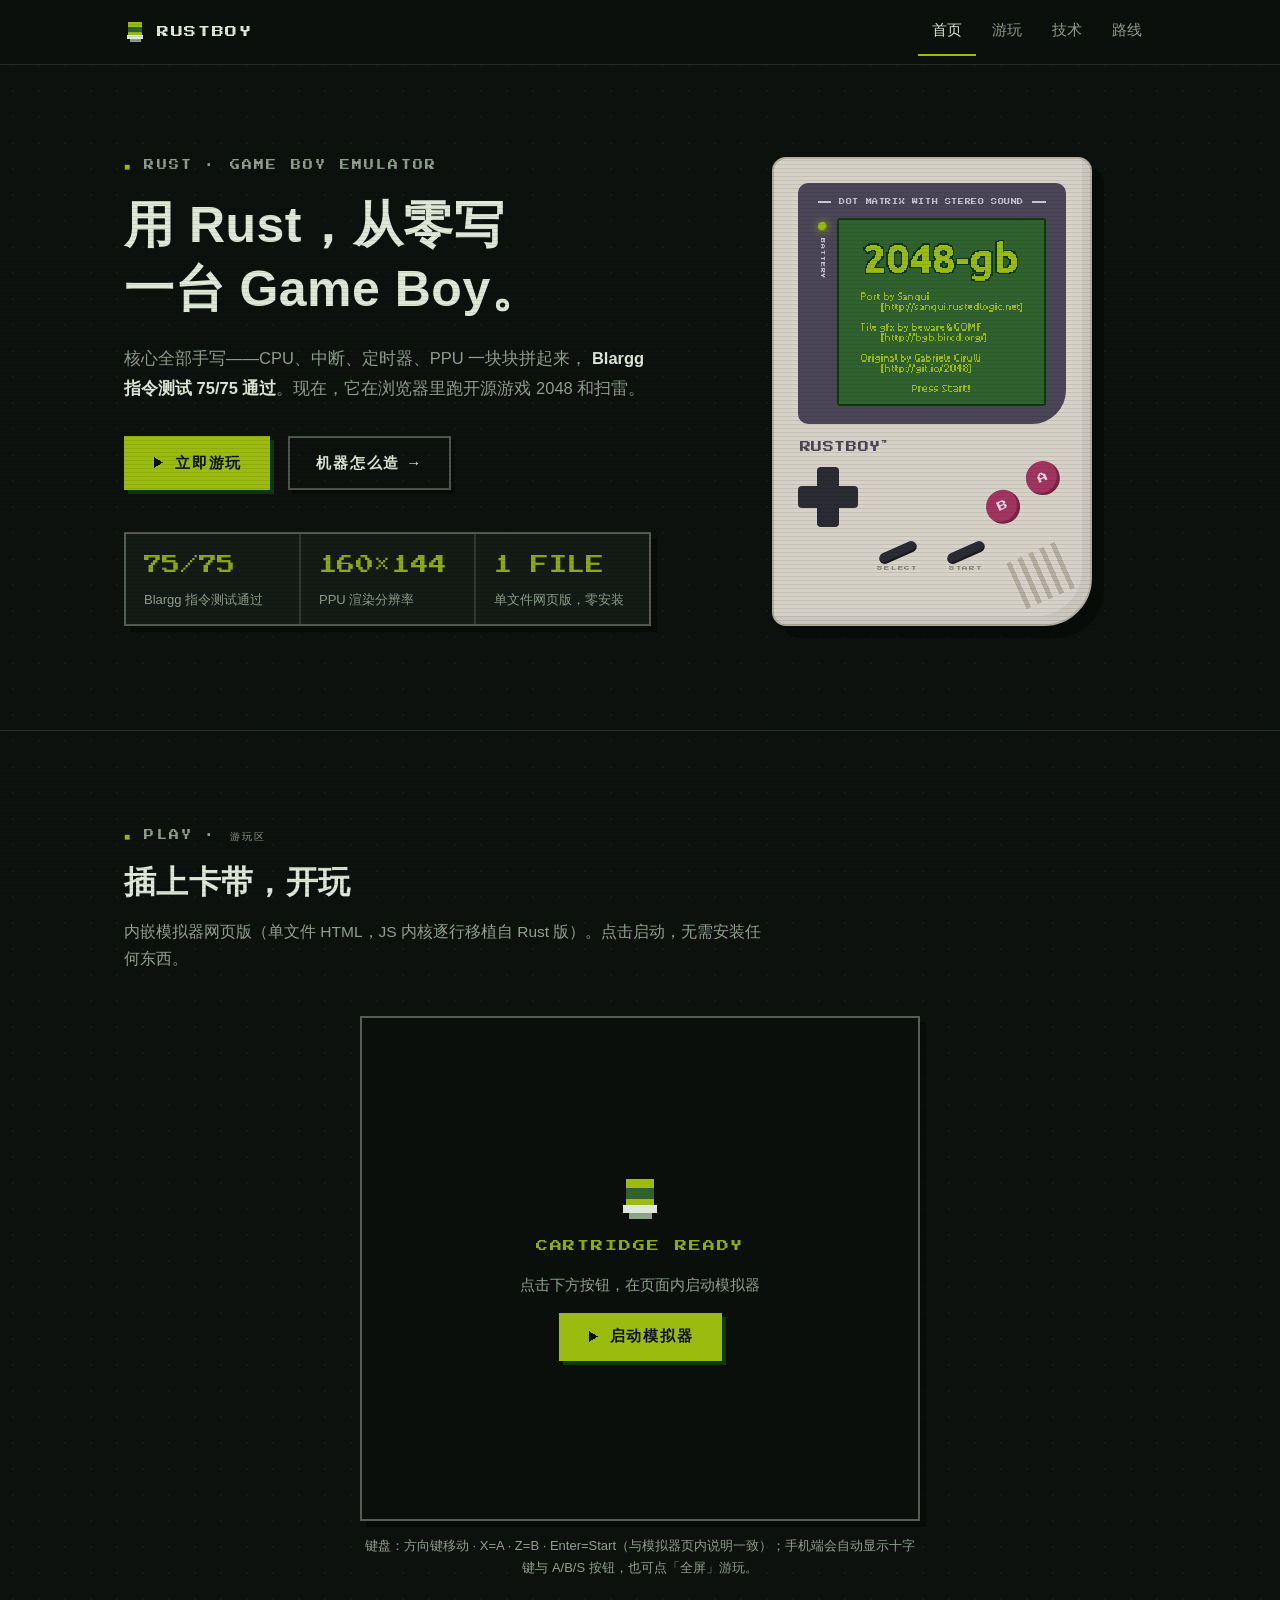
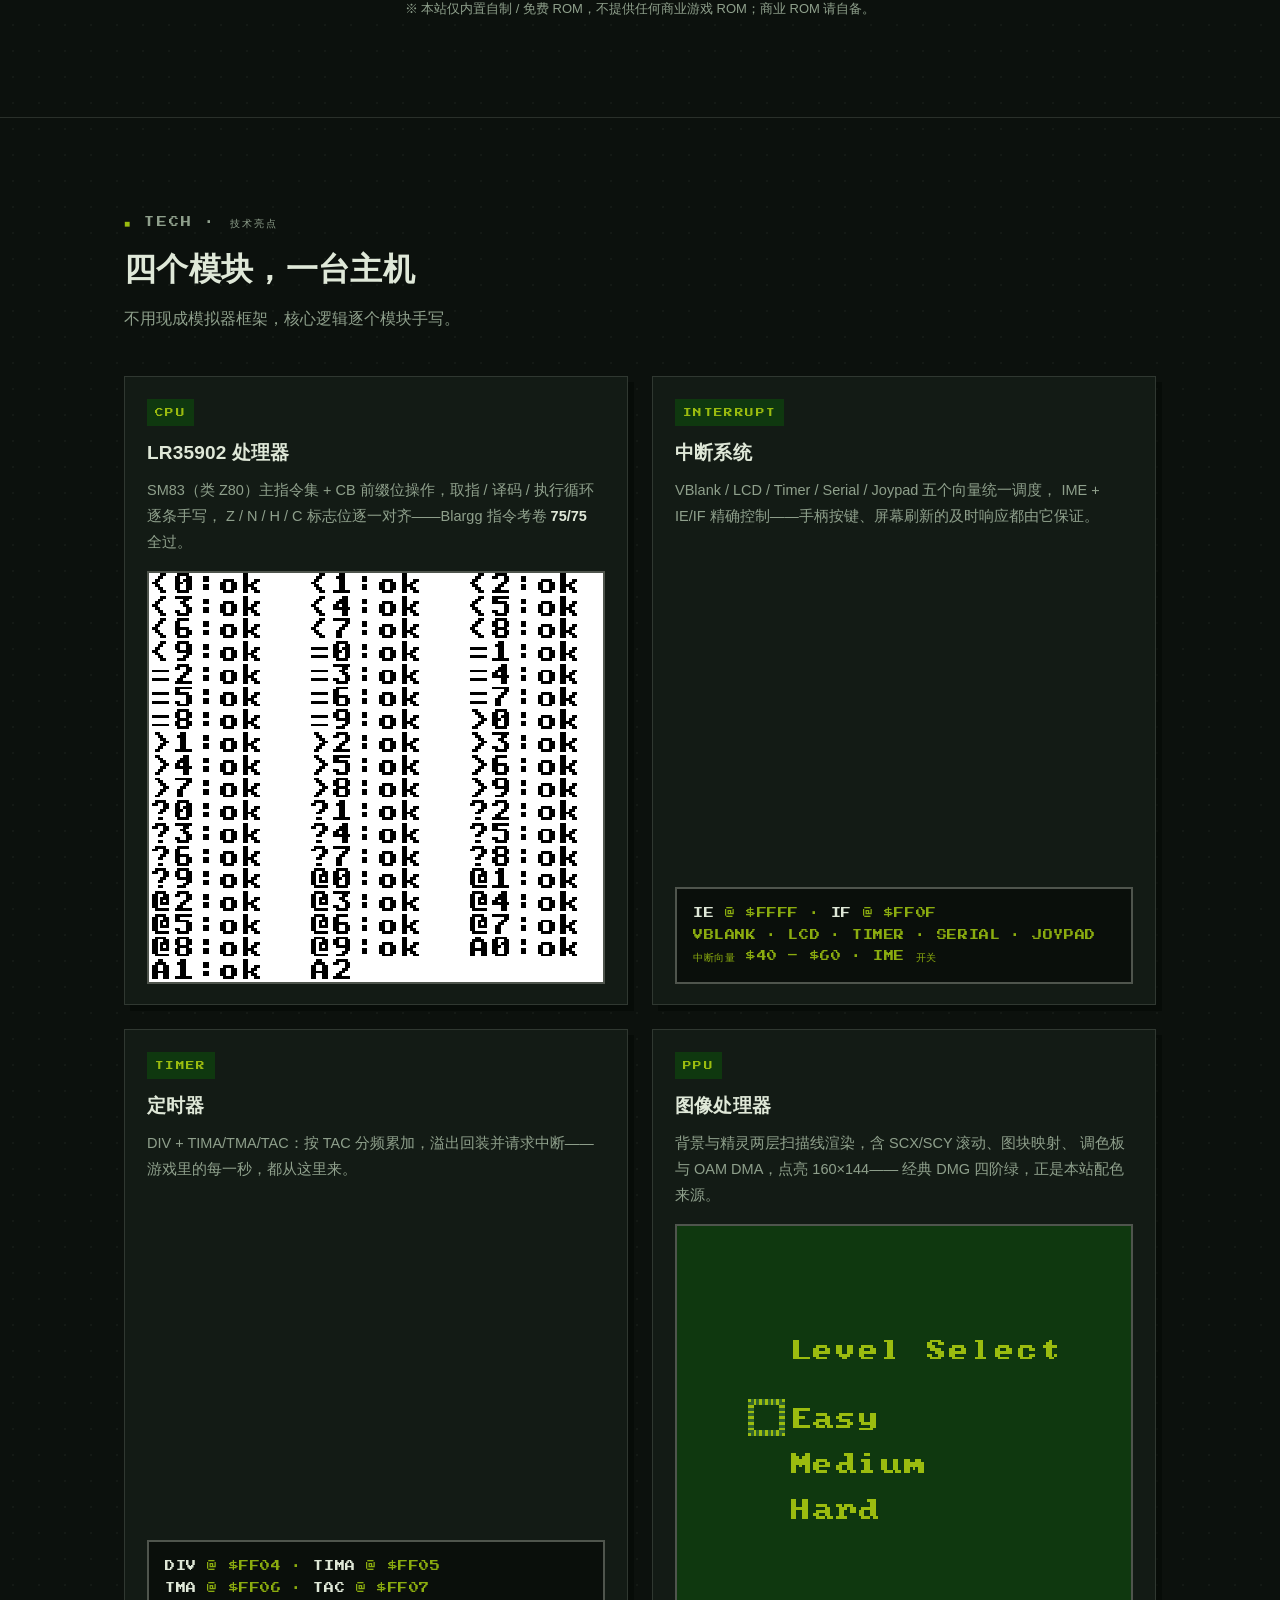
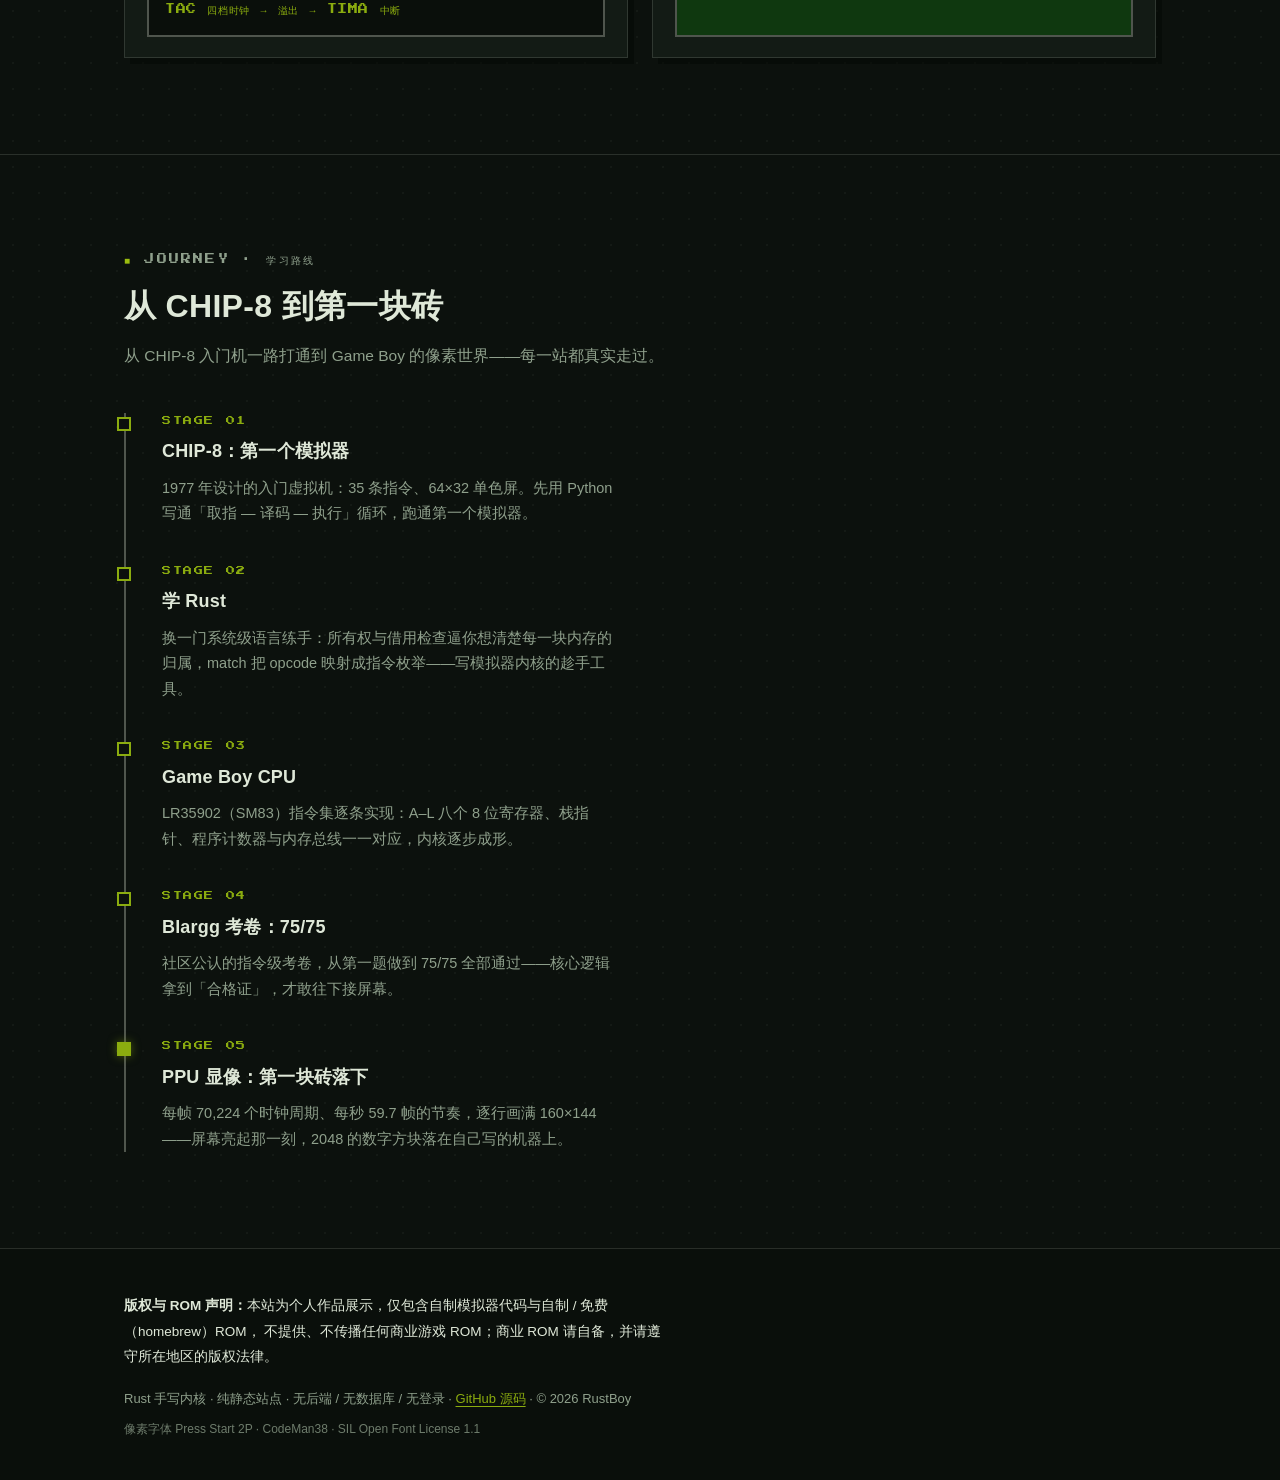
==== index.html @ f07ee849 "GameBoy模拟器：CPU全指令集+Blargg75/75+PPU显像+STAT中断，网页版可玩开源游戏2048与扫雷" ====
<!DOCTYPE html>
<html lang="zh-CN">
<head>
<meta charset="UTF-8">
<meta name="viewport" content="width=device-width, initial-scale=1.0">
<title>RustBoy · 用 Rust 从零写的 Game Boy 模拟器</title>
<meta name="description" content="用 Rust 从零实现的 Game Boy 模拟器：CPU、中断、定时器、PPU 全部手写，Blargg 指令测试 75/75 通过，打开网页就能玩 2048 和扫雷。">
<meta name="theme-color" content="#0c110d">
<meta name="color-scheme" content="dark">
<meta property="og:title" content="RustBoy · 用 Rust 从零写的 Game Boy 模拟器">
<meta property="og:description" content="CPU、中断、定时器、PPU 全部手写，Blargg 75/75 通过——浏览器里直接玩 2048 和扫雷。">
<meta property="og:type" content="website">
<link rel="icon" href="data:image/svg+xml,%3Csvg xmlns='http://www.w3.org/2000/svg' viewBox='0 0 16 16'%3E%3Crect x='3' y='1' width='10' height='9' fill='%239bbc0f'/%3E%3Crect x='3' y='4' width='10' height='4' fill='%23306230'/%3E%3Crect x='2' y='10' width='12' height='3' fill='%23dfe8d8'/%3E%3Crect x='4' y='13' width='8' height='2' fill='%238fa08c'/%3E%3C/svg%3E">
<script>document.documentElement.classList.add('js');</script>
<!--
  RustBoy · Game Boy 模拟器作品展示站（纯静态 · 无后端 · 无数据库 · 无登录）
  素材插槽：
    emulator/index.html      → 游玩区 iframe 加载的模拟器单文件网页版
    assets/img/screen2048.png     → 2048 运行截图（首页掌机屏幕）
    assets/img/screenminesweep.png → 扫雷运行截图（PPU 卡片）
    assets/img/exam.png      → Blargg 指令测试 75/75 截图（CPU 卡片）
  字体：Press Start 2P（CodeMan38，SIL Open Font License 1.1）以 data URI 内嵌，无外部请求。
  「RustBoy」为占位项目名，改站名请全局搜索替换 RustBoy / RUSTBOY。
-->
<style>
/* ============================================================
   1. 设计令牌 —— DMG 掌机色板 × 深色像素风
   ============================================================ */
:root{
  --bg:#0c110d;               /* 近黑带绿，非纯黑 */
  --bg-deep:#0a0f0b;
  --surface:#131b15;
  --surface-2:#18231b;
  --fg:#dfe8d8;               /* 米白偏绿，非纯白 */
  --muted:#8fa08c;
  --border:rgba(223,232,216,.14);
  --border-strong:rgba(223,232,216,.32);
  --accent:#9bbc0f;           /* DMG 最亮绿：只给关键动作 */
  --accent-press:#82a00c;
  --ink:#0c110d;
  --danger:#e0644f;
  --screen-0:#0f380f;         /* DMG 屏幕四阶绿 */
  --screen-1:#306230;
  --screen-2:#8bac0f;
  --screen-3:#9bbc0f;
  --font-pixel:'Press Start 2P',ui-monospace,Consolas,monospace;
  --font-body:-apple-system,BlinkMacSystemFont,'PingFang SC','Hiragino Sans GB','Microsoft YaHei','Segoe UI',sans-serif;
  --container:1080px;
  --header-h:64px;
  --shadow-hard:6px 6px 0 rgba(4,8,5,.55);
}

/* ============================================================
   2. 基础与重置
   ============================================================ */
@font-face{
  font-family:'Press Start 2P';
  src:url([data-uri]) format('woff2');
  font-weight:400;
  font-style:normal;
  font-display:swap;
}
*,*::before,*::after{box-sizing:border-box;}
html{scroll-behavior:smooth;scroll-padding-top:calc(var(--header-h) + 16px);}
body{
  margin:0;
  background:var(--bg);
  background-image:radial-gradient(rgba(223,232,216,.045) 1px,transparent 1px);
  background-size:26px 26px;
  color:var(--fg);
  font-family:var(--font-body);
  font-size:16px;
  line-height:1.75;
  -webkit-font-smoothing:antialiased;
}
/* CRT 扫描线：静态纹理，不参与动画 */
body::before{
  content:"";
  position:fixed;inset:0;z-index:2147483000;
  pointer-events:none;
  background:repeating-linear-gradient(to bottom,
    rgba(5,9,6,.20) 0 1px,transparent 1px 4px);
  opacity:.45;
}
img{max-width:100%;}
[hidden]{display:none !important;}
::selection{background:var(--screen-1);color:var(--fg);}
:focus-visible{outline:3px solid var(--accent);outline-offset:3px;}
h1,h2,h3{font-weight:700;letter-spacing:.01em;}
code{font-family:var(--font-pixel);letter-spacing:.04em;}

/* 跳转链接（无障碍） */
.skip-link{
  position:fixed;top:-60px;left:16px;z-index:2147483600;
  background:var(--accent);color:var(--ink);
  padding:10px 16px;font-size:14px;font-weight:700;text-decoration:none;
  transition:top .15s ease-out;
}
.skip-link:focus{top:12px;}

/* ============================================================
   3. 通用组件：容器 / 眉题 / 按钮 / 区块
   ============================================================ */
.container{width:100%;max-width:var(--container);margin:0 auto;padding:0 24px;}
.eyebrow{
  font-family:var(--font-pixel);
  font-size:10px;letter-spacing:.22em;
  color:var(--muted);margin:0 0 18px;
}
.eyebrow::before{content:"■ ";color:var(--accent);}
.section{padding:96px 0;border-top:1px solid var(--border);}
.section-head{max-width:640px;margin-bottom:44px;}
.section-head h2{font-size:clamp(24px,3.4vw,32px);margin:0 0 14px;line-height:1.3;}
.section-sub{color:var(--muted);margin:0;font-size:15.5px;}

/* 像素按钮：硬边框 + 硬投影，按下时“物理下沉” */
.btn{
  display:inline-flex;align-items:center;justify-content:center;gap:10px;
  font-family:var(--font-body);font-weight:700;font-size:15px;letter-spacing:.12em;
  text-decoration:none;cursor:pointer;
  border:2px solid transparent;min-height:48px;padding:12px 26px;
  transition:transform .08s ease-out,box-shadow .08s ease-out,background-color .08s ease-out;
}
.btn-primary{
  background:var(--accent);color:var(--ink);
  box-shadow:4px 4px 0 var(--screen-0);
}
.btn-primary:hover{background:#a8cc1c;}
.btn-primary:active{transform:translate(3px,3px);box-shadow:1px 1px 0 var(--screen-0);}
.btn-ghost{
  background:transparent;color:var(--fg);
  border-color:var(--border-strong);box-shadow:4px 4px 0 rgba(4,8,5,.5);
}
.btn-ghost:hover{background:var(--surface-2);}
.btn-ghost:active{transform:translate(3px,3px);box-shadow:1px 1px 0 rgba(4,8,5,.5);}
.btn[disabled]{opacity:.55;cursor:wait;transform:none !important;box-shadow:4px 4px 0 var(--screen-0) !important;}
.btn svg{flex:none;}

/* 小号工具按钮（游玩区工具条） */
.btn-mini{
  font-family:var(--font-body);font-weight:700;font-size:12.5px;letter-spacing:.1em;
  background:transparent;color:var(--muted);
  border:1px solid var(--border-strong);padding:8px 14px;min-height:36px;cursor:pointer;
}
.btn-mini:hover{color:var(--fg);background:var(--surface-2);}

/* 滚动显现：一次性，尊重系统减动效 */
.js .reveal{opacity:0;transform:translateY(16px);transition:opacity .35s ease-out,transform .35s ease-out;}
.js .reveal.in{opacity:1;transform:none;}

/* ============================================================
   4. 顶部导航
   ============================================================ */
.site-header{
  position:sticky;top:0;z-index:100;
  background:rgba(12,17,13,.9);
  backdrop-filter:blur(10px);-webkit-backdrop-filter:blur(10px);
  border-bottom:1px solid var(--border);
}
.nav{display:flex;align-items:center;justify-content:space-between;height:var(--header-h);}
.brand{
  display:inline-flex;align-items:center;gap:11px;text-decoration:none;
  font-family:var(--font-pixel);font-size:12px;letter-spacing:.14em;color:var(--fg);
}
.brand svg{display:block;}
.nav-links{display:flex;gap:2px;list-style:none;margin:0;padding:0;}
.nav-links a{
  display:inline-flex;align-items:center;
  padding:10px 14px;color:var(--muted);font-size:14.5px;text-decoration:none;
  border-bottom:2px solid transparent;
}
.nav-links a:hover{color:var(--fg);}
.nav-links a[aria-current]{color:var(--fg);border-bottom-color:var(--accent);}

/* ============================================================
   5. 首页 Hero
   ============================================================ */
.hero{padding:92px 0 104px;}
.hero-grid{display:grid;grid-template-columns:1.08fr .92fr;gap:56px;align-items:center;}
.hero-copy{min-width:0;}
.hero h1{font-size:clamp(30px,4.6vw,50px);line-height:1.28;margin:0 0 22px;}
.hero-sub{color:var(--muted);font-size:16.5px;line-height:1.85;max-width:36em;margin:0 0 6px;}
.hero-sub b{color:var(--fg);font-weight:700;}
.hero-cta{display:flex;flex-wrap:wrap;gap:18px;margin-top:32px;}
/* 成绩条：全部为真实数据 */
.hero-stats{
  display:flex;margin:42px 0 0;padding:0;
  border:2px solid var(--border-strong);background:var(--surface);
  box-shadow:var(--shadow-hard);
}
.hero-stats>div{flex:1;padding:16px 18px 14px;min-width:0;}
.hero-stats>div+div{border-left:2px solid var(--border);}
.hero-stats dt{
  font-family:var(--font-pixel);font-size:clamp(13px,1.8vw,18px);
  color:var(--screen-2);margin:0 0 9px;letter-spacing:.02em;white-space:nowrap;
}
.hero-stats dd{margin:0;font-size:13px;color:var(--muted);line-height:1.5;}

/* ============================================================
   6. 首页视觉：CSS 手绘 DMG 掌机（签名元素）
   ============================================================ */
.dmg{--shell:#d6d2c8;--shell-dark:#b3ae9f;--bezel:#4a4658;--bezel-line:#c9c5d6;
     --btn-dark:#2b2b33;--btn-ab:#a2355f;
     margin:0;display:flex;justify-content:center;}
.dmg-shell{
  width:min(320px,74vw);position:relative;
  background:var(--shell);
  border:2px solid var(--shell-dark);
  border-radius:14px 14px 48px 14px;      /* DMG 标志性的右下大圆角 */
  padding:24px 24px 50px;
  box-shadow:12px 12px 0 rgba(4,8,5,.5),inset -8px -8px 0 rgba(0,0,0,.05);
}
.dmg-bezel{
  background:var(--bezel);
  border-radius:10px 10px 34px 10px;
  padding:14px 20px 18px;
}
.dmg-bezel-top{display:flex;align-items:center;gap:8px;margin-bottom:10px;overflow:hidden;}
.dmg-bezel-top::before,.dmg-bezel-top::after{
  content:"";height:2px;background:var(--bezel-line);flex:1;min-width:6px;
}
.dmg-bezel-top span{
  font-family:var(--font-pixel);font-size:6px;letter-spacing:.1em;
  color:var(--bezel-line);white-space:nowrap;
}
.dmg-screenrow{display:flex;gap:10px;align-items:stretch;}
.dmg-battery{display:flex;flex-direction:column;align-items:center;gap:7px;padding-top:4px;}
.dmg-led{
  width:9px;height:9px;border-radius:50%;flex:none;
  background:var(--accent);
  box-shadow:0 0 8px rgba(155,188,15,.85),inset -1px -1px 0 rgba(0,0,0,.3);
}
.dmg-battery b{
  font-family:var(--font-pixel);font-weight:400;font-size:5px;letter-spacing:.18em;
  color:var(--bezel-line);writing-mode:vertical-rl;
}
.dmg-screen{
  flex:1;aspect-ratio:10/9;position:relative;overflow:hidden;
  background:#7da30d;border:2px solid var(--screen-0);border-radius:3px;
}
.dmg-screen img{
  position:absolute;inset:0;width:100%;height:100%;
  object-fit:cover;image-rendering:pixelated;
}
.dmg-hint{display:none;}
.dmg-screen.no-img img{display:none;}
.dmg-screen.no-img .dmg-hint{
  display:flex;flex-direction:column;align-items:center;justify-content:center;gap:10px;
  position:absolute;inset:0;text-align:center;
  font-family:var(--font-pixel);font-size:8px;line-height:2;letter-spacing:.12em;
  color:var(--screen-0);padding:8px;
}
.blink{animation:blink 1.1s steps(1) infinite;}
@keyframes blink{50%{opacity:0;}}
.dmg-logo{
  margin:14px 2px 10px;font-family:var(--font-pixel);
  font-size:11px;letter-spacing:.06em;color:var(--bezel);
}
.dmg-logo small{font-size:6px;vertical-align:top;}
.dmg-controls{display:flex;justify-content:space-between;align-items:center;margin-top:2px;}
.dmg-dpad{width:60px;height:60px;position:relative;flex:none;}
.dmg-dpad::before{
  content:"";position:absolute;left:0;top:19px;width:60px;height:22px;
  background:var(--btn-dark);border-radius:4px;
}
.dmg-dpad::after{
  content:"";position:absolute;left:19px;top:0;width:22px;height:60px;
  background:var(--btn-dark);border-radius:4px;
}
.dmg-dpad i{
  position:absolute;left:23px;top:23px;width:14px;height:14px;border-radius:50%;
  background:radial-gradient(circle at 40% 35%,#3d3d47,#1e1e25);
}
.dmg-ab{display:flex;gap:14px;align-items:center;transform:rotate(-24deg);}
.dmg-ab span{
  width:34px;height:34px;border-radius:50%;
  background:var(--btn-ab);color:#f2d9e4;
  font-family:var(--font-pixel);font-size:10px;
  display:flex;align-items:center;justify-content:center;
  box-shadow:inset -2px -3px 0 rgba(0,0,0,.28);
}
.dmg-ab .a{transform:translateY(-10px);}
.dmg-ss{display:flex;gap:28px;justify-content:center;margin-top:20px;}
.dmg-ss div{display:flex;flex-direction:column;align-items:center;gap:6px;}
.dmg-ss i{
  width:40px;height:11px;border-radius:6px;background:var(--btn-dark);
  box-shadow:inset 0 -2px 0 rgba(0,0,0,.4);transform:rotate(-24deg);
}
.dmg-ss b{
  font-family:var(--font-pixel);font-weight:400;font-size:5.5px;
  letter-spacing:.14em;color:#8b867c;
}
.dmg-speaker{
  position:absolute;right:20px;bottom:24px;width:56px;height:50px;
  transform:rotate(-24deg);
  background:repeating-linear-gradient(90deg,var(--shell-dark) 0 5px,transparent 5px 12px);
}

/* ============================================================
   7. 游玩区：点击启动 + 加载 / 错误 / 就绪三态
   ============================================================ */
.play-legal{
  max-width:560px;margin:18px auto 0;text-align:center;
  font-size:13px;color:var(--muted);
}
.screen-frame{
  max-width:560px;margin:0 auto;
  background:var(--surface);
  border:2px solid var(--border-strong);
  box-shadow:var(--shadow-hard);
}
.screen-stage{position:relative;aspect-ratio:10/9;background:var(--bg-deep);overflow:hidden;}
.screen-stage iframe{
  position:absolute;inset:0;width:100%;height:100%;border:0;background:#000;
}
.play-cover,.play-loading,.play-error{
  position:absolute;inset:0;display:flex;flex-direction:column;
  align-items:center;justify-content:center;gap:14px;
  text-align:center;padding:24px;
}
.play-cover p{margin:0;color:var(--muted);font-size:14.5px;}
.play-cover .cover-title{
  font-family:var(--font-pixel);font-size:12px;letter-spacing:.16em;
  color:var(--screen-2);margin:0 0 2px;
}
.play-loading .load-title{
  font-family:var(--font-pixel);font-size:12px;letter-spacing:.16em;
  color:var(--screen-2);margin:0;
}
.load-blocks{display:flex;gap:6px;}
.load-blocks i{
  width:13px;height:13px;background:var(--screen-2);
  animation:blockpulse .9s ease-in-out infinite;
}
.load-blocks i:nth-child(2){animation-delay:.15s;}
.load-blocks i:nth-child(3){animation-delay:.3s;}
.load-blocks i:nth-child(4){animation-delay:.45s;}
@keyframes blockpulse{0%,70%{opacity:.15;}80%,100%{opacity:1;}}
.load-slow{font-size:12.5px;color:var(--muted);margin:0;max-width:34ch;}
.play-error .err-title{
  font-family:var(--font-pixel);font-size:11px;letter-spacing:.14em;
  color:var(--danger);margin:0;
}
.play-error p{margin:0;color:var(--muted);font-size:14px;max-width:38ch;}
.play-error code{font-size:10px;color:var(--screen-2);}
.screen-toolbar{
  display:flex;gap:10px;justify-content:flex-end;
  padding:10px 12px;border-top:1px solid var(--border);
}
.play-note{max-width:560px;margin:14px auto 0;font-size:13px;color:var(--muted);text-align:center;}
.noscript-note{color:var(--danger);text-align:center;font-size:14px;margin:14px 0 0;}

/* ============================================================
   8. 技术亮点：四模块卡片
   ============================================================ */
.tech-grid{display:grid;grid-template-columns:repeat(2,1fr);gap:24px;}
.tech-card{
  background:var(--surface);border:1px solid var(--border);
  box-shadow:var(--shadow-hard);padding:22px 22px 20px;
  display:flex;flex-direction:column;min-width:0;
}
.tech-card .tag{
  align-self:flex-start;
  font-family:var(--font-pixel);font-size:8.5px;letter-spacing:.16em;
  background:var(--screen-0);color:var(--screen-3);
  padding:6px 8px;margin:0 0 14px;
}
.tech-card h3{font-size:19px;margin:0 0 10px;line-height:1.4;}
.tech-card p{margin:0;color:var(--muted);font-size:14.5px;line-height:1.8;}
.tech-card .card-bottom{margin-top:auto;padding-top:16px;min-width:0;}
/* 截图插槽：有图显示图，无图显示带文件名的占位框 */
.shot{margin:0;border:2px solid var(--border-strong);background:var(--bg-deep);}
.shot img{display:block;width:100%;image-rendering:pixelated;}
.shot .slot-hint{display:none;}
.shot.no-img{border-style:dashed;}
.shot.no-img img{display:none;}
.shot.no-img .slot-hint{
  display:flex;flex-direction:column;align-items:center;justify-content:center;gap:8px;
  min-height:110px;padding:16px;text-align:center;
  color:var(--muted);font-size:12.5px;
}
.slot-hint code{font-size:9px;color:var(--screen-2);}
/* 寄存器速览块（中断 / 定时器卡片） */
.reg{
  border:2px solid var(--border-strong);background:var(--bg-deep);
  font-family:var(--font-pixel);font-size:10px;line-height:2.15;letter-spacing:.06em;
  color:var(--screen-2);padding:14px 16px;overflow-x:auto;white-space:nowrap;
}
.reg b{color:var(--fg);font-weight:400;}

/* ============================================================
   9. 学习路线时间线
   ============================================================ */
.timeline{list-style:none;margin:0;padding:0;max-width:660px;}
.tl-item{position:relative;padding:0 0 36px 36px;border-left:2px solid var(--border-strong);}
.tl-item:last-child{padding-bottom:0;}
.tl-node{
  position:absolute;left:-9px;top:4px;width:14px;height:14px;
  background:var(--bg);border:2px solid var(--screen-2);
}
.tl-item.lit .tl-node{background:var(--screen-2);box-shadow:0 0 10px rgba(139,172,15,.5);}
.tl-tag{
  display:block;font-family:var(--font-pixel);font-size:9px;
  letter-spacing:.18em;color:var(--screen-2);margin:0 0 8px;
}
.tl-item h3{font-size:18px;margin:0 0 8px;}
.tl-item p{margin:0;color:var(--muted);font-size:14.5px;max-width:56ch;}

/* ============================================================
   10. 页脚
   ============================================================ */
.site-footer{border-top:1px solid var(--border);padding:44px 0 40px;background:var(--bg-deep);}
.legal{font-size:13.5px;line-height:1.9;margin:0 0 18px;max-width:72ch;}
.legal b{color:var(--fg);}
.colophon{font-size:13px;color:var(--muted);margin:0 0 8px;}
.colophon a{color:var(--screen-2);text-decoration:underline;text-underline-offset:3px;}
.colophon a:hover{color:var(--fg);}
.font-credit{font-size:12px;color:var(--muted);opacity:.75;margin:0;}

/* ============================================================
   11. 响应式
   ============================================================ */
@media (max-width:860px){
  .hero{padding:64px 0 80px;}
  .hero-grid{grid-template-columns:1fr;gap:52px;}
  .dmg-shell{width:min(300px,80vw);}
  .section{padding:72px 0;}
  .tech-grid{grid-template-columns:1fr;}
}
@media (max-width:560px){
  .container{padding:0 18px;}
  .screen-stage{aspect-ratio:auto;height:540px;}
  .hero-cta .btn{flex:1 1 auto;}
  .hero-stats{flex-direction:column;}
  .hero-stats>div+div{border-left:0;border-top:2px solid var(--border);}
  .nav-links a{padding:10px 9px;font-size:13.5px;}
  .dmg-bezel-top span{font-size:5px;letter-spacing:.06em;}
  .dmg-shell{padding:18px 18px 44px;}
  .section{padding:60px 0;}
}
@media (max-width:430px){
  .brand-name{display:none;}
}

/* ============================================================
   12. 减少动效 / 打印
   ============================================================ */
@media (prefers-reduced-motion:reduce){
  html{scroll-behavior:auto;}
  .js .reveal{opacity:1;transform:none;transition:none;}
  .blink{animation:none;}
  .load-blocks i{animation:none;opacity:1;}
  .btn,.btn-mini{transition:none;}
}
@media print{
  body::before{display:none;}
  .site-header,.hero-cta,.screen-toolbar{display:none;}
  body{background:#fff;color:#111;}
}
</style>
</head>
<body>

<a class="skip-link" href="#main">跳到主要内容</a>

<header class="site-header" data-od-id="header">
  <nav class="nav container" aria-label="主导航">
    <a class="brand" href="#home" aria-label="RustBoy 首页">
      <svg width="22" height="22" viewBox="0 0 16 16" aria-hidden="true" shape-rendering="crispEdges">
        <rect x="3" y="1" width="10" height="9" fill="#9bbc0f"/>
        <rect x="3" y="4" width="10" height="4" fill="#306230"/>
        <rect x="2" y="10" width="12" height="3" fill="#dfe8d8"/>
        <rect x="4" y="13" width="8" height="2" fill="#8fa08c"/>
      </svg>
      <span class="brand-name">RUSTBOY</span>
    </a>
    <ul class="nav-links">
      <li><a href="#home">首页</a></li>
      <li><a href="#play">游玩</a></li>
      <li><a href="#tech">技术</a></li>
      <li><a href="#path">路线</a></li>
    </ul>
  </nav>
</header>

<main id="main">

  <!-- ========== 首页 ========== -->
  <section id="home" class="hero" data-od-id="hero">
    <div class="container hero-grid">
      <div class="hero-copy">
        <p class="eyebrow reveal">RUST · GAME BOY EMULATOR</p>
        <h1 class="reveal">用 Rust，从零写<br>一台 Game Boy。</h1>
        <p class="hero-sub reveal">核心全部手写——CPU、中断、定时器、PPU 一块块拼起来，
          <b>Blargg 指令测试 75/75 通过</b>。现在，它在浏览器里跑开源游戏 2048 和扫雷。</p>
        <div class="hero-cta reveal">
          <a class="btn btn-primary" href="#play">
            <svg width="13" height="13" viewBox="0 0 12 12" aria-hidden="true" shape-rendering="crispEdges"><path d="M2 1 L10 6 L2 11 Z" fill="currentColor"/></svg>
            立即游玩
          </a>
          <a class="btn btn-ghost" href="#tech">机器怎么造 →</a>
        </div>
        <dl class="hero-stats reveal">
          <div><dt>75/75</dt><dd>Blargg 指令测试通过</dd></div>
          <div><dt>160×144</dt><dd>PPU 渲染分辨率</dd></div>
          <div><dt>1 FILE</dt><dd>单文件网页版，零安装</dd></div>
        </dl>
      </div>

      <figure class="dmg reveal" role="img" aria-label="用 CSS 绘制的灰色 Game Boy 掌机，屏幕位置预留给 2048 运行截图">
        <div class="dmg-shell">
          <div class="dmg-bezel">
            <div class="dmg-bezel-top"><span>DOT MATRIX WITH STEREO SOUND</span></div>
            <div class="dmg-screenrow">
              <div class="dmg-battery"><span class="dmg-led"></span><b>BATTERY</b></div>
              <div class="dmg-screen">
                <img src="assets/img/screen2048.png" alt="2048 运行画面" data-slot>
                <p class="dmg-hint">INSERT<br>CARTRIDGE<span class="blink">▮</span></p>
              </div>
            </div>
          </div>
          <p class="dmg-logo">RUSTBOY<small>™</small></p>
          <div class="dmg-controls">
            <div class="dmg-dpad" aria-hidden="true"><i></i></div>
            <div class="dmg-ab" aria-hidden="true"><span>B</span><span class="a">A</span></div>
          </div>
          <div class="dmg-ss" aria-hidden="true">
            <div><i></i><b>SELECT</b></div>
            <div><i></i><b>START</b></div>
          </div>
          <div class="dmg-speaker" aria-hidden="true"></div>
        </div>
      </figure>
    </div>
  </section>

  <!-- ========== 游玩区 ========== -->
  <section id="play" class="section" data-od-id="play">
    <div class="container">
      <header class="section-head reveal">
        <p class="eyebrow">PLAY · 游玩区</p>
        <h2>插上卡带，开玩</h2>
        <p class="section-sub">内嵌模拟器网页版（单文件 HTML，JS 内核逐行移植自 Rust 版）。点击启动，无需安装任何东西。</p>
      </header>

      <div class="screen-frame reveal" data-od-id="play-frame">
        <div class="screen-stage" id="playStage">
          <div class="play-cover" id="playCover">
            <svg width="46" height="46" viewBox="0 0 16 16" aria-hidden="true" shape-rendering="crispEdges">
              <rect x="3" y="1" width="10" height="9" fill="#9bbc0f"/>
              <rect x="3" y="4" width="10" height="4" fill="#306230"/>
              <rect x="2" y="10" width="12" height="3" fill="#dfe8d8"/>
              <rect x="4" y="13" width="8" height="2" fill="#8fa08c"/>
            </svg>
            <p class="cover-title">CARTRIDGE READY</p>
            <p>点击下方按钮，在页面内启动模拟器</p>
            <button class="btn btn-primary" id="btnStart" type="button">
              <svg width="13" height="13" viewBox="0 0 12 12" aria-hidden="true" shape-rendering="crispEdges"><path d="M2 1 L10 6 L2 11 Z" fill="currentColor"/></svg>
              启动模拟器
            </button>
          </div>

          <div class="play-loading" id="playLoading" hidden>
            <p class="load-title">NOW LOADING</p>
            <div class="load-blocks" aria-hidden="true"><i></i><i></i><i></i><i></i></div>
            <p class="load-slow" id="loadSlow" hidden>加载时间有点长——请确认 emulator/index.html 已经放好。</p>
          </div>

          <div class="play-error" id="playError" role="alert" hidden>
            <p class="err-title">CARTRIDGE NOT FOUND</p>
            <p>没有找到模拟器文件。请把单文件模拟器 HTML 放到
              <code>emulator/index.html</code>，然后点击重试。</p>
            <button class="btn btn-ghost" id="btnRetry" type="button">重试</button>
          </div>

          <noscript><p class="noscript-note">游玩区需要启用 JavaScript；其余内容不受影响。</p></noscript>
        </div>
        <div class="screen-toolbar" id="playToolbar" hidden>
          <button class="btn-mini" id="btnReload" type="button">重新加载</button>
          <button class="btn-mini" id="btnFull" type="button">全屏</button>
        </div>
      </div>

      <p class="play-note">键盘：方向键移动 · X=A · Z=B · Enter=Start（与模拟器页内说明一致）；手机端会自动显示十字键与 A/B/S 按钮，也可点「全屏」游玩。</p>
      <p class="play-legal">※ 本站仅内置自制 / 免费 ROM，不提供任何商业游戏 ROM；商业 ROM 请自备。</p>
    </div>
  </section>

  <!-- ========== 技术亮点 ========== -->
  <section id="tech" class="section" data-od-id="tech">
    <div class="container">
      <header class="section-head reveal">
        <p class="eyebrow">TECH · 技术亮点</p>
        <h2>四个模块，一台主机</h2>
        <p class="section-sub">不用现成模拟器框架，核心逻辑逐个模块手写。</p>
      </header>

      <div class="tech-grid">
        <article class="tech-card reveal" data-od-id="tech-cpu">
          <p class="tag">CPU</p>
          <h3>LR35902 处理器</h3>
          <p>SM83（类 Z80）主指令集 + CB 前缀位操作，取指 / 译码 / 执行循环逐条手写，
            Z / N / H / C 标志位逐一对齐——Blargg 指令考卷
            <b style="color:var(--fg)">75/75</b> 全过。</p>
          <div class="card-bottom">
            <figure class="shot">
              <img src="assets/img/exam.png" alt="Blargg 指令测试画面" loading="lazy" data-slot>
              <figcaption class="slot-hint">等待放入截图<code>assets/img/exam.png</code></figcaption>
            </figure>
          </div>
        </article>

        <article class="tech-card reveal" data-od-id="tech-interrupt">
          <p class="tag">INTERRUPT</p>
          <h3>中断系统</h3>
          <p>VBlank / LCD / Timer / Serial / Joypad 五个向量统一调度，
            IME + IE/IF 精确控制——手柄按键、屏幕刷新的及时响应都由它保证。</p>
          <div class="card-bottom">
            <div class="reg" aria-label="中断相关寄存器速览">
              <b>IE</b> @ $FFFF · <b>IF</b> @ $FF0F<br>
              VBLANK · LCD · TIMER · SERIAL · JOYPAD<br>
              中断向量 $40 – $60 · IME 开关
            </div>
          </div>
        </article>

        <article class="tech-card reveal" data-od-id="tech-timer">
          <p class="tag">TIMER</p>
          <h3>定时器</h3>
          <p>DIV + TIMA/TMA/TAC：按 TAC 分频累加，溢出回装并请求中断——
            游戏里的每一秒，都从这里来。</p>
          <div class="card-bottom">
            <div class="reg" aria-label="定时器相关寄存器速览">
              <b>DIV</b> @ $FF04 · <b>TIMA</b> @ $FF05<br>
              <b>TMA</b> @ $FF06 · <b>TAC</b> @ $FF07<br>
              TAC 四档时钟 → 溢出 → TIMA 中断
            </div>
          </div>
        </article>

        <article class="tech-card reveal" data-od-id="tech-ppu">
          <p class="tag">PPU</p>
          <h3>图像处理器</h3>
          <p>背景与精灵两层扫描线渲染，含 SCX/SCY 滚动、图块映射、
            调色板与 OAM DMA，点亮 160×144——
            经典 DMG 四阶绿，正是本站配色来源。</p>
          <div class="card-bottom">
            <figure class="shot">
              <img src="assets/img/screenminesweep.png" alt="PPU 渲染的扫雷画面" loading="lazy" data-slot>
              <figcaption class="slot-hint">等待放入截图<code>assets/img/screenminesweep.png</code></figcaption>
            </figure>
          </div>
        </article>
      </div>
    </div>
  </section>

  <!-- ========== 学习路线 ========== -->
  <section id="path" class="section" data-od-id="path">
    <div class="container">
      <header class="section-head reveal">
        <p class="eyebrow">JOURNEY · 学习路线</p>
        <h2>从 CHIP-8 到第一块砖</h2>
        <p class="section-sub">从 CHIP-8 入门机一路打通到 Game Boy 的像素世界——每一站都真实走过。</p>
      </header>

      <ol class="timeline">
        <li class="tl-item reveal">
          <span class="tl-node" aria-hidden="true"></span>
          <span class="tl-tag">STAGE 01</span>
          <h3>CHIP-8：第一个模拟器</h3>
          <p>1977 年设计的入门虚拟机：35 条指令、64×32 单色屏。先用 Python 写通「取指 — 译码 — 执行」循环，跑通第一个模拟器。</p>
        </li>
        <li class="tl-item reveal">
          <span class="tl-node" aria-hidden="true"></span>
          <span class="tl-tag">STAGE 02</span>
          <h3>学 Rust</h3>
          <p>换一门系统级语言练手：所有权与借用检查逼你想清楚每一块内存的归属，match 把 opcode 映射成指令枚举——写模拟器内核的趁手工具。</p>
        </li>
        <li class="tl-item reveal">
          <span class="tl-node" aria-hidden="true"></span>
          <span class="tl-tag">STAGE 03</span>
          <h3>Game Boy CPU</h3>
          <p>LR35902（SM83）指令集逐条实现：A–L 八个 8 位寄存器、栈指针、程序计数器与内存总线一一对应，内核逐步成形。</p>
        </li>
        <li class="tl-item reveal">
          <span class="tl-node" aria-hidden="true"></span>
          <span class="tl-tag">STAGE 04</span>
          <h3>Blargg 考卷：75/75</h3>
          <p>社区公认的指令级考卷，从第一题做到 75/75 全部通过——核心逻辑拿到「合格证」，才敢往下接屏幕。</p>
        </li>
        <li class="tl-item lit reveal">
          <span class="tl-node" aria-hidden="true"></span>
          <span class="tl-tag">STAGE 05</span>
          <h3>PPU 显像：第一块砖落下</h3>
          <p>每帧 70,224 个时钟周期、每秒 59.7 帧的节奏，逐行画满 160×144——屏幕亮起那一刻，2048 的数字方块落在自己写的机器上。</p>
        </li>
      </ol>
    </div>
  </section>
</main>

<footer class="site-footer" data-od-id="footer">
  <div class="container">
    <p class="legal"><b>版权与 ROM 声明：</b>本站为个人作品展示，仅包含自制模拟器代码与自制 / 免费（homebrew）ROM，
      不提供、不传播任何商业游戏 ROM；商业 ROM 请自备，并请遵守所在地区的版权法律。</p>
    <p class="colophon">Rust 手写内核 · 纯静态站点 · 无后端 / 无数据库 / 无登录 · <a href="https://github.com/Leehomn/gb-emu" target="_blank" rel="noopener">GitHub 源码</a> · © <span id="year">2026</span> RustBoy</p>
    <p class="font-credit">像素字体 Press Start 2P · CodeMan38 · SIL Open Font License 1.1</p>
  </div>
</footer>

<script>
(function () {
  'use strict';
  var $ = function (sel, ctx) { return (ctx || document).querySelector(sel); };
  var $$ = function (sel, ctx) { return Array.prototype.slice.call((ctx || document).querySelectorAll(sel)); };
  var reduceMotion = window.matchMedia('(prefers-reduced-motion: reduce)').matches;

  /* ---------- 页脚年份 ---------- */
  var yearEl = $('#year');
  if (yearEl) { yearEl.textContent = String(new Date().getFullYear()); }

  /* ---------- 截图插槽：加载失败 → 显示带文件名的占位框 ---------- */
  $$('img[data-slot]').forEach(function (img) {
    img.addEventListener('error', function () {
      var box = img.closest('.shot') || img.closest('.dmg-screen');
      if (box) { box.classList.add('no-img'); }
      img.alt = img.alt; // 保留原 alt，占位态由 CSS 呈现
    });
  });

  /* ---------- 滚动显现（一次性） ---------- */
  var revealEls = $$('.reveal');
  if (!reduceMotion && 'IntersectionObserver' in window) {
    var io = new IntersectionObserver(function (entries) {
      entries.forEach(function (entry) {
        if (entry.isIntersecting) {
          entry.target.classList.add('in');
          io.unobserve(entry.target);
        }
      });
    }, { threshold: 0.12 });
    revealEls.forEach(function (el) { io.observe(el); });
  } else {
    revealEls.forEach(function (el) { el.classList.add('in'); });
  }

  /* ---------- 导航高亮：当前区块 ---------- */
  var navLinks = $$('.nav-links a');
  var sections = navLinks.map(function (a) { return $(a.getAttribute('href')); }).filter(Boolean);
  if ('IntersectionObserver' in window && sections.length) {
    var spy = new IntersectionObserver(function (entries) {
      entries.forEach(function (entry) {
        if (!entry.isIntersecting) { return; }
        navLinks.forEach(function (a) {
          if (a.getAttribute('href') === '#' + entry.target.id) {
            a.setAttribute('aria-current', 'true');
          } else {
            a.removeAttribute('aria-current');
          }
        });
      });
    }, { rootMargin: '-45% 0px -50% 0px' });
    sections.forEach(function (s) { spy.observe(s); });
  }

  /* ---------- 游玩区：启动 / 加载 / 错误三态 ---------- */
  var EMU_PATH = 'emulator/index.html';
  var stage = $('#playStage');
  var cover = $('#playCover');
  var loading = $('#playLoading');
  var loadSlow = $('#loadSlow');
  var errorBox = $('#playError');
  var toolbar = $('#playToolbar');
  var btnStart = $('#btnStart');
  var btnRetry = $('#btnRetry');
  var btnReload = $('#btnReload');
  var btnFull = $('#btnFull');
  var frame = null;
  var slowTimer = null;

  if (!stage) { return; }

  function show(el, on) { el.hidden = !on; }

  function clearSlow() {
    if (slowTimer) { window.clearTimeout(slowTimer); slowTimer = null; }
    show(loadSlow, false);
  }

  function fail() {
    clearSlow();
    show(loading, false);
    show(cover, false);
    show(toolbar, false);
    if (frame) { frame.remove(); frame = null; }
    if (btnStart) { btnStart.disabled = false; }
    show(errorBox, true); /* role=alert 自动播报 */
  }

  function mount() {
    show(loading, true);
    show(errorBox, false);
    if (btnStart) { btnStart.disabled = true; }
    slowTimer = window.setTimeout(function () { show(loadSlow, true); }, 15000);

    frame = document.createElement('iframe');
    frame.src = EMU_PATH;
    frame.title = 'GameBoy 模拟器 · 2048 / 扫雷（网页版）';
    frame.addEventListener('load', function () {
      clearSlow();
      show(loading, false);
      show(cover, false);
      show(toolbar, true);
      try { frame.focus(); } catch (e) { /* 跨域焦点失败可忽略 */ }
    });
    frame.addEventListener('error', fail);
    stage.appendChild(frame);
  }

  function start() {
    show(errorBox, false);
    show(cover, false);
    if (location.protocol === 'http:' || location.protocol === 'https:') {
      /* 部署环境：先探测文件是否存在，给出精确错误提示 */
      show(loading, true);
      fetch(EMU_PATH, { method: 'HEAD' }).then(function (res) {
        if (res.ok) { mount(); } else { fail(); }
      }).catch(function () { mount(); }); /* 探测失败仍尝试挂载，由 iframe 自身呈现 */
    } else {
      /* 本地 file:// 协议无法探测，直接挂载 */
      mount();
    }
  }

  if (btnStart) { btnStart.addEventListener('click', start); }
  if (btnRetry) { btnRetry.addEventListener('click', start); }
  if (btnReload) {
    btnReload.addEventListener('click', function () {
      if (frame) {
        clearSlow();
        show(loading, true);
        slowTimer = window.setTimeout(function () { show(loadSlow, true); }, 15000);
        frame.src = EMU_PATH;
        try { frame.focus(); } catch (e) {}
      }
    });
  }
  if (btnFull) {
    if (!document.fullscreenEnabled) {
      btnFull.hidden = true;
    } else {
      btnFull.addEventListener('click', function () {
        var box = $('.screen-frame');
        if (document.fullscreenElement) {
          document.exitFullscreen();
        } else if (box.requestFullscreen) {
          box.requestFullscreen();
        }
      });
    }
  }
})();
</script>
</body>
</html>
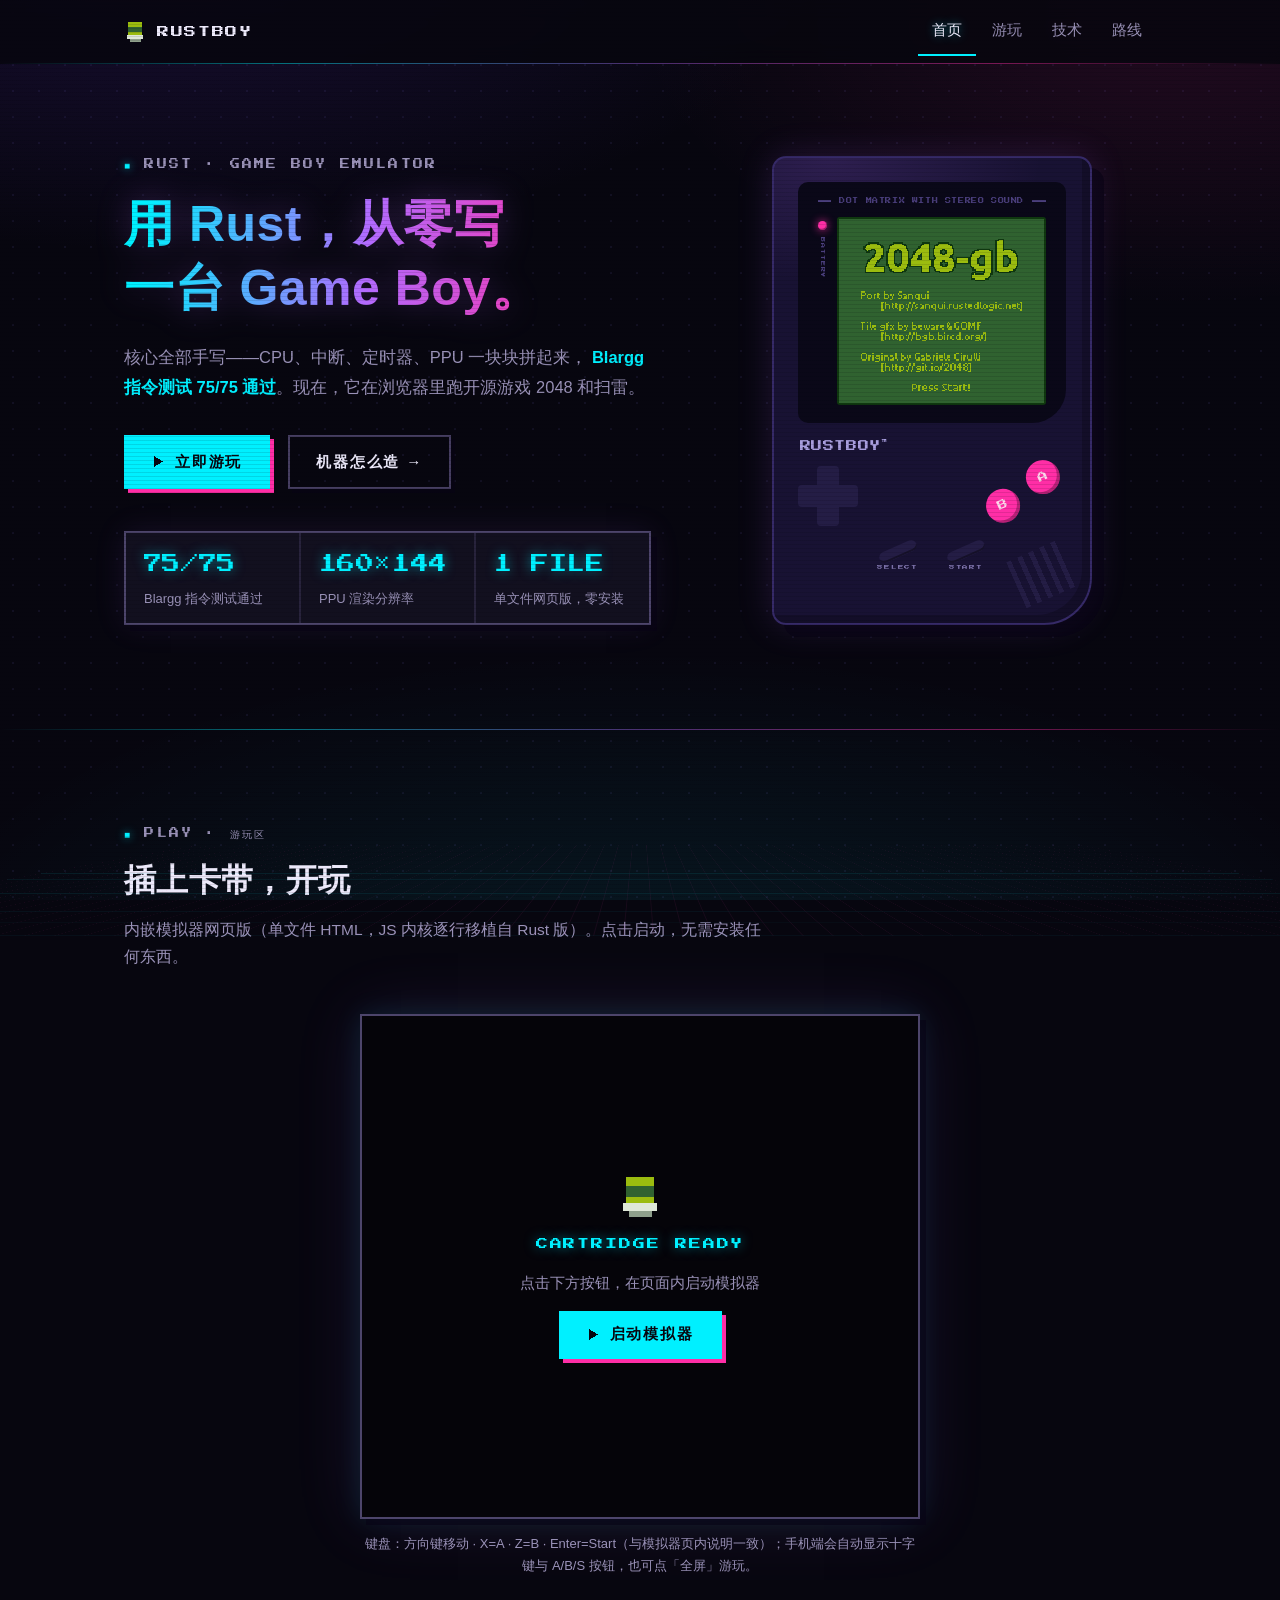
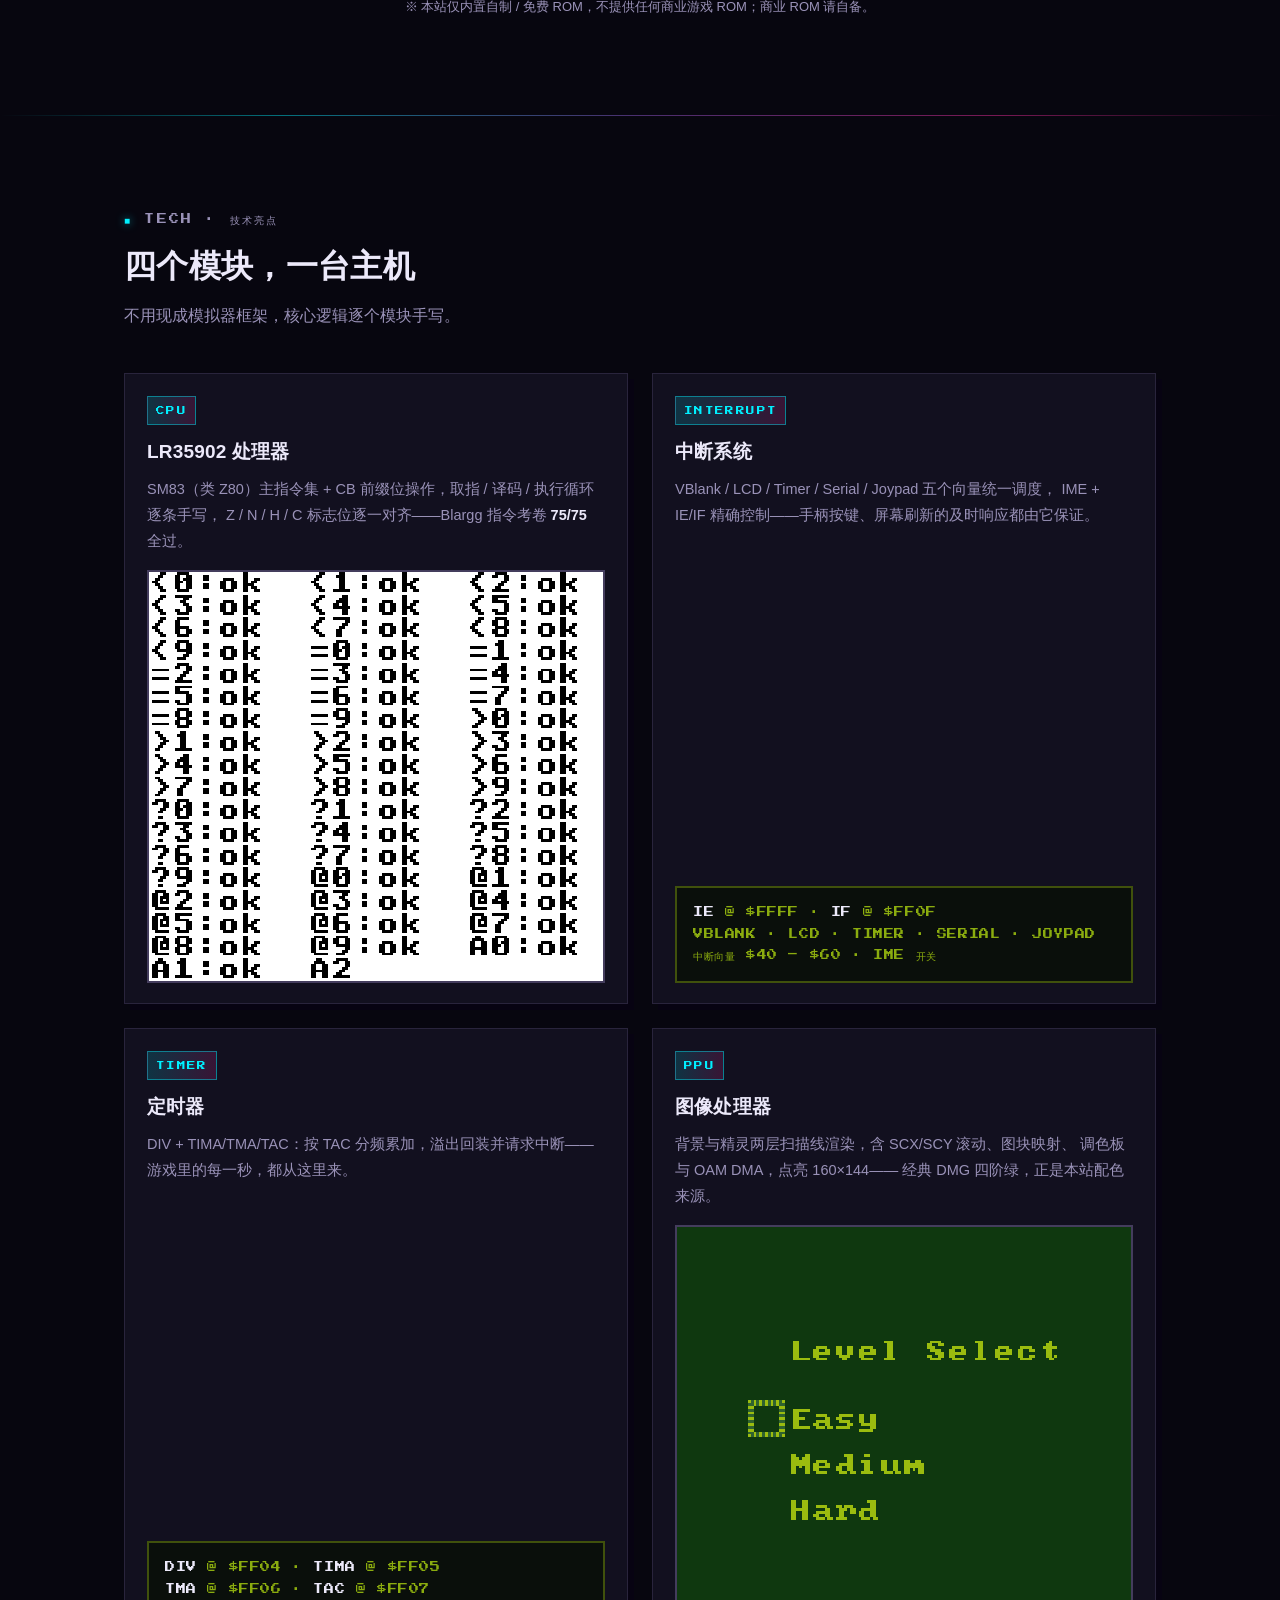
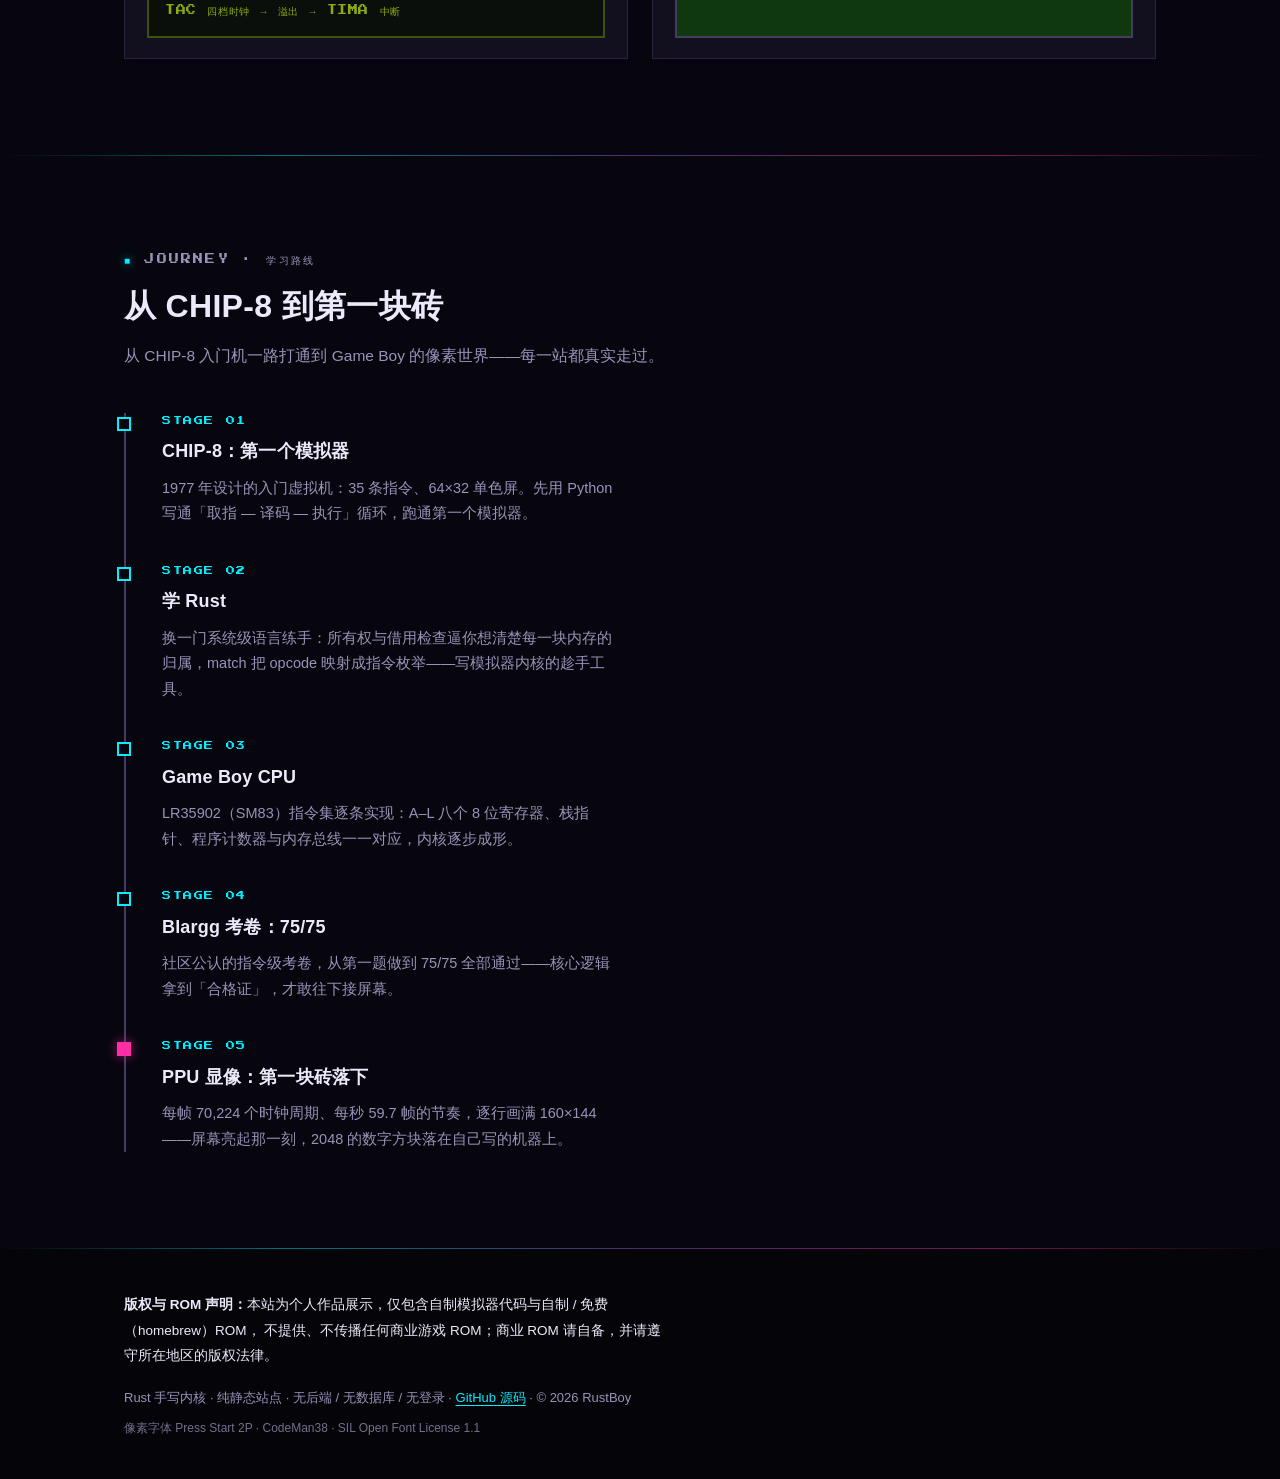
==== commit 804f4190: "赛博朋克视觉改造：暗底霓虹配色+光效，内核与游戏ROM零改动 - 三份 index.html 同步改造（展示站/部署页/本地页） - 视觉层：霓虹青#00f0ff+紫+粉#ff3d81，暗底径向渐变光" ====
--- a/index.html
+++ b/index.html
@@ -5,7 +5,7 @@
 <meta name="viewport" content="width=device-width, initial-scale=1.0">
 <title>RustBoy · 用 Rust 从零写的 Game Boy 模拟器</title>
 <meta name="description" content="用 Rust 从零实现的 Game Boy 模拟器：CPU、中断、定时器、PPU 全部手写，Blargg 指令测试 75/75 通过，打开网页就能玩 2048 和扫雷。">
-<meta name="theme-color" content="#0c110d">
+<meta name="theme-color" content="#07060f">
 <meta name="color-scheme" content="dark">
 <meta property="og:title" content="RustBoy · 用 Rust 从零写的 Game Boy 模拟器">
 <meta property="og:description" content="CPU、中断、定时器、PPU 全部手写，Blargg 75/75 通过——浏览器里直接玩 2048 和扫雷。">
@@ -24,22 +24,24 @@
 -->
 <style>
 /* ============================================================
-   1. 设计令牌 —— DMG 掌机色板 × 深色像素风
+   1. 设计令牌 —— 霓虹夜城色板 × DMG 屏幕绿（绿色只保留给屏幕区）
    ============================================================ */
 :root{
-  --bg:#0c110d;               /* 近黑带绿，非纯黑 */
-  --bg-deep:#0a0f0b;
-  --surface:#131b15;
-  --surface-2:#18231b;
-  --fg:#dfe8d8;               /* 米白偏绿，非纯白 */
-  --muted:#8fa08c;
-  --border:rgba(223,232,216,.14);
-  --border-strong:rgba(223,232,216,.32);
-  --accent:#9bbc0f;           /* DMG 最亮绿：只给关键动作 */
-  --accent-press:#82a00c;
-  --ink:#0c110d;
-  --danger:#e0644f;
-  --screen-0:#0f380f;         /* DMG 屏幕四阶绿 */
+  --bg:#07060f;               /* 紫黑夜幕，非纯黑 */
+  --bg-deep:#050409;
+  --surface:#12101f;          /* 暗紫玻璃面板 */
+  --surface-2:#1a1630;
+  --fg:#ece9fa;               /* 近白偏紫，非纯白 */
+  --muted:#9a92b8;
+  --border:rgba(190,170,255,.13);
+  --border-strong:rgba(190,170,255,.34);
+  --accent:#00f0ff;           /* 霓虹青：只给关键动作 */
+  --accent-press:#53f5ff;
+  --neon-mag:#ff2ea6;         /* 霓虹粉 */
+  --neon-vio:#b26bff;         /* 霓虹紫 */
+  --ink:#07060f;
+  --danger:#ff3d81;
+  --screen-0:#0f380f;         /* DMG 屏幕四阶绿：仅屏幕/终端/截图区使用 */
   --screen-1:#306230;
   --screen-2:#8bac0f;
   --screen-3:#9bbc0f;
@@ -47,7 +49,8 @@
   --font-body:-apple-system,BlinkMacSystemFont,'PingFang SC','Hiragino Sans GB','Microsoft YaHei','Segoe UI',sans-serif;
   --container:1080px;
   --header-h:64px;
-  --shadow-hard:6px 6px 0 rgba(4,8,5,.55);
+  --shadow-hard:6px 6px 0 rgba(8,3,20,.6);
+  --hairline-neon:linear-gradient(90deg,transparent,rgba(0,240,255,.45) 22%,rgba(178,107,255,.4) 50%,rgba(255,46,166,.45) 78%,transparent);
 }
 
 /* ============================================================
@@ -64,9 +67,14 @@
 html{scroll-behavior:smooth;scroll-padding-top:calc(var(--header-h) + 16px);}
 body{
   margin:0;
-  background:var(--bg);
-  background-image:radial-gradient(rgba(223,232,216,.045) 1px,transparent 1px);
-  background-size:26px 26px;
+  background-color:var(--bg);
+  background-image:
+    radial-gradient(1100px 520px at 12% -8%, rgba(84,44,178,.24), transparent 62%),
+    radial-gradient(900px 480px at 92% 2%, rgba(255,46,166,.11), transparent 60%),
+    radial-gradient(1200px 560px at 50% 112%, rgba(0,240,255,.09), transparent 64%),
+    radial-gradient(rgba(150,130,255,.08) 1px,transparent 1px);
+  background-size:auto,auto,auto,26px 26px;
+  background-attachment:fixed;
   color:var(--fg);
   font-family:var(--font-body);
   font-size:16px;
@@ -79,12 +87,24 @@
   position:fixed;inset:0;z-index:2147483000;
   pointer-events:none;
   background:repeating-linear-gradient(to bottom,
-    rgba(5,9,6,.20) 0 1px,transparent 1px 4px);
-  opacity:.45;
+    rgba(6,3,16,.22) 0 1px,transparent 1px 4px);
+  opacity:.5;
+}
+/* 合成波网格地平线：纯装饰，固定不滚动 */
+body::after{
+  content:"";
+  position:fixed;left:-24%;right:-24%;bottom:-4vh;height:46vh;z-index:2147482900;
+  pointer-events:none;
+  background:
+    repeating-linear-gradient(to top,rgba(0,240,255,.65) 0 1px,transparent 1px 30px),
+    repeating-linear-gradient(to right,rgba(255,46,166,.5) 0 1px,transparent 1px 30px);
+  transform:perspective(320px) rotateX(62deg);
+  transform-origin:50% 100%;
+  opacity:.13;
 }
 img{max-width:100%;}
 [hidden]{display:none !important;}
-::selection{background:var(--screen-1);color:var(--fg);}
+::selection{background:rgba(255,46,166,.42);color:#fff;}
 :focus-visible{outline:3px solid var(--accent);outline-offset:3px;}
 h1,h2,h3{font-weight:700;letter-spacing:.01em;}
 code{font-family:var(--font-pixel);letter-spacing:.04em;}
@@ -107,8 +127,8 @@
   font-size:10px;letter-spacing:.22em;
   color:var(--muted);margin:0 0 18px;
 }
-.eyebrow::before{content:"■ ";color:var(--accent);}
-.section{padding:96px 0;border-top:1px solid var(--border);}
+.eyebrow::before{content:"■ ";color:var(--accent);text-shadow:0 0 8px rgba(0,240,255,.6);}
+.section{padding:96px 0;background:var(--hairline-neon) top/100% 1px no-repeat;}
 .section-head{max-width:640px;margin-bottom:44px;}
 .section-head h2{font-size:clamp(24px,3.4vw,32px);margin:0 0 14px;line-height:1.3;}
 .section-sub{color:var(--muted);margin:0;font-size:15.5px;}
@@ -123,17 +143,17 @@
 }
 .btn-primary{
   background:var(--accent);color:var(--ink);
-  box-shadow:4px 4px 0 var(--screen-0);
-}
-.btn-primary:hover{background:#a8cc1c;}
-.btn-primary:active{transform:translate(3px,3px);box-shadow:1px 1px 0 var(--screen-0);}
+  box-shadow:4px 4px 0 var(--neon-mag);
+}
+.btn-primary:hover{background:var(--accent-press);box-shadow:4px 4px 0 var(--neon-mag),0 0 22px rgba(0,240,255,.4);}
+.btn-primary:active{transform:translate(3px,3px);box-shadow:1px 1px 0 var(--neon-mag);}
 .btn-ghost{
   background:transparent;color:var(--fg);
-  border-color:var(--border-strong);box-shadow:4px 4px 0 rgba(4,8,5,.5);
-}
-.btn-ghost:hover{background:var(--surface-2);}
-.btn-ghost:active{transform:translate(3px,3px);box-shadow:1px 1px 0 rgba(4,8,5,.5);}
-.btn[disabled]{opacity:.55;cursor:wait;transform:none !important;box-shadow:4px 4px 0 var(--screen-0) !important;}
+  border-color:var(--border-strong);box-shadow:4px 4px 0 rgba(8,3,20,.55);
+}
+.btn-ghost:hover{background:var(--surface-2);border-color:rgba(178,107,255,.55);}
+.btn-ghost:active{transform:translate(3px,3px);box-shadow:1px 1px 0 rgba(8,3,20,.55);}
+.btn[disabled]{opacity:.55;cursor:wait;transform:none !important;box-shadow:4px 4px 0 var(--neon-mag) !important;}
 .btn svg{flex:none;}
 
 /* 小号工具按钮（游玩区工具条） */
@@ -142,7 +162,7 @@
   background:transparent;color:var(--muted);
   border:1px solid var(--border-strong);padding:8px 14px;min-height:36px;cursor:pointer;
 }
-.btn-mini:hover{color:var(--fg);background:var(--surface-2);}
+.btn-mini:hover{color:var(--accent);background:var(--surface-2);border-color:rgba(0,240,255,.5);}
 
 /* 滚动显现：一次性，尊重系统减动效 */
 .js .reveal{opacity:0;transform:translateY(16px);transition:opacity .35s ease-out,transform .35s ease-out;}
@@ -153,9 +173,10 @@
    ============================================================ */
 .site-header{
   position:sticky;top:0;z-index:100;
-  background:rgba(12,17,13,.9);
+  background-color:rgba(7,6,15,.86);
+  background-image:var(--hairline-neon);
+  background-repeat:no-repeat;background-position:bottom;background-size:100% 1px;
   backdrop-filter:blur(10px);-webkit-backdrop-filter:blur(10px);
-  border-bottom:1px solid var(--border);
 }
 .nav{display:flex;align-items:center;justify-content:space-between;height:var(--header-h);}
 .brand{
@@ -169,8 +190,8 @@
   padding:10px 14px;color:var(--muted);font-size:14.5px;text-decoration:none;
   border-bottom:2px solid transparent;
 }
-.nav-links a:hover{color:var(--fg);}
-.nav-links a[aria-current]{color:var(--fg);border-bottom-color:var(--accent);}
+.nav-links a:hover{color:var(--accent);}
+.nav-links a[aria-current]{color:var(--fg);border-bottom-color:var(--accent);text-shadow:0 0 10px rgba(0,240,255,.45);}
 
 /* ============================================================
    5. 首页 Hero
@@ -179,36 +200,48 @@
 .hero-grid{display:grid;grid-template-columns:1.08fr .92fr;gap:56px;align-items:center;}
 .hero-copy{min-width:0;}
 .hero h1{font-size:clamp(30px,4.6vw,50px);line-height:1.28;margin:0 0 22px;}
+@supports ((-webkit-background-clip:text) or (background-clip:text)){
+  .hero h1{
+    background:linear-gradient(96deg,var(--accent) 4%,var(--neon-vio) 46%,var(--neon-mag) 88%);
+    -webkit-background-clip:text;background-clip:text;
+    color:transparent;
+    filter:drop-shadow(0 0 16px rgba(178,107,255,.3));
+  }
+}
 .hero-sub{color:var(--muted);font-size:16.5px;line-height:1.85;max-width:36em;margin:0 0 6px;}
-.hero-sub b{color:var(--fg);font-weight:700;}
+.hero-sub b{color:var(--accent);font-weight:700;}
 .hero-cta{display:flex;flex-wrap:wrap;gap:18px;margin-top:32px;}
 /* 成绩条：全部为真实数据 */
 .hero-stats{
   display:flex;margin:42px 0 0;padding:0;
   border:2px solid var(--border-strong);background:var(--surface);
-  box-shadow:var(--shadow-hard);
+  box-shadow:var(--shadow-hard),0 0 30px rgba(178,107,255,.1);
 }
 .hero-stats>div{flex:1;padding:16px 18px 14px;min-width:0;}
 .hero-stats>div+div{border-left:2px solid var(--border);}
 .hero-stats dt{
   font-family:var(--font-pixel);font-size:clamp(13px,1.8vw,18px);
-  color:var(--screen-2);margin:0 0 9px;letter-spacing:.02em;white-space:nowrap;
+  color:var(--accent);margin:0 0 9px;letter-spacing:.02em;white-space:nowrap;
+  text-shadow:0 0 12px rgba(0,240,255,.5);
 }
 .hero-stats dd{margin:0;font-size:13px;color:var(--muted);line-height:1.5;}
 
 /* ============================================================
    6. 首页视觉：CSS 手绘 DMG 掌机（签名元素）
    ============================================================ */
-.dmg{--shell:#d6d2c8;--shell-dark:#b3ae9f;--bezel:#4a4658;--bezel-line:#c9c5d6;
-     --btn-dark:#2b2b33;--btn-ab:#a2355f;
+.dmg{--shell:#181233;--shell-dark:#0c0920;--bezel:#0a0818;--bezel-line:#4b3f7d;
+     --btn-dark:#241d45;--btn-ab:var(--neon-mag);
      margin:0;display:flex;justify-content:center;}
 .dmg-shell{
   width:min(320px,74vw);position:relative;
-  background:var(--shell);
-  border:2px solid var(--shell-dark);
+  background:
+    radial-gradient(340px 200px at 18% 0%, rgba(178,107,255,.14), transparent 62%),
+    var(--shell);
+  border:2px solid #362a68;
   border-radius:14px 14px 48px 14px;      /* DMG 标志性的右下大圆角 */
   padding:24px 24px 50px;
-  box-shadow:12px 12px 0 rgba(4,8,5,.5),inset -8px -8px 0 rgba(0,0,0,.05);
+  box-shadow:12px 12px 0 rgba(8,3,20,.6),inset -8px -8px 0 rgba(0,0,0,.22),
+             0 0 36px rgba(178,107,255,.16);
 }
 .dmg-bezel{
   background:var(--bezel);
@@ -227,8 +260,8 @@
 .dmg-battery{display:flex;flex-direction:column;align-items:center;gap:7px;padding-top:4px;}
 .dmg-led{
   width:9px;height:9px;border-radius:50%;flex:none;
-  background:var(--accent);
-  box-shadow:0 0 8px rgba(155,188,15,.85),inset -1px -1px 0 rgba(0,0,0,.3);
+  background:var(--neon-mag);
+  box-shadow:0 0 9px rgba(255,46,166,.85),inset -1px -1px 0 rgba(0,0,0,.3);
 }
 .dmg-battery b{
   font-family:var(--font-pixel);font-weight:400;font-size:5px;letter-spacing:.18em;
@@ -237,6 +270,7 @@
 .dmg-screen{
   flex:1;aspect-ratio:10/9;position:relative;overflow:hidden;
   background:#7da30d;border:2px solid var(--screen-0);border-radius:3px;
+  box-shadow:inset 0 0 22px rgba(15,56,15,.5);
 }
 .dmg-screen img{
   position:absolute;inset:0;width:100%;height:100%;
@@ -254,7 +288,7 @@
 @keyframes blink{50%{opacity:0;}}
 .dmg-logo{
   margin:14px 2px 10px;font-family:var(--font-pixel);
-  font-size:11px;letter-spacing:.06em;color:var(--bezel);
+  font-size:11px;letter-spacing:.06em;color:#a89ede;
 }
 .dmg-logo small{font-size:6px;vertical-align:top;}
 .dmg-controls{display:flex;justify-content:space-between;align-items:center;margin-top:2px;}
@@ -269,12 +303,12 @@
 }
 .dmg-dpad i{
   position:absolute;left:23px;top:23px;width:14px;height:14px;border-radius:50%;
-  background:radial-gradient(circle at 40% 35%,#3d3d47,#1e1e25);
+  background:radial-gradient(circle at 40% 35%,#463b7e,#181233);
 }
 .dmg-ab{display:flex;gap:14px;align-items:center;transform:rotate(-24deg);}
 .dmg-ab span{
   width:34px;height:34px;border-radius:50%;
-  background:var(--btn-ab);color:#f2d9e4;
+  background:var(--btn-ab);color:#ffd7ec;
   font-family:var(--font-pixel);font-size:10px;
   display:flex;align-items:center;justify-content:center;
   box-shadow:inset -2px -3px 0 rgba(0,0,0,.28);
@@ -288,12 +322,12 @@
 }
 .dmg-ss b{
   font-family:var(--font-pixel);font-weight:400;font-size:5.5px;
-  letter-spacing:.14em;color:#8b867c;
+  letter-spacing:.14em;color:#7b71a8;
 }
 .dmg-speaker{
   position:absolute;right:20px;bottom:24px;width:56px;height:50px;
   transform:rotate(-24deg);
-  background:repeating-linear-gradient(90deg,var(--shell-dark) 0 5px,transparent 5px 12px);
+  background:repeating-linear-gradient(90deg,#241d45 0 5px,transparent 5px 12px);
 }
 
 /* ============================================================
@@ -307,7 +341,7 @@
   max-width:560px;margin:0 auto;
   background:var(--surface);
   border:2px solid var(--border-strong);
-  box-shadow:var(--shadow-hard);
+  box-shadow:var(--shadow-hard),0 0 26px rgba(0,240,255,.1),0 0 64px rgba(178,107,255,.12);
 }
 .screen-stage{position:relative;aspect-ratio:10/9;background:var(--bg-deep);overflow:hidden;}
 .screen-stage iframe{
@@ -321,20 +355,21 @@
 .play-cover p{margin:0;color:var(--muted);font-size:14.5px;}
 .play-cover .cover-title{
   font-family:var(--font-pixel);font-size:12px;letter-spacing:.16em;
-  color:var(--screen-2);margin:0 0 2px;
+  color:var(--accent);margin:0 0 2px;text-shadow:0 0 12px rgba(0,240,255,.5);
 }
 .play-loading .load-title{
   font-family:var(--font-pixel);font-size:12px;letter-spacing:.16em;
-  color:var(--screen-2);margin:0;
+  color:var(--accent);margin:0;
 }
 .load-blocks{display:flex;gap:6px;}
 .load-blocks i{
-  width:13px;height:13px;background:var(--screen-2);
+  width:13px;height:13px;background:var(--accent);
   animation:blockpulse .9s ease-in-out infinite;
 }
 .load-blocks i:nth-child(2){animation-delay:.15s;}
 .load-blocks i:nth-child(3){animation-delay:.3s;}
 .load-blocks i:nth-child(4){animation-delay:.45s;}
+.load-blocks i:nth-child(even){background:var(--neon-mag);}
 @keyframes blockpulse{0%,70%{opacity:.15;}80%,100%{opacity:1;}}
 .load-slow{font-size:12.5px;color:var(--muted);margin:0;max-width:34ch;}
 .play-error .err-title{
@@ -342,11 +377,7 @@
   color:var(--danger);margin:0;
 }
 .play-error p{margin:0;color:var(--muted);font-size:14px;max-width:38ch;}
-.play-error code{font-size:10px;color:var(--screen-2);}
-.screen-toolbar{
-  display:flex;gap:10px;justify-content:flex-end;
-  padding:10px 12px;border-top:1px solid var(--border);
-}
+.play-error code{font-size:10px;color:var(--accent);}
 .play-note{max-width:560px;margin:14px auto 0;font-size:13px;color:var(--muted);text-align:center;}
 .noscript-note{color:var(--danger);text-align:center;font-size:14px;margin:14px 0 0;}
 
@@ -358,11 +389,15 @@
   background:var(--surface);border:1px solid var(--border);
   box-shadow:var(--shadow-hard);padding:22px 22px 20px;
   display:flex;flex-direction:column;min-width:0;
-}
+  transition:border-color .2s ease-out,box-shadow .2s ease-out,transform .2s ease-out;
+}
+.tech-card:hover{border-color:rgba(0,240,255,.45);box-shadow:var(--shadow-hard),0 0 22px rgba(0,240,255,.1);transform:translateY(-2px);}
 .tech-card .tag{
   align-self:flex-start;
   font-family:var(--font-pixel);font-size:8.5px;letter-spacing:.16em;
-  background:var(--screen-0);color:var(--screen-3);
+  background:linear-gradient(90deg,rgba(0,240,255,.16),rgba(255,46,166,.16));
+  color:var(--accent);
+  border:1px solid rgba(0,240,255,.42);
   padding:6px 8px;margin:0 0 14px;
 }
 .tech-card h3{font-size:19px;margin:0 0 10px;line-height:1.4;}
@@ -379,10 +414,10 @@
   min-height:110px;padding:16px;text-align:center;
   color:var(--muted);font-size:12.5px;
 }
-.slot-hint code{font-size:9px;color:var(--screen-2);}
+.slot-hint code{font-size:9px;color:var(--accent);}
 /* 寄存器速览块（中断 / 定时器卡片） */
 .reg{
-  border:2px solid var(--border-strong);background:var(--bg-deep);
+  border:2px solid rgba(139,172,15,.42);background:#0a0f0b;
   font-family:var(--font-pixel);font-size:10px;line-height:2.15;letter-spacing:.06em;
   color:var(--screen-2);padding:14px 16px;overflow-x:auto;white-space:nowrap;
 }
@@ -396,12 +431,12 @@
 .tl-item:last-child{padding-bottom:0;}
 .tl-node{
   position:absolute;left:-9px;top:4px;width:14px;height:14px;
-  background:var(--bg);border:2px solid var(--screen-2);
-}
-.tl-item.lit .tl-node{background:var(--screen-2);box-shadow:0 0 10px rgba(139,172,15,.5);}
+  background:var(--bg);border:2px solid var(--accent);
+}
+.tl-item.lit .tl-node{background:var(--neon-mag);border-color:var(--neon-mag);box-shadow:0 0 12px rgba(255,46,166,.55);}
 .tl-tag{
   display:block;font-family:var(--font-pixel);font-size:9px;
-  letter-spacing:.18em;color:var(--screen-2);margin:0 0 8px;
+  letter-spacing:.18em;color:var(--accent);margin:0 0 8px;
 }
 .tl-item h3{font-size:18px;margin:0 0 8px;}
 .tl-item p{margin:0;color:var(--muted);font-size:14.5px;max-width:56ch;}
@@ -409,12 +444,13 @@
 /* ============================================================
    10. 页脚
    ============================================================ */
-.site-footer{border-top:1px solid var(--border);padding:44px 0 40px;background:var(--bg-deep);}
+.site-footer{padding:44px 0 40px;background:var(--bg-deep);
+  background-image:var(--hairline-neon);background-repeat:no-repeat;background-position:top;background-size:100% 1px;}
 .legal{font-size:13.5px;line-height:1.9;margin:0 0 18px;max-width:72ch;}
 .legal b{color:var(--fg);}
 .colophon{font-size:13px;color:var(--muted);margin:0 0 8px;}
-.colophon a{color:var(--screen-2);text-decoration:underline;text-underline-offset:3px;}
-.colophon a:hover{color:var(--fg);}
+.colophon a{color:var(--accent);text-decoration:underline;text-underline-offset:3px;}
+.colophon a:hover{color:#fff;}
 .font-credit{font-size:12px;color:var(--muted);opacity:.75;margin:0;}
 
 /* ============================================================
@@ -453,8 +489,8 @@
   .btn,.btn-mini{transition:none;}
 }
 @media print{
-  body::before{display:none;}
-  .site-header,.hero-cta,.screen-toolbar{display:none;}
+  body::before,body::after{display:none;}
+  .site-header,.hero-cta{display:none;}
   body{background:#fff;color:#111;}
 }
 </style>
@@ -574,10 +610,6 @@
           </div>
 
           <noscript><p class="noscript-note">游玩区需要启用 JavaScript；其余内容不受影响。</p></noscript>
-        </div>
-        <div class="screen-toolbar" id="playToolbar" hidden>
-          <button class="btn-mini" id="btnReload" type="button">重新加载</button>
-          <button class="btn-mini" id="btnFull" type="button">全屏</button>
         </div>
       </div>
 
@@ -771,11 +803,8 @@
   var loading = $('#playLoading');
   var loadSlow = $('#loadSlow');
   var errorBox = $('#playError');
-  var toolbar = $('#playToolbar');
   var btnStart = $('#btnStart');
   var btnRetry = $('#btnRetry');
-  var btnReload = $('#btnReload');
-  var btnFull = $('#btnFull');
   var frame = null;
   var slowTimer = null;
 
@@ -792,7 +821,6 @@
     clearSlow();
     show(loading, false);
     show(cover, false);
-    show(toolbar, false);
     if (frame) { frame.remove(); frame = null; }
     if (btnStart) { btnStart.disabled = false; }
     show(errorBox, true); /* role=alert 自动播报 */
@@ -811,7 +839,6 @@
       clearSlow();
       show(loading, false);
       show(cover, false);
-      show(toolbar, true);
       try { frame.focus(); } catch (e) { /* 跨域焦点失败可忽略 */ }
     });
     frame.addEventListener('error', fail);
@@ -835,31 +862,6 @@
 
   if (btnStart) { btnStart.addEventListener('click', start); }
   if (btnRetry) { btnRetry.addEventListener('click', start); }
-  if (btnReload) {
-    btnReload.addEventListener('click', function () {
-      if (frame) {
-        clearSlow();
-        show(loading, true);
-        slowTimer = window.setTimeout(function () { show(loadSlow, true); }, 15000);
-        frame.src = EMU_PATH;
-        try { frame.focus(); } catch (e) {}
-      }
-    });
-  }
-  if (btnFull) {
-    if (!document.fullscreenEnabled) {
-      btnFull.hidden = true;
-    } else {
-      btnFull.addEventListener('click', function () {
-        var box = $('.screen-frame');
-        if (document.fullscreenElement) {
-          document.exitFullscreen();
-        } else if (box.requestFullscreen) {
-          box.requestFullscreen();
-        }
-      });
-    }
-  }
 })();
 </script>
 </body>
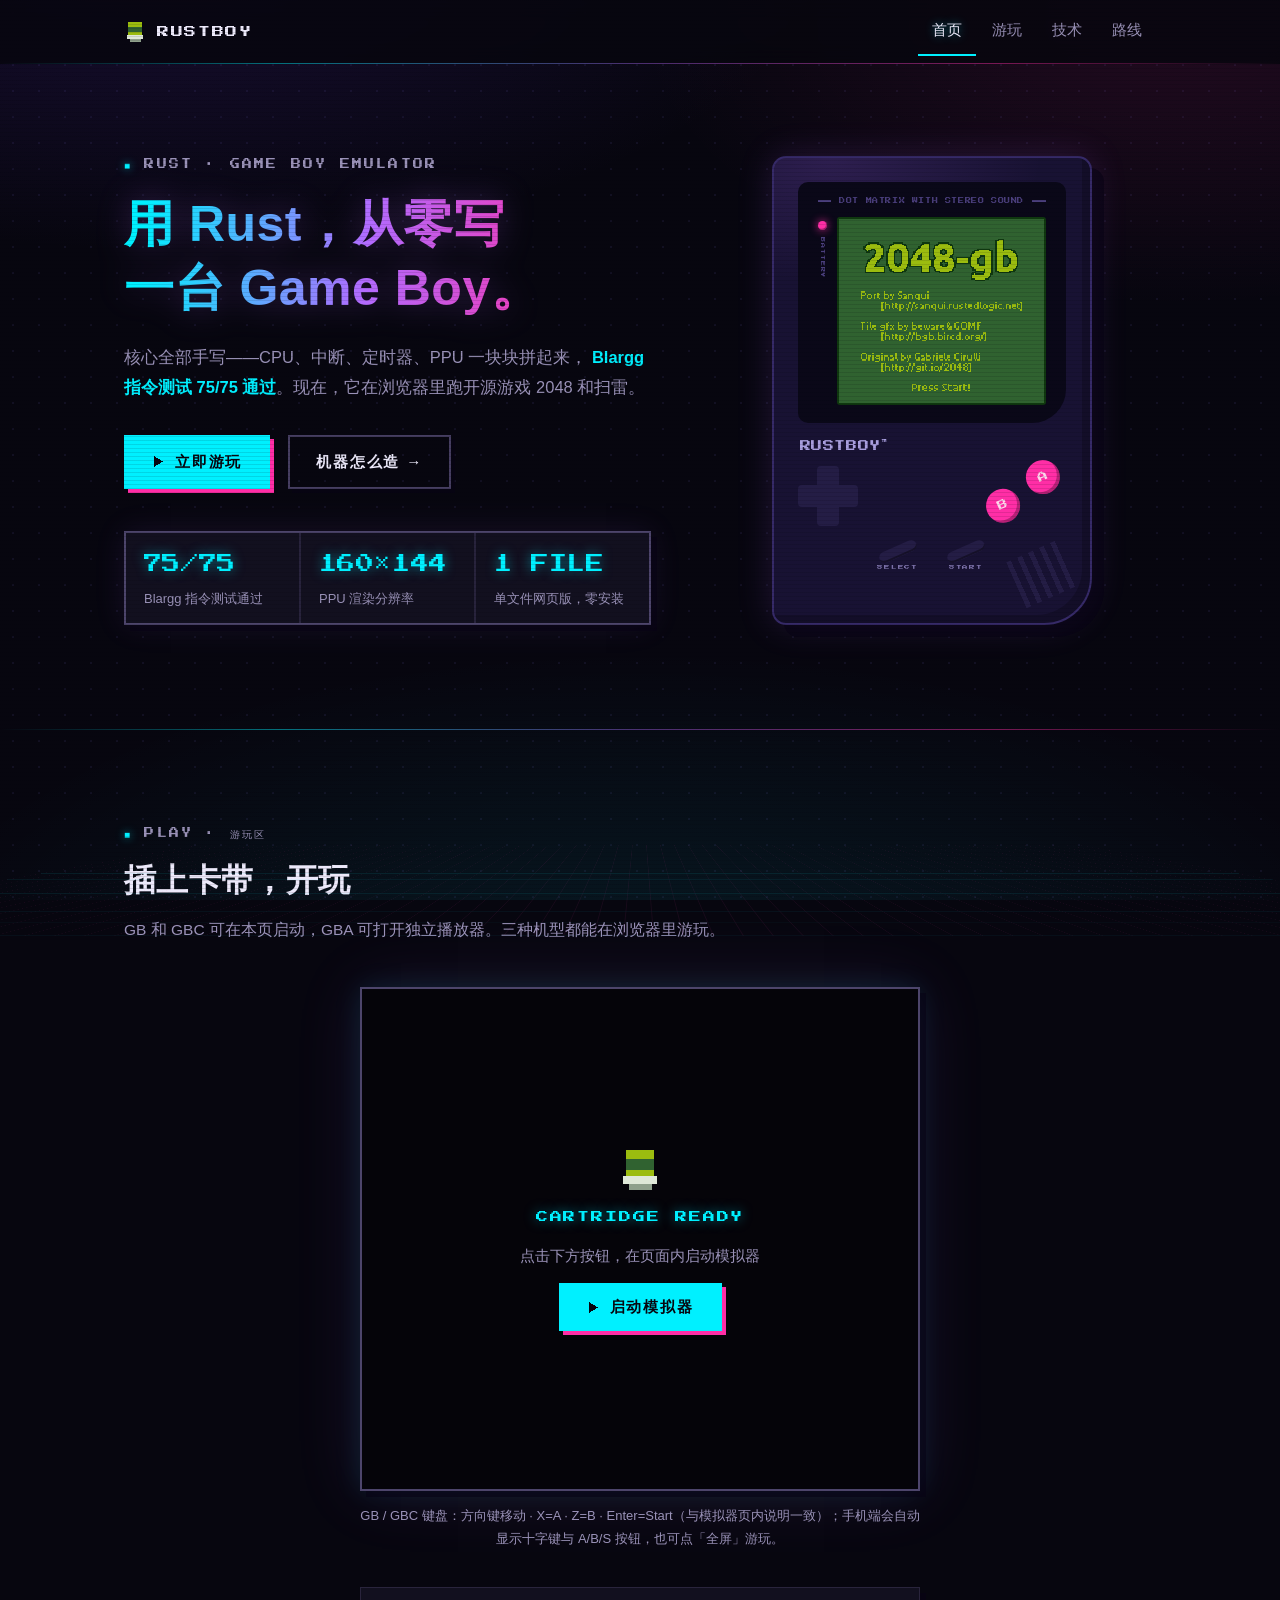
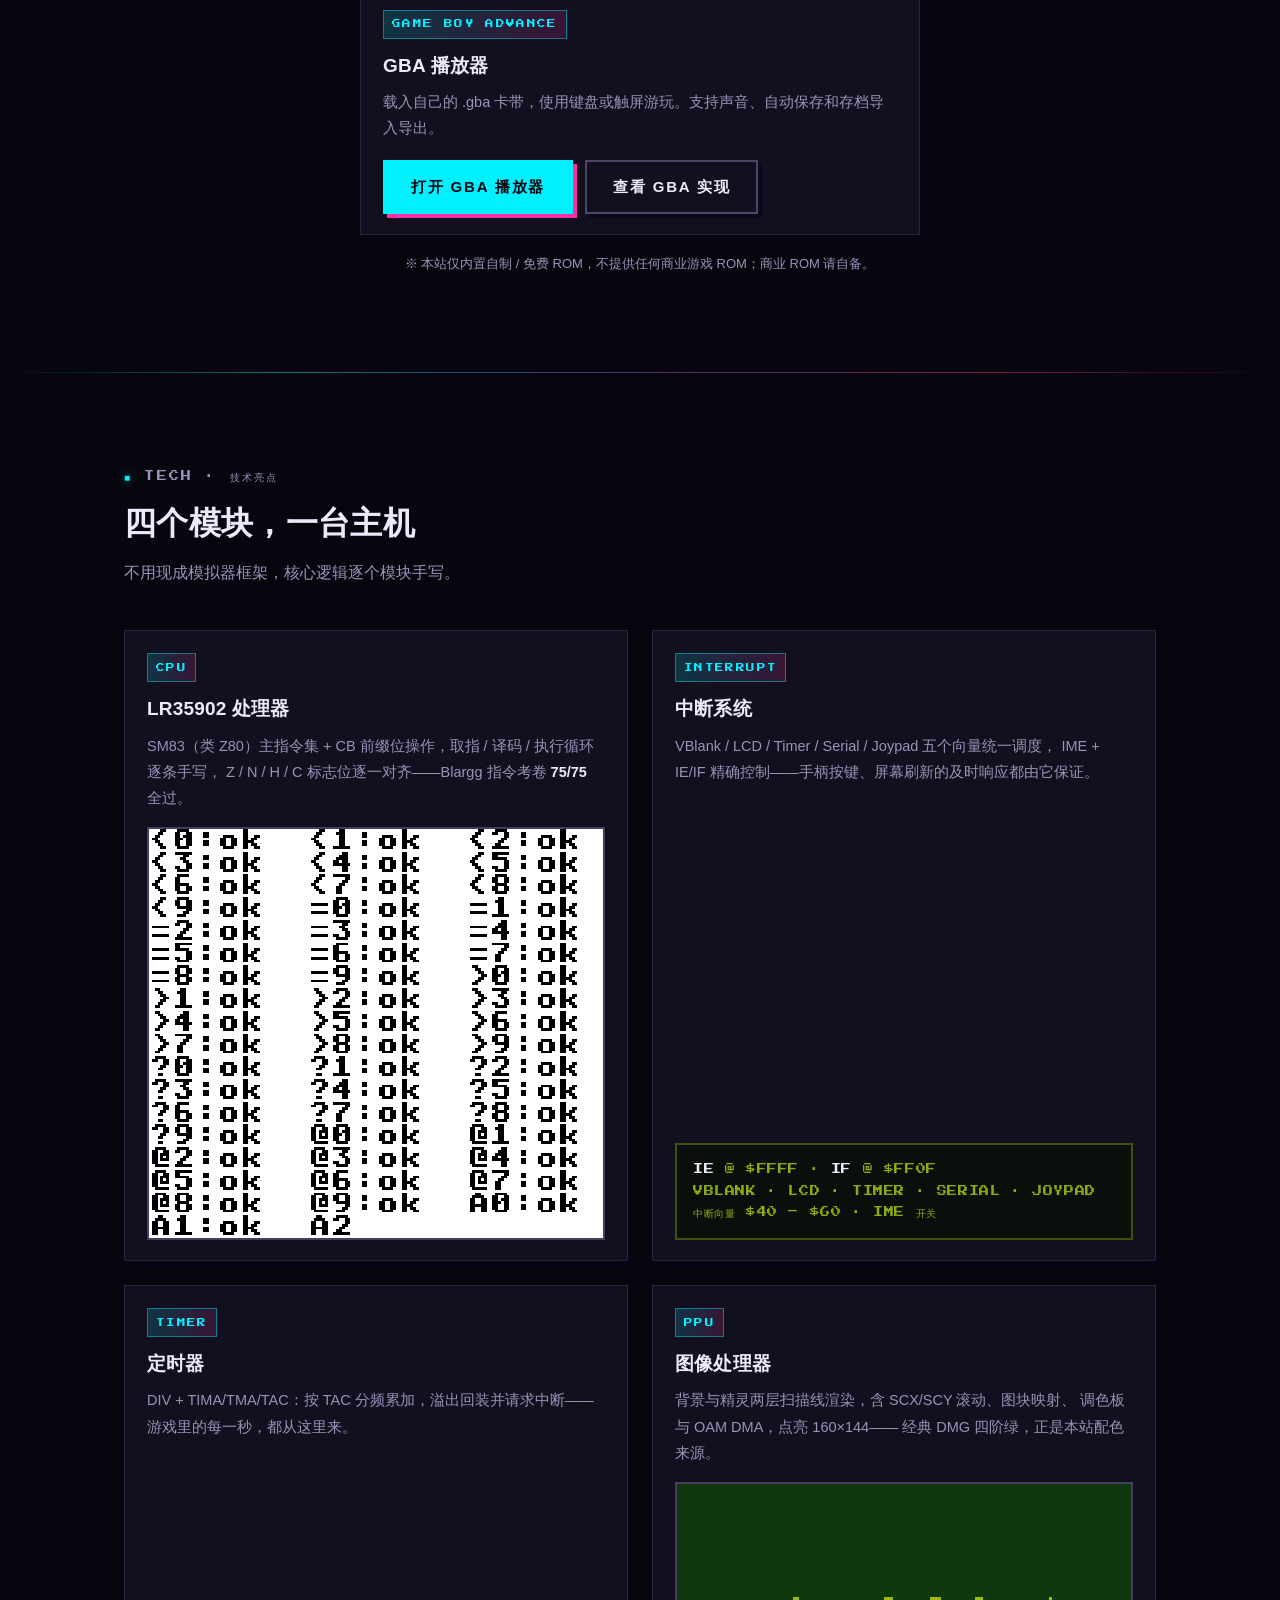
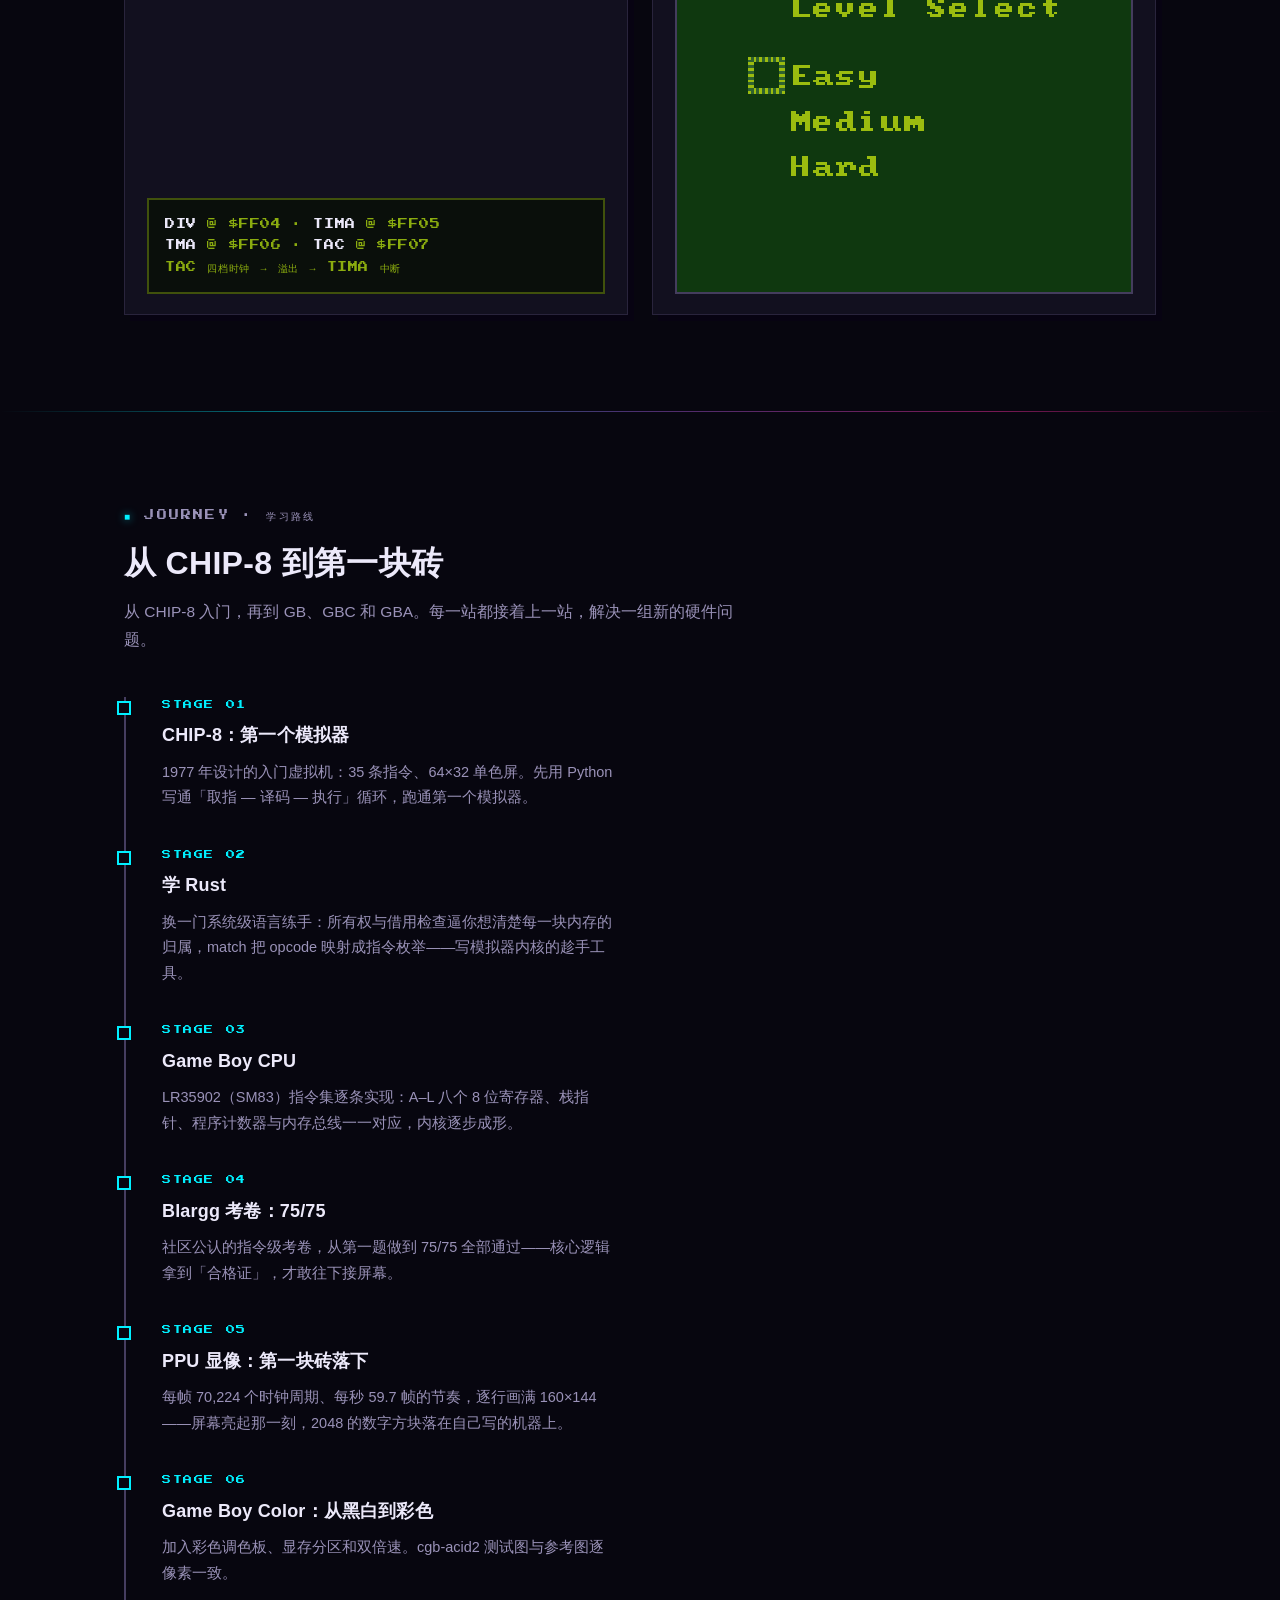
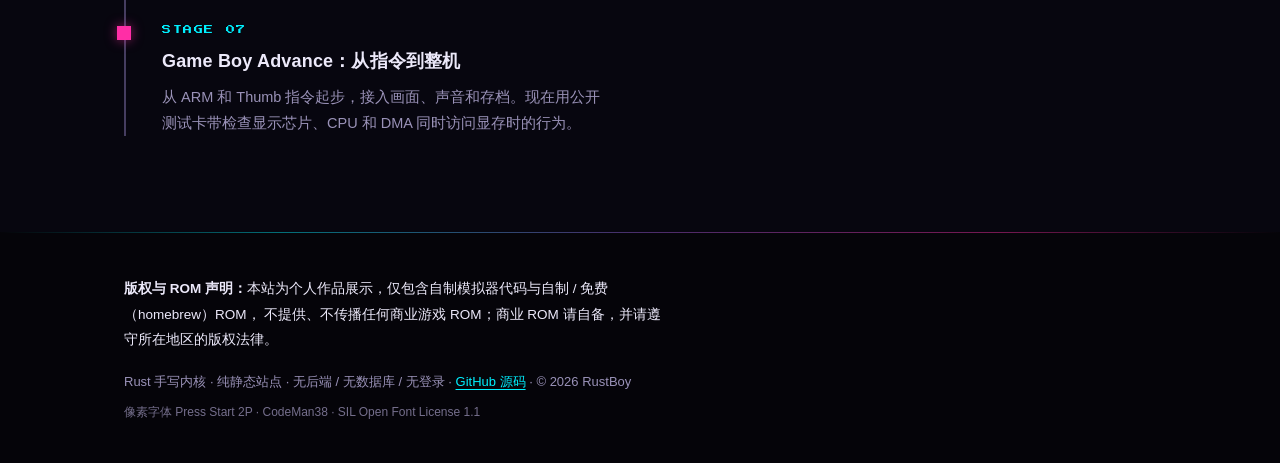
==== commit b1a3cf2e: "沿用 RustBoy 风格更新 GBA 游玩入口和页面" ====
--- a/index.html
+++ b/index.html
@@ -379,6 +379,8 @@
 .play-error p{margin:0;color:var(--muted);font-size:14px;max-width:38ch;}
 .play-error code{font-size:10px;color:var(--accent);}
 .play-note{max-width:560px;margin:14px auto 0;font-size:13px;color:var(--muted);text-align:center;}
+.gba-play{max-width:560px;margin:36px auto 0;}
+.gba-play .gba-actions{display:flex;flex-wrap:wrap;gap:12px;margin-top:18px;}
 .noscript-note{color:var(--danger);text-align:center;font-size:14px;margin:14px 0 0;}
 
 /* ============================================================
@@ -576,7 +578,7 @@
       <header class="section-head reveal">
         <p class="eyebrow">PLAY · 游玩区</p>
         <h2>插上卡带，开玩</h2>
-        <p class="section-sub">内嵌模拟器网页版（单文件 HTML，JS 内核逐行移植自 Rust 版）。点击启动，无需安装任何东西。</p>
+        <p class="section-sub">GB 和 GBC 可在本页启动，GBA 可打开独立播放器。三种机型都能在浏览器里游玩。</p>
       </header>
 
       <div class="screen-frame reveal" data-od-id="play-frame">
@@ -613,7 +615,16 @@
         </div>
       </div>
 
-      <p class="play-note">键盘：方向键移动 · X=A · Z=B · Enter=Start（与模拟器页内说明一致）；手机端会自动显示十字键与 A/B/S 按钮，也可点「全屏」游玩。</p>
+      <p class="play-note">GB / GBC 键盘：方向键移动 · X=A · Z=B · Enter=Start（与模拟器页内说明一致）；手机端会自动显示十字键与 A/B/S 按钮，也可点「全屏」游玩。</p>
+      <article class="tech-card gba-play reveal" aria-labelledby="gba-play-title">
+        <span class="tag">GAME BOY ADVANCE</span>
+        <h3 id="gba-play-title">GBA 播放器</h3>
+        <p>载入自己的 .gba 卡带，使用键盘或触屏游玩。支持声音、自动保存和存档导入导出。</p>
+        <div class="gba-actions">
+          <a class="btn btn-primary" href="./gba-cpu/web/">打开 GBA 播放器</a>
+          <a class="btn btn-ghost" href="https://github.com/Leehomn/gb-emu/tree/master/gba-cpu">查看 GBA 实现</a>
+        </div>
+      </article>
       <p class="play-legal">※ 本站仅内置自制 / 免费 ROM，不提供任何商业游戏 ROM；商业 ROM 请自备。</p>
     </div>
   </section>
@@ -693,7 +704,7 @@
       <header class="section-head reveal">
         <p class="eyebrow">JOURNEY · 学习路线</p>
         <h2>从 CHIP-8 到第一块砖</h2>
-        <p class="section-sub">从 CHIP-8 入门机一路打通到 Game Boy 的像素世界——每一站都真实走过。</p>
+        <p class="section-sub">从 CHIP-8 入门，再到 GB、GBC 和 GBA。每一站都接着上一站，解决一组新的硬件问题。</p>
       </header>
 
       <ol class="timeline">
@@ -721,11 +732,23 @@
           <h3>Blargg 考卷：75/75</h3>
           <p>社区公认的指令级考卷，从第一题做到 75/75 全部通过——核心逻辑拿到「合格证」，才敢往下接屏幕。</p>
         </li>
-        <li class="tl-item lit reveal">
+        <li class="tl-item reveal">
           <span class="tl-node" aria-hidden="true"></span>
           <span class="tl-tag">STAGE 05</span>
           <h3>PPU 显像：第一块砖落下</h3>
           <p>每帧 70,224 个时钟周期、每秒 59.7 帧的节奏，逐行画满 160×144——屏幕亮起那一刻，2048 的数字方块落在自己写的机器上。</p>
+        </li>
+        <li class="tl-item reveal">
+          <span class="tl-node" aria-hidden="true"></span>
+          <span class="tl-tag">STAGE 06</span>
+          <h3>Game Boy Color：从黑白到彩色</h3>
+          <p>加入彩色调色板、显存分区和双倍速。cgb-acid2 测试图与参考图逐像素一致。</p>
+        </li>
+        <li class="tl-item lit reveal">
+          <span class="tl-node" aria-hidden="true"></span>
+          <span class="tl-tag">STAGE 07</span>
+          <h3>Game Boy Advance：从指令到整机</h3>
+          <p>从 ARM 和 Thumb 指令起步，接入画面、声音和存档。现在用公开测试卡带检查显示芯片、CPU 和 DMA 同时访问显存时的行为。</p>
         </li>
       </ol>
     </div>
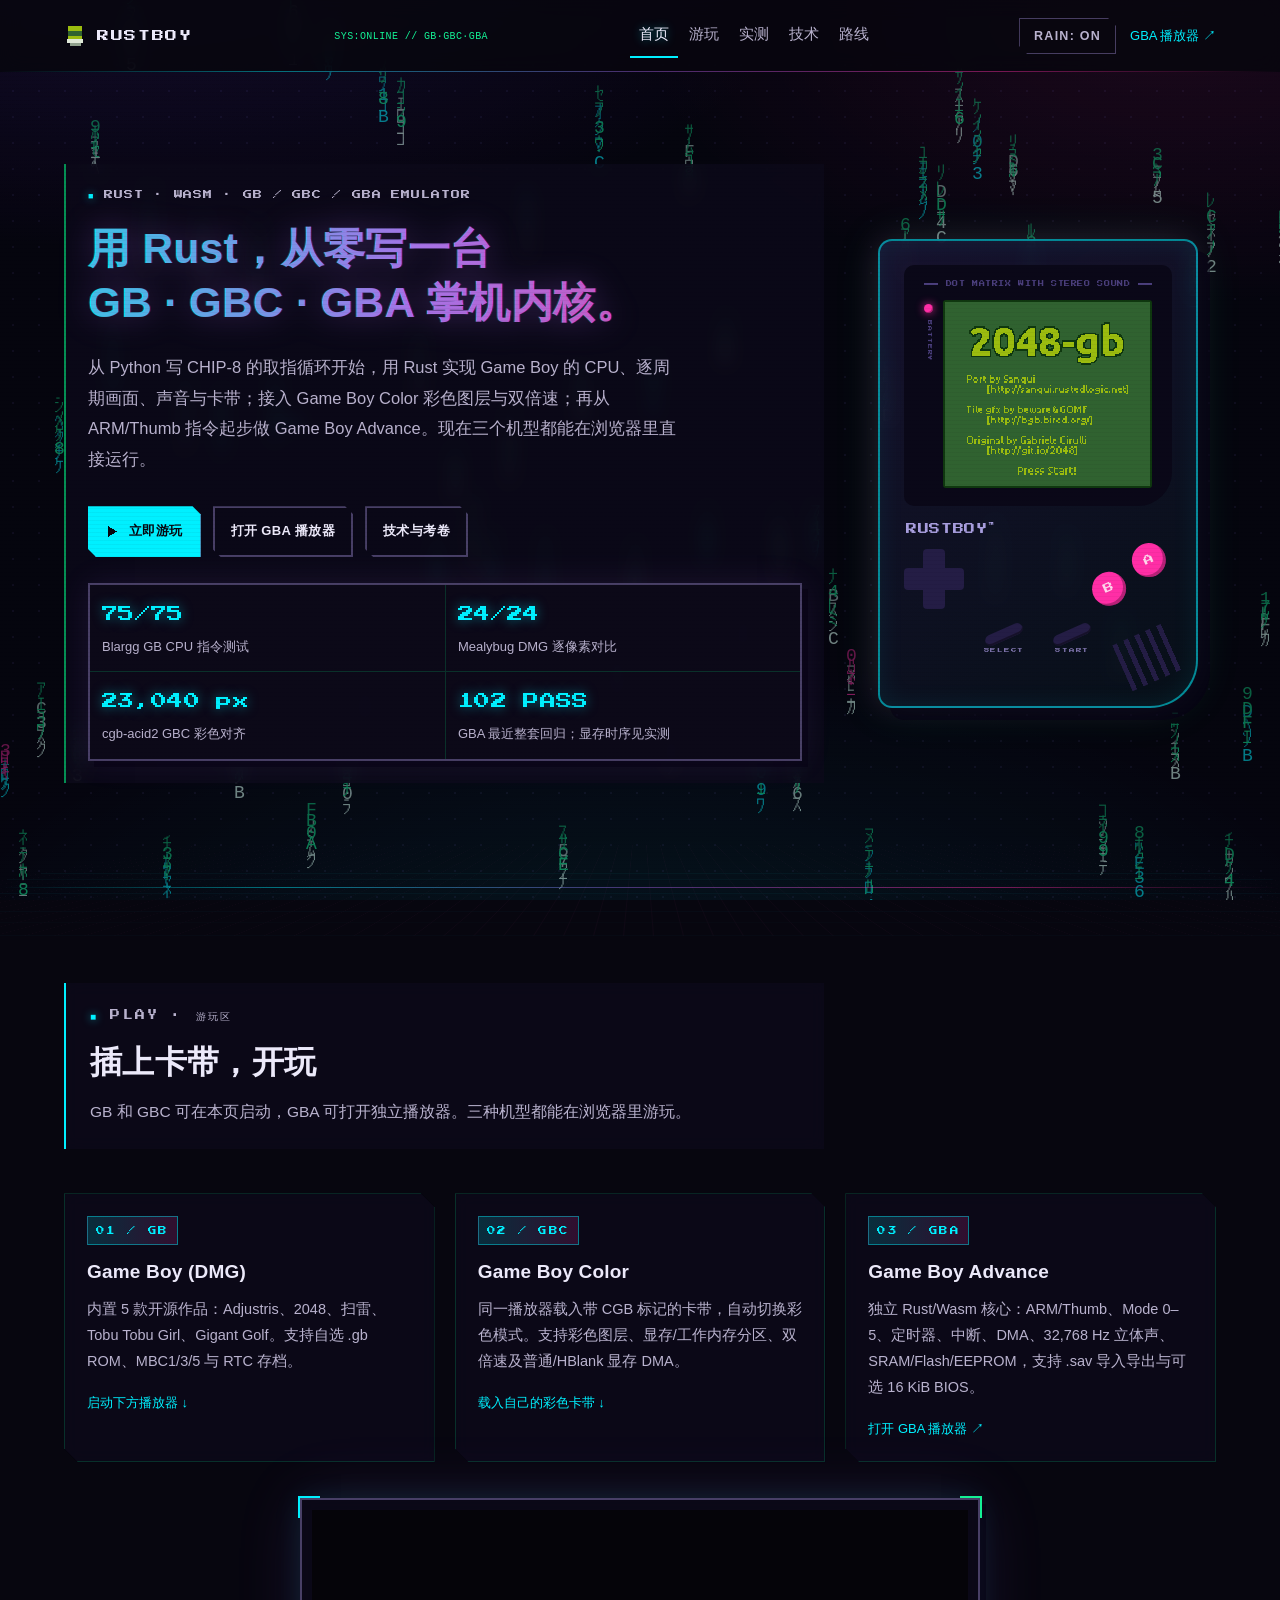
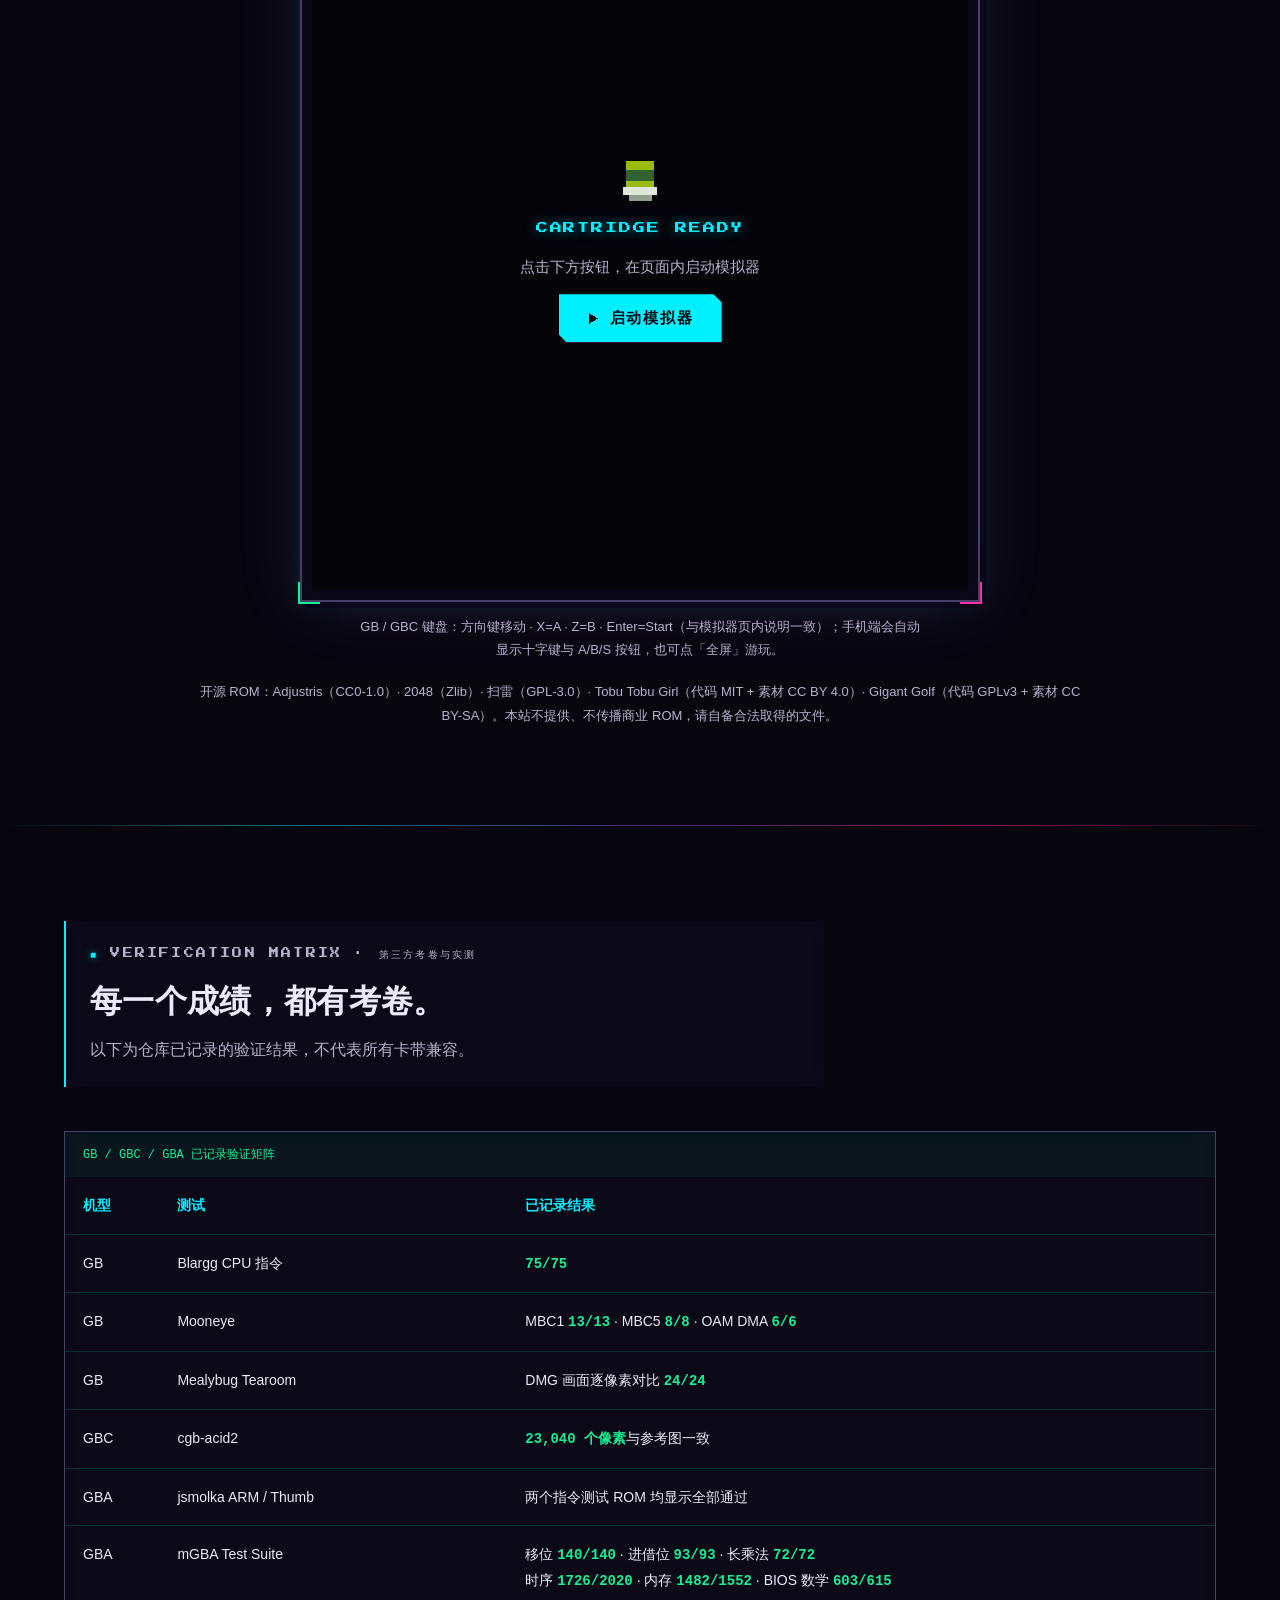
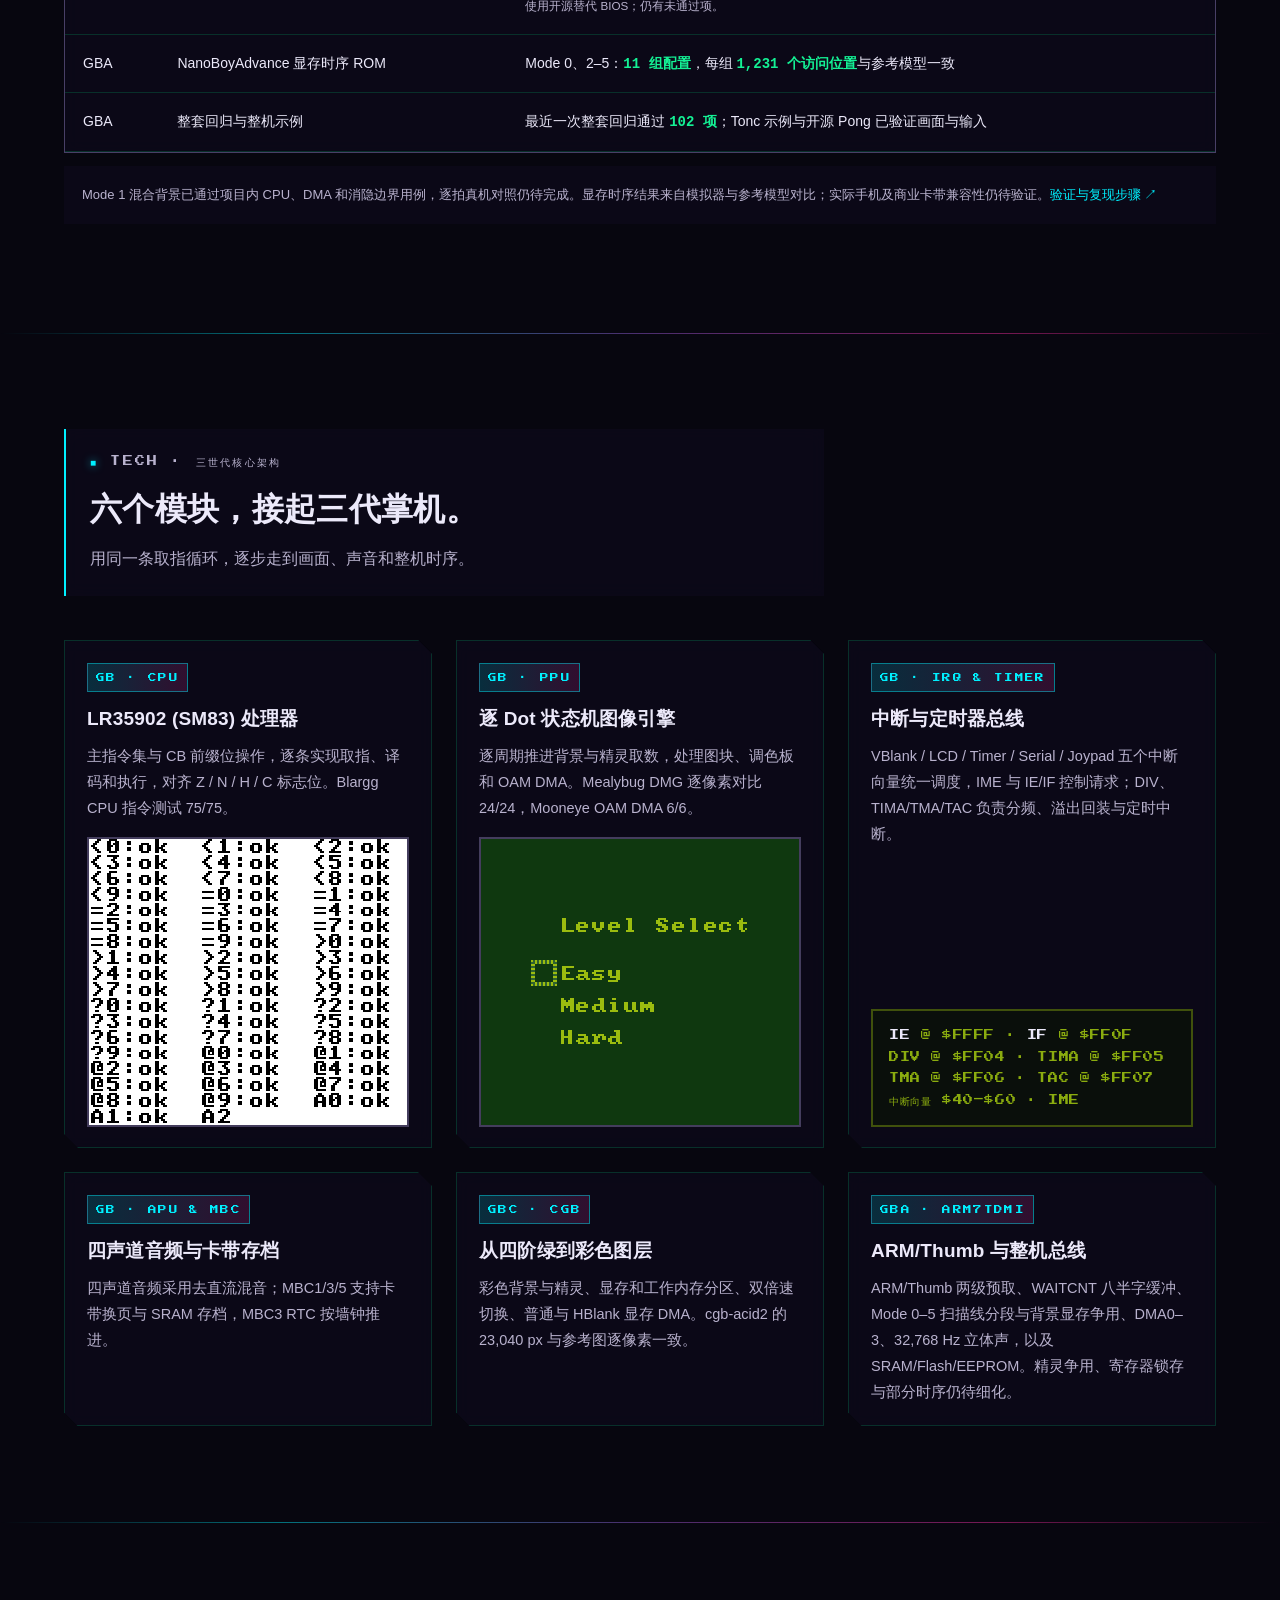
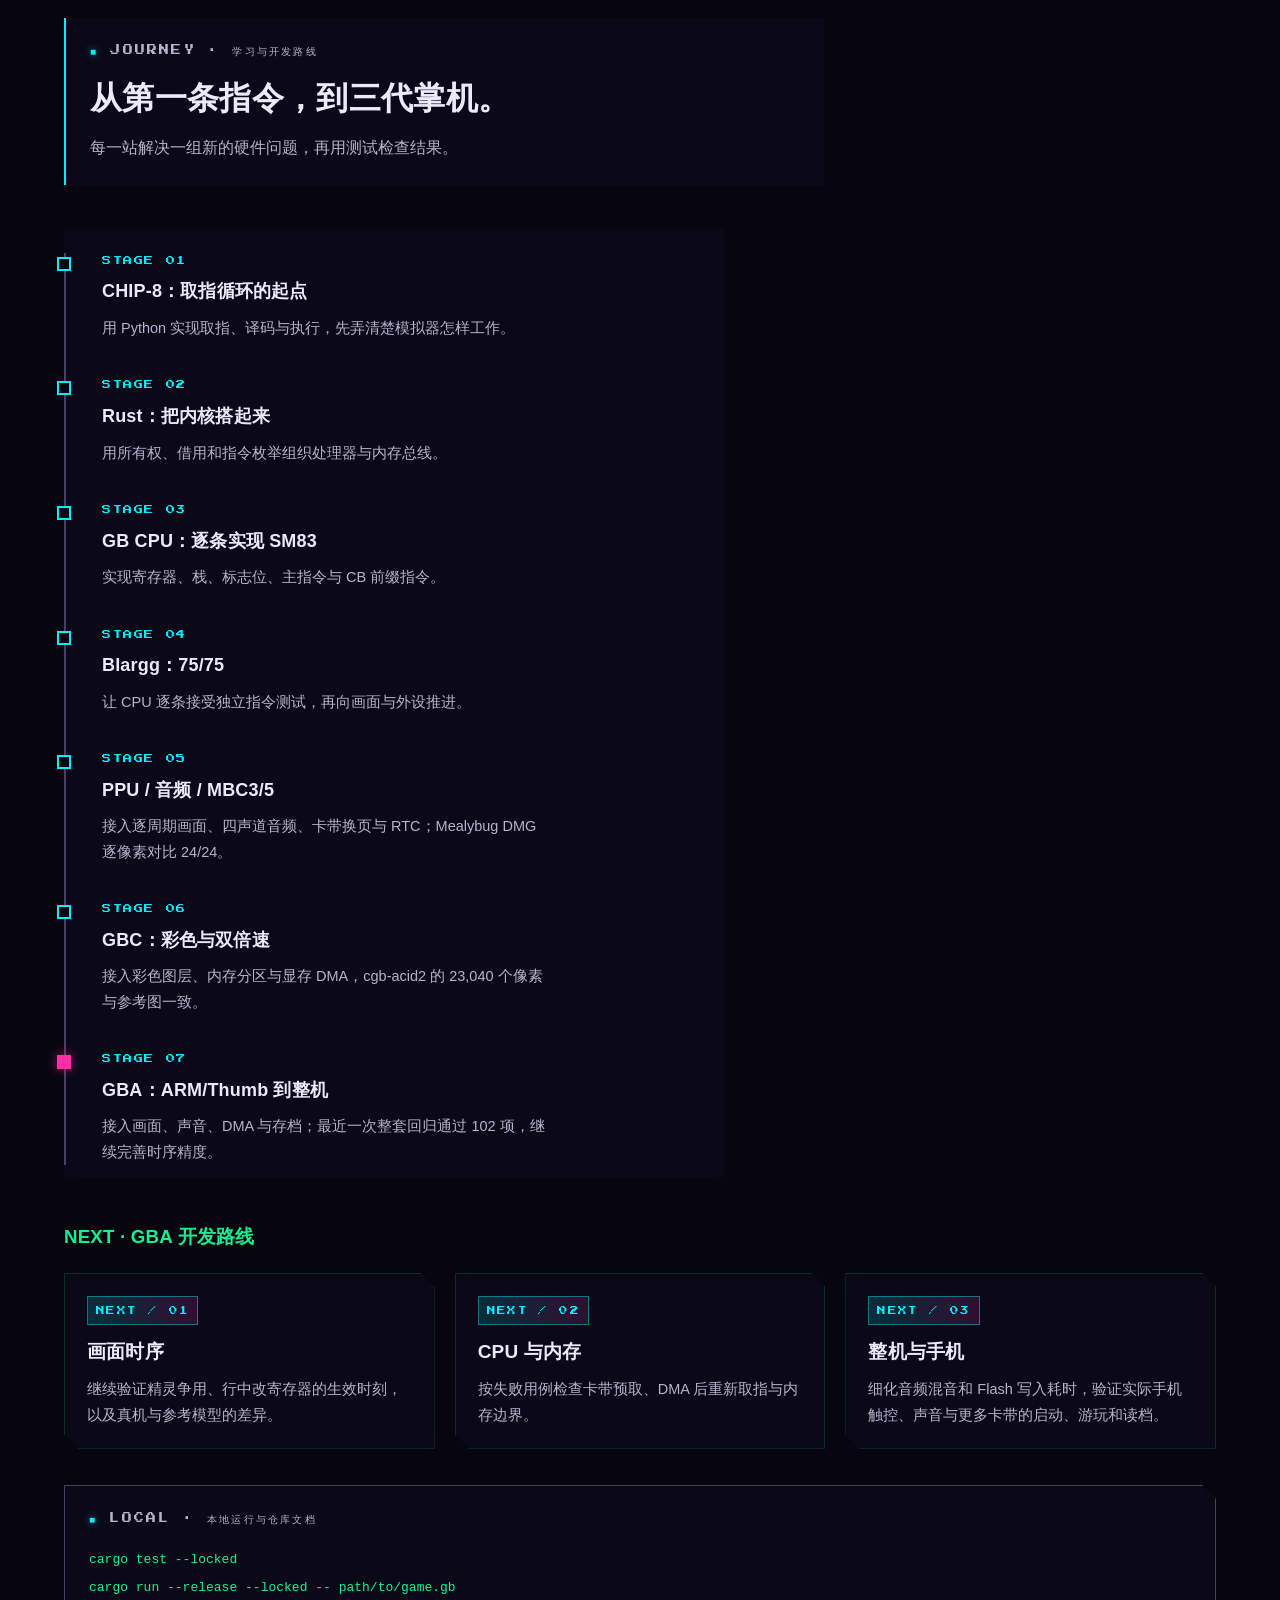
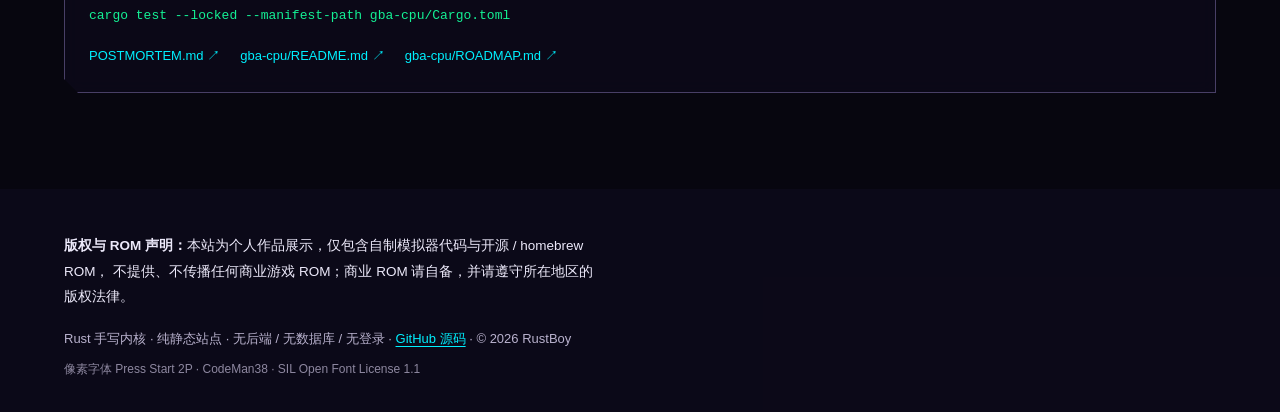
==== commit a64d44a8: "同步三机型内容并升级赛博朋克 UI 与黑客帝国代码雨背景" ====
--- a/index.html
+++ b/index.html
@@ -3,12 +3,12 @@
 <head>
 <meta charset="UTF-8">
 <meta name="viewport" content="width=device-width, initial-scale=1.0">
-<title>RustBoy · 用 Rust 从零写的 Game Boy 模拟器</title>
-<meta name="description" content="用 Rust 从零实现的 Game Boy 模拟器：CPU、中断、定时器、PPU 全部手写，Blargg 指令测试 75/75 通过，打开网页就能玩 2048 和扫雷。">
+<title>RustBoy · 用 Rust 从零写 GB、GBC 和 GBA 模拟器</title>
+<meta name="description" content="用 Rust 从零实现 GB、GBC 和 GBA 模拟器：逐周期画面、彩色图层、ARM/Thumb、声音与卡带存档，三个机型均可在浏览器运行。GBA 正在完善时序精度与兼容性。">
 <meta name="theme-color" content="#07060f">
 <meta name="color-scheme" content="dark">
-<meta property="og:title" content="RustBoy · 用 Rust 从零写的 Game Boy 模拟器">
-<meta property="og:description" content="CPU、中断、定时器、PPU 全部手写，Blargg 75/75 通过——浏览器里直接玩 2048 和扫雷。">
+<meta property="og:title" content="RustBoy · 用 Rust 从零写 GB、GBC 和 GBA 模拟器">
+<meta property="og:description" content="用 Rust 从零实现 GB、GBC 和 GBA 模拟器：逐周期画面、彩色图层、ARM/Thumb、声音与卡带存档，三个机型均可在浏览器运行。GBA 正在完善时序精度与兼容性。">
 <meta property="og:type" content="website">
 <link rel="icon" href="data:image/svg+xml,%3Csvg xmlns='http://www.w3.org/2000/svg' viewBox='0 0 16 16'%3E%3Crect x='3' y='1' width='10' height='9' fill='%239bbc0f'/%3E%3Crect x='3' y='4' width='10' height='4' fill='%23306230'/%3E%3Crect x='2' y='10' width='12' height='3' fill='%23dfe8d8'/%3E%3Crect x='4' y='13' width='8' height='2' fill='%238fa08c'/%3E%3C/svg%3E">
 <script>document.documentElement.classList.add('js');</script>
@@ -338,12 +338,12 @@
   font-size:13px;color:var(--muted);
 }
 .screen-frame{
-  max-width:560px;margin:0 auto;
+  max-width:680px;margin:0 auto;
   background:var(--surface);
   border:2px solid var(--border-strong);
   box-shadow:var(--shadow-hard),0 0 26px rgba(0,240,255,.1),0 0 64px rgba(178,107,255,.12);
 }
-.screen-stage{position:relative;aspect-ratio:10/9;background:var(--bg-deep);overflow:hidden;}
+.screen-stage{position:relative;aspect-ratio:auto;height:680px;background:var(--bg-deep);overflow:hidden;}
 .screen-stage iframe{
   position:absolute;inset:0;width:100%;height:100%;border:0;background:#000;
 }
@@ -467,7 +467,6 @@
 }
 @media (max-width:560px){
   .container{padding:0 18px;}
-  .screen-stage{aspect-ratio:auto;height:540px;}
   .hero-cta .btn{flex:1 1 auto;}
   .hero-stats{flex-direction:column;}
   .hero-stats>div+div{border-left:0;border-top:2px solid var(--border);}
@@ -495,9 +494,35 @@
   .site-header,.hero-cta{display:none;}
   body{background:#fff;color:#111;}
 }
+
+/* 赛博玻璃与 Matrix 背景：内容及控件始终处于背景之上。 */
+:root{--surface:rgba(12,10,26,.84);--muted:#b9b2ce;--border:rgba(0,255,136,.16);--container:1200px;}
+#matrix-bg{position:fixed;inset:0;z-index:0;pointer-events:none;width:100%;height:100%;opacity:.5;}
+main,footer{position:relative;z-index:2;}
+body::before{z-index:3;opacity:.17;}body::after{z-index:1;opacity:.06;}
+.nav{height:auto;min-height:72px;gap:16px;flex-wrap:wrap;padding-top:12px;padding-bottom:12px;}
+.sys-status{font:10px ui-monospace,Consolas,monospace;color:#14f195;letter-spacing:.04em;}
+.nav-links a{padding:8px 9px;}.nav-tools{display:flex;align-items:center;gap:14px;}.nav-tools a,.text-link,.doc-links a,.bench-note a{color:var(--accent);text-decoration:none;font-size:13px;}
+.hero-grid{grid-template-columns:minmax(0,1.6fr) minmax(260px,.75fr);gap:36px;}.hero h1{font-size:clamp(28px,3.3vw,44px);text-shadow:1px 0 rgba(255,46,166,.28),-1px 0 rgba(0,240,255,.26);}
+.hero-copy{padding:22px;background:rgba(12,10,26,.84);backdrop-filter:blur(8px);border-left:2px solid rgba(0,255,136,.55);}.hero .eyebrow{font-size:9px;line-height:2;letter-spacing:.1em;}
+.hero-cta{gap:12px;}.hero-cta .btn{font-size:13px;padding:12px 16px;letter-spacing:.03em;}.hero-stats{display:grid;grid-template-columns:repeat(2,minmax(0,1fr));margin-top:26px;}.hero-stats>div{padding:15px 12px;}.hero-stats>div+div{border:0;}.hero-stats>div:nth-child(even){border-left:1px solid var(--border);}.hero-stats>div:nth-child(n+3){border-top:1px solid var(--border);}.hero-stats dt{font-size:clamp(12px,1.4vw,16px);}
+.dmg-shell{background:linear-gradient(145deg,rgba(25,20,50,.9),rgba(8,18,27,.86));border-color:rgba(0,240,255,.55);backdrop-filter:blur(8px);box-shadow:12px 12px 0 rgba(8,3,20,.6),inset 0 0 26px rgba(0,240,255,.08),0 0 45px rgba(0,255,136,.13),-4px 0 30px rgba(255,46,166,.12);}
+.section-head{background:rgba(12,10,26,.84);backdrop-filter:blur(8px);padding:24px;border-left:2px solid var(--accent);max-width:760px;}
+.machine-grid{display:grid;grid-template-columns:repeat(3,minmax(0,1fr));gap:20px;margin-bottom:36px;}.text-link{display:inline-block;margin-top:18px;}.tech-grid{grid-template-columns:repeat(3,minmax(0,1fr));}
+.tech-card,.terminal,.matrix-table,.screen-frame{background:rgba(12,10,26,.84);backdrop-filter:blur(8px);}.tech-card,.terminal{clip-path:polygon(0 0,calc(100% - 14px) 0,100% 14px,100% 100%,14px 100%,0 calc(100% - 14px));}
+.btn,.btn-mini{clip-path:polygon(0 0,calc(100% - 8px) 0,100% 8px,100% 100%,8px 100%,0 calc(100% - 8px));}.screen-frame{position:relative;padding:10px;max-width:680px;}.screen-frame::after{content:'';position:absolute;inset:-4px;pointer-events:none;background:linear-gradient(#00f0ff,#00f0ff) left top/22px 2px no-repeat,linear-gradient(#00f0ff,#00f0ff) left top/2px 22px no-repeat,linear-gradient(#14f195,#14f195) right top/22px 2px no-repeat,linear-gradient(#14f195,#14f195) right top/2px 22px no-repeat,linear-gradient(#14f195,#14f195) left bottom/22px 2px no-repeat,linear-gradient(#14f195,#14f195) left bottom/2px 22px no-repeat,linear-gradient(#ff2ea6,#ff2ea6) right bottom/22px 2px no-repeat,linear-gradient(#ff2ea6,#ff2ea6) right bottom/2px 22px no-repeat;}
+.play-legal{max-width:900px;line-height:1.9;}.matrix-table{overflow-x:auto;border:1px solid var(--border-strong);}.matrix-table table{width:100%;border-collapse:collapse;font-size:14px;}.matrix-table caption{text-align:left;padding:14px 18px;color:#14f195;font:12px ui-monospace,Consolas,monospace;background:rgba(0,255,136,.05);}.matrix-table th,.matrix-table td{padding:16px 18px;text-align:left;border-bottom:1px solid var(--border);vertical-align:top;}.matrix-table thead{color:var(--accent);}.matrix-table tbody th{font-weight:500;}.matrix-table tr:hover{background:rgba(0,240,255,.06);}.matrix-table strong{color:#14f195;font-family:ui-monospace,Consolas,monospace;}.matrix-table small{color:var(--muted);}.bench-note{background:var(--surface);padding:18px;font-size:13px;color:var(--muted);}
+.timeline{background:var(--surface);padding-top:24px;padding-bottom:12px;backdrop-filter:blur(8px);}.next-title{margin-top:44px;color:#14f195;}.terminal{border:1px solid var(--border-strong);padding:24px;}.terminal pre{overflow-x:auto;color:#14f195;}.terminal code{font:13px/2 ui-monospace,Consolas,monospace;letter-spacing:0;}.doc-links{display:flex;flex-wrap:wrap;gap:20px;}.site-footer{background:rgba(12,10,26,.92);}
+@media(max-width:1000px){.sys-status{display:none;}.hero-grid{grid-template-columns:minmax(0,1fr) 280px;gap:20px;}.tech-grid{grid-template-columns:repeat(2,minmax(0,1fr));}}
+@media(max-width:760px){.screen-stage{height:610px;}html{scroll-padding-top:150px;}.nav{gap:8px;}.nav-links{order:3;width:100%;justify-content:center;}.nav-tools{margin-left:auto;}.hero-grid{grid-template-columns:minmax(0,1fr);gap:40px;}.hero{padding:44px 0 60px;}.machine-grid,.tech-grid{grid-template-columns:minmax(0,1fr);}.hero-copy{padding:20px;}.hero-stats{grid-template-columns:repeat(2,minmax(0,1fr));}.matrix-table th,.matrix-table td{padding:10px 8px;}.matrix-table{font-size:13px;}.matrix-table table{width:100%;font-size:12.5px;}.matrix-table td:first-child{white-space:nowrap;}.brand-name{display:inline;}.nav-tools a{font-size:12px;}}
+@media(max-width:380px){.container{padding-left:14px;padding-right:14px;}.brand{font-size:10px;gap:6px;}.nav-tools{gap:8px;}.btn-mini{padding:8px;}.hero-copy{padding:14px;}.hero h1{font-size:26px;}.hero-stats dt{font-size:11px;}}
+@media(prefers-reduced-motion:reduce){*,*::before,*::after{animation:none!important;transition:none!important;}.tech-card:hover{transform:none;}}
+@media print{#matrix-bg{display:none;}}
+
 </style>
 </head>
 <body>
+<canvas id="matrix-bg" aria-hidden="true"></canvas>
 
 <a class="skip-link" href="#main">跳到主要内容</a>
 
@@ -512,12 +537,15 @@
       </svg>
       <span class="brand-name">RUSTBOY</span>
     </a>
+    <span class="sys-status">SYS:ONLINE // GB·GBC·GBA</span>
     <ul class="nav-links">
       <li><a href="#home">首页</a></li>
       <li><a href="#play">游玩</a></li>
+      <li><a href="#bench">实测</a></li>
       <li><a href="#tech">技术</a></li>
       <li><a href="#path">路线</a></li>
     </ul>
+    <div class="nav-tools"><button class="btn-mini" id="rain-toggle" type="button" aria-pressed="true" aria-label="切换背景代码雨">RAIN: ON</button><a href="./gba-cpu/web/">GBA 播放器 ↗</a></div>
   </nav>
 </header>
 
@@ -527,25 +555,25 @@
   <section id="home" class="hero" data-od-id="hero">
     <div class="container hero-grid">
       <div class="hero-copy">
-        <p class="eyebrow reveal">RUST · GAME BOY EMULATOR</p>
-        <h1 class="reveal">用 Rust，从零写<br>一台 Game Boy。</h1>
-        <p class="hero-sub reveal">核心全部手写——CPU、中断、定时器、PPU 一块块拼起来，
-          <b>Blargg 指令测试 75/75 通过</b>。现在，它在浏览器里跑开源游戏 2048 和扫雷。</p>
+        <p class="eyebrow reveal">RUST · WASM · GB / GBC / GBA EMULATOR</p>
+        <h1 class="reveal">用 Rust，从零写一台<br>GB · GBC · GBA 掌机内核。</h1>
+        <p class="hero-sub reveal">从 Python 写 CHIP-8 的取指循环开始，用 Rust 实现 Game Boy 的 CPU、逐周期画面、声音与卡带；接入 Game Boy Color 彩色图层与双倍速；再从 ARM/Thumb 指令起步做 Game Boy Advance。现在三个机型都能在浏览器里直接运行。</p>
         <div class="hero-cta reveal">
           <a class="btn btn-primary" href="#play">
             <svg width="13" height="13" viewBox="0 0 12 12" aria-hidden="true" shape-rendering="crispEdges"><path d="M2 1 L10 6 L2 11 Z" fill="currentColor"/></svg>
             立即游玩
           </a>
-          <a class="btn btn-ghost" href="#tech">机器怎么造 →</a>
+          <a class="btn btn-ghost" href="./gba-cpu/web/">打开 GBA 播放器</a><a class="btn btn-ghost" href="#tech">技术与考卷</a>
         </div>
         <dl class="hero-stats reveal">
-          <div><dt>75/75</dt><dd>Blargg 指令测试通过</dd></div>
-          <div><dt>160×144</dt><dd>PPU 渲染分辨率</dd></div>
-          <div><dt>1 FILE</dt><dd>单文件网页版，零安装</dd></div>
+          <div><dt>75/75</dt><dd>Blargg GB CPU 指令测试</dd></div>
+          <div><dt>24/24</dt><dd>Mealybug DMG 逐像素对比</dd></div>
+          <div><dt>23,040 px</dt><dd>cgb-acid2 GBC 彩色对齐</dd></div>
+          <div><dt>102 PASS</dt><dd>GBA 最近整套回归；显存时序见实测</dd></div>
         </dl>
       </div>
 
-      <figure class="dmg reveal" role="img" aria-label="用 CSS 绘制的灰色 Game Boy 掌机，屏幕位置预留给 2048 运行截图">
+      <figure class="dmg reveal" role="img" aria-label="用 CSS 绘制的赛博夜光 Game Boy 掌机，屏幕显示 2048 运行截图">
         <div class="dmg-shell">
           <div class="dmg-bezel">
             <div class="dmg-bezel-top"><span>DOT MATRIX WITH STEREO SOUND</span></div>
@@ -581,6 +609,11 @@
         <p class="section-sub">GB 和 GBC 可在本页启动，GBA 可打开独立播放器。三种机型都能在浏览器里游玩。</p>
       </header>
 
+<div class="machine-grid">
+  <article class="tech-card reveal"><p class="tag">01 / GB</p><h3>Game Boy (DMG)</h3><p>内置 5 款开源作品：Adjustris、2048、扫雷、Tobu Tobu Girl、Gigant Golf。支持自选 .gb ROM、MBC1/3/5 与 RTC 存档。</p><a class="text-link" href="#playStage">启动下方播放器 ↓</a></article>
+  <article class="tech-card reveal"><p class="tag">02 / GBC</p><h3>Game Boy Color</h3><p>同一播放器载入带 CGB 标记的卡带，自动切换彩色模式。支持彩色图层、显存/工作内存分区、双倍速及普通/HBlank 显存 DMA。</p><a class="text-link" href="#playStage">载入自己的彩色卡带 ↓</a></article>
+  <article class="tech-card reveal"><p class="tag">03 / GBA</p><h3>Game Boy Advance</h3><p>独立 Rust/Wasm 核心：ARM/Thumb、Mode 0–5、定时器、中断、DMA、32,768 Hz 立体声、SRAM/Flash/EEPROM，支持 .sav 导入导出与可选 16 KiB BIOS。</p><a class="text-link" href="./gba-cpu/web/">打开 GBA 播放器 ↗</a></article>
+</div>
       <div class="screen-frame reveal" data-od-id="play-frame">
         <div class="screen-stage" id="playStage">
           <div class="play-cover" id="playCover">
@@ -616,148 +649,49 @@
       </div>
 
       <p class="play-note">GB / GBC 键盘：方向键移动 · X=A · Z=B · Enter=Start（与模拟器页内说明一致）；手机端会自动显示十字键与 A/B/S 按钮，也可点「全屏」游玩。</p>
-      <article class="tech-card gba-play reveal" aria-labelledby="gba-play-title">
-        <span class="tag">GAME BOY ADVANCE</span>
-        <h3 id="gba-play-title">GBA 播放器</h3>
-        <p>载入自己的 .gba 卡带，使用键盘或触屏游玩。支持声音、自动保存和存档导入导出。</p>
-        <div class="gba-actions">
-          <a class="btn btn-primary" href="./gba-cpu/web/">打开 GBA 播放器</a>
-          <a class="btn btn-ghost" href="https://github.com/Leehomn/gb-emu/tree/master/gba-cpu">查看 GBA 实现</a>
-        </div>
-      </article>
-      <p class="play-legal">※ 本站仅内置自制 / 免费 ROM，不提供任何商业游戏 ROM；商业 ROM 请自备。</p>
+
+      <p class="play-legal">开源 ROM：Adjustris（CC0-1.0）· 2048（Zlib）· 扫雷（GPL-3.0）· Tobu Tobu Girl（代码 MIT + 素材 CC BY 4.0）· Gigant Golf（代码 GPLv3 + 素材 CC BY-SA）。本站不提供、不传播商业 ROM，请自备合法取得的文件。</p>
     </div>
   </section>
 
-  <!-- ========== 技术亮点 ========== -->
-  <section id="tech" class="section" data-od-id="tech">
-    <div class="container">
-      <header class="section-head reveal">
-        <p class="eyebrow">TECH · 技术亮点</p>
-        <h2>四个模块，一台主机</h2>
-        <p class="section-sub">不用现成模拟器框架，核心逻辑逐个模块手写。</p>
-      </header>
-
-      <div class="tech-grid">
-        <article class="tech-card reveal" data-od-id="tech-cpu">
-          <p class="tag">CPU</p>
-          <h3>LR35902 处理器</h3>
-          <p>SM83（类 Z80）主指令集 + CB 前缀位操作，取指 / 译码 / 执行循环逐条手写，
-            Z / N / H / C 标志位逐一对齐——Blargg 指令考卷
-            <b style="color:var(--fg)">75/75</b> 全过。</p>
-          <div class="card-bottom">
-            <figure class="shot">
-              <img src="assets/img/exam.png" alt="Blargg 指令测试画面" loading="lazy" data-slot>
-              <figcaption class="slot-hint">等待放入截图<code>assets/img/exam.png</code></figcaption>
-            </figure>
-          </div>
-        </article>
-
-        <article class="tech-card reveal" data-od-id="tech-interrupt">
-          <p class="tag">INTERRUPT</p>
-          <h3>中断系统</h3>
-          <p>VBlank / LCD / Timer / Serial / Joypad 五个向量统一调度，
-            IME + IE/IF 精确控制——手柄按键、屏幕刷新的及时响应都由它保证。</p>
-          <div class="card-bottom">
-            <div class="reg" aria-label="中断相关寄存器速览">
-              <b>IE</b> @ $FFFF · <b>IF</b> @ $FF0F<br>
-              VBLANK · LCD · TIMER · SERIAL · JOYPAD<br>
-              中断向量 $40 – $60 · IME 开关
-            </div>
-          </div>
-        </article>
-
-        <article class="tech-card reveal" data-od-id="tech-timer">
-          <p class="tag">TIMER</p>
-          <h3>定时器</h3>
-          <p>DIV + TIMA/TMA/TAC：按 TAC 分频累加，溢出回装并请求中断——
-            游戏里的每一秒，都从这里来。</p>
-          <div class="card-bottom">
-            <div class="reg" aria-label="定时器相关寄存器速览">
-              <b>DIV</b> @ $FF04 · <b>TIMA</b> @ $FF05<br>
-              <b>TMA</b> @ $FF06 · <b>TAC</b> @ $FF07<br>
-              TAC 四档时钟 → 溢出 → TIMA 中断
-            </div>
-          </div>
-        </article>
-
-        <article class="tech-card reveal" data-od-id="tech-ppu">
-          <p class="tag">PPU</p>
-          <h3>图像处理器</h3>
-          <p>背景与精灵两层扫描线渲染，含 SCX/SCY 滚动、图块映射、
-            调色板与 OAM DMA，点亮 160×144——
-            经典 DMG 四阶绿，正是本站配色来源。</p>
-          <div class="card-bottom">
-            <figure class="shot">
-              <img src="assets/img/screenminesweep.png" alt="PPU 渲染的扫雷画面" loading="lazy" data-slot>
-              <figcaption class="slot-hint">等待放入截图<code>assets/img/screenminesweep.png</code></figcaption>
-            </figure>
-          </div>
-        </article>
-      </div>
-    </div>
-  </section>
-
-  <!-- ========== 学习路线 ========== -->
-  <section id="path" class="section" data-od-id="path">
-    <div class="container">
-      <header class="section-head reveal">
-        <p class="eyebrow">JOURNEY · 学习路线</p>
-        <h2>从 CHIP-8 到第一块砖</h2>
-        <p class="section-sub">从 CHIP-8 入门，再到 GB、GBC 和 GBA。每一站都接着上一站，解决一组新的硬件问题。</p>
-      </header>
-
-      <ol class="timeline">
-        <li class="tl-item reveal">
-          <span class="tl-node" aria-hidden="true"></span>
-          <span class="tl-tag">STAGE 01</span>
-          <h3>CHIP-8：第一个模拟器</h3>
-          <p>1977 年设计的入门虚拟机：35 条指令、64×32 单色屏。先用 Python 写通「取指 — 译码 — 执行」循环，跑通第一个模拟器。</p>
-        </li>
-        <li class="tl-item reveal">
-          <span class="tl-node" aria-hidden="true"></span>
-          <span class="tl-tag">STAGE 02</span>
-          <h3>学 Rust</h3>
-          <p>换一门系统级语言练手：所有权与借用检查逼你想清楚每一块内存的归属，match 把 opcode 映射成指令枚举——写模拟器内核的趁手工具。</p>
-        </li>
-        <li class="tl-item reveal">
-          <span class="tl-node" aria-hidden="true"></span>
-          <span class="tl-tag">STAGE 03</span>
-          <h3>Game Boy CPU</h3>
-          <p>LR35902（SM83）指令集逐条实现：A–L 八个 8 位寄存器、栈指针、程序计数器与内存总线一一对应，内核逐步成形。</p>
-        </li>
-        <li class="tl-item reveal">
-          <span class="tl-node" aria-hidden="true"></span>
-          <span class="tl-tag">STAGE 04</span>
-          <h3>Blargg 考卷：75/75</h3>
-          <p>社区公认的指令级考卷，从第一题做到 75/75 全部通过——核心逻辑拿到「合格证」，才敢往下接屏幕。</p>
-        </li>
-        <li class="tl-item reveal">
-          <span class="tl-node" aria-hidden="true"></span>
-          <span class="tl-tag">STAGE 05</span>
-          <h3>PPU 显像：第一块砖落下</h3>
-          <p>每帧 70,224 个时钟周期、每秒 59.7 帧的节奏，逐行画满 160×144——屏幕亮起那一刻，2048 的数字方块落在自己写的机器上。</p>
-        </li>
-        <li class="tl-item reveal">
-          <span class="tl-node" aria-hidden="true"></span>
-          <span class="tl-tag">STAGE 06</span>
-          <h3>Game Boy Color：从黑白到彩色</h3>
-          <p>加入彩色调色板、显存分区和双倍速。cgb-acid2 测试图与参考图逐像素一致。</p>
-        </li>
-        <li class="tl-item lit reveal">
-          <span class="tl-node" aria-hidden="true"></span>
-          <span class="tl-tag">STAGE 07</span>
-          <h3>Game Boy Advance：从指令到整机</h3>
-          <p>从 ARM 和 Thumb 指令起步，接入画面、声音和存档。现在用公开测试卡带检查显示芯片、CPU 和 DMA 同时访问显存时的行为。</p>
-        </li>
-      </ol>
-    </div>
-  </section>
+<section id="bench" class="section"><div class="container">
+<header class="section-head reveal"><p class="eyebrow">VERIFICATION MATRIX · 第三方考卷与实测</p><h2>每一个成绩，都有考卷。</h2><p class="section-sub">以下为仓库已记录的验证结果，不代表所有卡带兼容。</p></header>
+<div class="matrix-table reveal"><table><caption>GB / GBC / GBA 已记录验证矩阵</caption><thead><tr><th scope="col">机型</th><th scope="col">测试</th><th scope="col">已记录结果</th></tr></thead><tbody><tr><td>GB</td><th scope="row">Blargg CPU 指令</th><td><strong>75/75</strong></td></tr>
+<tr><td>GB</td><th scope="row">Mooneye</th><td>MBC1 <strong>13/13</strong> · MBC5 <strong>8/8</strong> · OAM DMA <strong>6/6</strong></td></tr>
+<tr><td>GB</td><th scope="row">Mealybug Tearoom</th><td>DMG 画面逐像素对比 <strong>24/24</strong></td></tr>
+<tr><td>GBC</td><th scope="row">cgb-acid2</th><td><strong>23,040 个像素</strong>与参考图一致</td></tr>
+<tr><td>GBA</td><th scope="row">jsmolka ARM / Thumb</th><td>两个指令测试 ROM 均显示全部通过</td></tr>
+<tr><td>GBA</td><th scope="row">mGBA Test Suite</th><td>移位 <strong>140/140</strong> · 进借位 <strong>93/93</strong> · 长乘法 <strong>72/72</strong><br>时序 <strong>1726/2020</strong> · 内存 <strong>1482/1552</strong> · BIOS 数学 <strong>603/615</strong><br><small>使用开源替代 BIOS；仍有未通过项。</small></td></tr>
+<tr><td>GBA</td><th scope="row">NanoBoyAdvance 显存时序 ROM</th><td>Mode 0、2–5：<strong>11 组配置</strong>，每组 <strong>1,231 个访问位置</strong>与参考模型一致</td></tr>
+<tr><td>GBA</td><th scope="row">整套回归与整机示例</th><td>最近一次整套回归通过 <strong>102 项</strong>；Tonc 示例与开源 Pong 已验证画面与输入</td></tr></tbody></table></div>
+<p class="bench-note">Mode 1 混合背景已通过项目内 CPU、DMA 和消隐边界用例，逐拍真机对照仍待完成。显存时序结果来自模拟器与参考模型对比；实际手机及商业卡带兼容性仍待验证。<a href="https://github.com/Leehomn/gb-emu/blob/master/gba-cpu/README.md">验证与复现步骤 ↗</a></p>
+</div></section>
+<section id="tech" class="section" data-od-id="tech"><div class="container"><header class="section-head reveal"><p class="eyebrow">TECH · 三世代核心架构</p><h2>六个模块，接起三代掌机。</h2><p class="section-sub">用同一条取指循环，逐步走到画面、声音和整机时序。</p></header><div class="tech-grid"><article class="tech-card reveal"><p class="tag">GB · CPU</p><h3>LR35902 (SM83) 处理器</h3><p>主指令集与 CB 前缀位操作，逐条实现取指、译码和执行，对齐 Z / N / H / C 标志位。Blargg CPU 指令测试 75/75。</p><div class="card-bottom"><figure class="shot"><img src="assets/img/exam.png" alt="Blargg 指令测试画面" loading="lazy" data-slot><figcaption class="slot-hint">等待放入截图<code>assets/img/exam.png</code></figcaption></figure></div></article>
+<article class="tech-card reveal"><p class="tag">GB · PPU</p><h3>逐 Dot 状态机图像引擎</h3><p>逐周期推进背景与精灵取数，处理图块、调色板和 OAM DMA。Mealybug DMG 逐像素对比 24/24，Mooneye OAM DMA 6/6。</p><div class="card-bottom"><figure class="shot"><img src="assets/img/screenminesweep.png" alt="PPU 渲染的扫雷画面" loading="lazy" data-slot><figcaption class="slot-hint">等待放入截图<code>assets/img/screenminesweep.png</code></figcaption></figure></div></article>
+<article class="tech-card reveal"><p class="tag">GB · IRQ & TIMER</p><h3>中断与定时器总线</h3><p>VBlank / LCD / Timer / Serial / Joypad 五个中断向量统一调度，IME 与 IE/IF 控制请求；DIV、TIMA/TMA/TAC 负责分频、溢出回装与定时中断。</p><div class="card-bottom"><div class="reg"><b>IE</b> @ $FFFF · <b>IF</b> @ $FF0F<br>DIV @ $FF04 · TIMA @ $FF05<br>TMA @ $FF06 · TAC @ $FF07<br>中断向量 $40–$60 · IME</div></div></article>
+<article class="tech-card reveal"><p class="tag">GB · APU & MBC</p><h3>四声道音频与卡带存档</h3><p>四声道音频采用去直流混音；MBC1/3/5 支持卡带换页与 SRAM 存档，MBC3 RTC 按墙钟推进。</p></article>
+<article class="tech-card reveal"><p class="tag">GBC · CGB</p><h3>从四阶绿到彩色图层</h3><p>彩色背景与精灵、显存和工作内存分区、双倍速切换、普通与 HBlank 显存 DMA。cgb-acid2 的 23,040 px 与参考图逐像素一致。</p></article>
+<article class="tech-card reveal"><p class="tag">GBA · ARM7TDMI</p><h3>ARM/Thumb 与整机总线</h3><p>ARM/Thumb 两级预取、WAITCNT 八半字缓冲、Mode 0–5 扫描线分段与背景显存争用、DMA0–3、32,768 Hz 立体声，以及 SRAM/Flash/EEPROM。精灵争用、寄存器锁存与部分时序仍待细化。</p></article></div></div></section>
+
+<section id="path" class="section" data-od-id="path"><div class="container">
+<header class="section-head reveal"><p class="eyebrow">JOURNEY · 学习与开发路线</p><h2>从第一条指令，到三代掌机。</h2><p class="section-sub">每一站解决一组新的硬件问题，再用测试检查结果。</p></header>
+<ol class="timeline"><li class="tl-item reveal"><span class="tl-node" aria-hidden="true"></span><span class="tl-tag">STAGE 01</span><h3>CHIP-8：取指循环的起点</h3><p>用 Python 实现取指、译码与执行，先弄清楚模拟器怎样工作。</p></li>
+<li class="tl-item reveal"><span class="tl-node" aria-hidden="true"></span><span class="tl-tag">STAGE 02</span><h3>Rust：把内核搭起来</h3><p>用所有权、借用和指令枚举组织处理器与内存总线。</p></li>
+<li class="tl-item reveal"><span class="tl-node" aria-hidden="true"></span><span class="tl-tag">STAGE 03</span><h3>GB CPU：逐条实现 SM83</h3><p>实现寄存器、栈、标志位、主指令与 CB 前缀指令。</p></li>
+<li class="tl-item reveal"><span class="tl-node" aria-hidden="true"></span><span class="tl-tag">STAGE 04</span><h3>Blargg：75/75</h3><p>让 CPU 逐条接受独立指令测试，再向画面与外设推进。</p></li>
+<li class="tl-item reveal"><span class="tl-node" aria-hidden="true"></span><span class="tl-tag">STAGE 05</span><h3>PPU / 音频 / MBC3/5</h3><p>接入逐周期画面、四声道音频、卡带换页与 RTC；Mealybug DMG 逐像素对比 24/24。</p></li>
+<li class="tl-item reveal"><span class="tl-node" aria-hidden="true"></span><span class="tl-tag">STAGE 06</span><h3>GBC：彩色与双倍速</h3><p>接入彩色图层、内存分区与显存 DMA，cgb-acid2 的 23,040 个像素与参考图一致。</p></li>
+<li class="tl-item reveal lit"><span class="tl-node" aria-hidden="true"></span><span class="tl-tag">STAGE 07</span><h3>GBA：ARM/Thumb 到整机</h3><p>接入画面、声音、DMA 与存档；最近一次整套回归通过 102 项，继续完善时序精度。</p></li></ol>
+<h3 class="next-title">NEXT · GBA 开发路线</h3><div class="machine-grid"><article class="tech-card reveal"><p class="tag">NEXT / 01</p><h3>画面时序</h3><p>继续验证精灵争用、行中改寄存器的生效时刻，以及真机与参考模型的差异。</p></article><article class="tech-card reveal"><p class="tag">NEXT / 02</p><h3>CPU 与内存</h3><p>按失败用例检查卡带预取、DMA 后重新取指与内存边界。</p></article><article class="tech-card reveal"><p class="tag">NEXT / 03</p><h3>整机与手机</h3><p>细化音频混音和 Flash 写入耗时，验证实际手机触控、声音与更多卡带的启动、游玩和读档。</p></article></div>
+<div class="terminal reveal"><p class="eyebrow">LOCAL · 本地运行与仓库文档</p><pre><code>cargo test --locked
+cargo run --release --locked -- path/to/game.gb
+cargo test --locked --manifest-path gba-cpu/Cargo.toml</code></pre><div class="doc-links"><a href="https://github.com/Leehomn/gb-emu/blob/master/POSTMORTEM.md">POSTMORTEM.md ↗</a><a href="https://github.com/Leehomn/gb-emu/blob/master/gba-cpu/README.md">gba-cpu/README.md ↗</a><a href="https://github.com/Leehomn/gb-emu/blob/master/gba-cpu/ROADMAP.md">gba-cpu/ROADMAP.md ↗</a></div></div>
+</div></section>
 </main>
 
 <footer class="site-footer" data-od-id="footer">
   <div class="container">
-    <p class="legal"><b>版权与 ROM 声明：</b>本站为个人作品展示，仅包含自制模拟器代码与自制 / 免费（homebrew）ROM，
+    <p class="legal"><b>版权与 ROM 声明：</b>本站为个人作品展示，仅包含自制模拟器代码与开源 / homebrew ROM，
       不提供、不传播任何商业游戏 ROM；商业 ROM 请自备，并请遵守所在地区的版权法律。</p>
     <p class="colophon">Rust 手写内核 · 纯静态站点 · 无后端 / 无数据库 / 无登录 · <a href="https://github.com/Leehomn/gb-emu" target="_blank" rel="noopener">GitHub 源码</a> · © <span id="year">2026</span> RustBoy</p>
     <p class="font-credit">像素字体 Press Start 2P · CodeMan38 · SIL Open Font License 1.1</p>
@@ -887,5 +821,71 @@
   if (btnRetry) { btnRetry.addEventListener('click', start); }
 })();
 </script>
+<script>
+/* 背景代码雨独立运行，不接入模拟器逻辑。 */
+(function () {
+  'use strict';
+  const canvas = document.getElementById('matrix-bg');
+  const button = document.getElementById('rain-toggle');
+  const ctx = canvas.getContext('2d');
+  if (!ctx) { button.hidden = true; return; }
+  const motion = window.matchMedia('(prefers-reduced-motion: reduce)');
+  const glyphs = 'ｱｲｳｴｵｶｷｸｹｺｻｼｽｾｿﾀﾁﾂﾃﾄﾅﾆﾇﾈﾉﾊﾋﾌﾍﾎﾏﾐﾑﾒﾓﾔﾕﾖﾗﾘﾙﾚﾛﾜﾝ0123456789ABCDEF';
+  let enabled = true, raf = 0, last = 0, width = 0, height = 0, size = 18, drops = [];
+  try { enabled = localStorage.getItem('rustboy-matrix-rain') !== 'off'; } catch (_) { /* 隐私模式下使用默认值 */ }
+  function symbol() { return Math.random() < .003 ? ['LD', 'IRQ', 'DMA'][Math.floor(Math.random()*3)] : glyphs[Math.floor(Math.random()*glyphs.length)]; }
+  function paint(still) {
+    ctx.fillStyle = still ? '#07060f' : 'rgba(7,6,15,.09)';
+    ctx.fillRect(0, 0, width, height);
+    ctx.font = size + 'px ui-monospace, Consolas, monospace';
+    drops.forEach(function (drop, i) {
+      const x = i * size, y = drop.y;
+      if (still) {
+        for (let j = 1; j < 13; j++) {
+          ctx.fillStyle = 'rgba(0,255,136,' + (.34 * (1-j/13)) + ')';
+          ctx.fillText(symbol(), x, y-j*size);
+        }
+      }
+      ctx.fillStyle = i % 47 === 0 ? '#ff2ea6' : i % 29 === 0 ? '#00f0ff' : '#14f195';
+      ctx.fillText(symbol(), x, y-size);
+      ctx.fillStyle = i % 3 === 0 ? '#00f0ff' : '#d8fff4';
+      ctx.fillText(symbol(), x, y);
+      if (!still) { drop.y += size * drop.speed; if (drop.y > height + size*15 && Math.random() > .975) drop.y = -size; }
+    });
+  }
+  function tick(time) {
+    raf = 0;
+    if (!enabled || document.hidden || motion.matches) return;
+    if (time-last >= 50) { paint(false); last = time; }
+    raf = requestAnimationFrame(tick);
+  }
+  function sync() {
+    if (raf) { cancelAnimationFrame(raf); raf = 0; }
+    button.textContent = 'RAIN: ' + (enabled ? 'ON' : 'OFF');
+    button.setAttribute('aria-pressed', String(enabled));
+    canvas.hidden = !enabled;
+    if (enabled && !document.hidden) { if (motion.matches) paint(true); else raf = requestAnimationFrame(tick); }
+  }
+  function resize() {
+    width = window.innerWidth; height = window.innerHeight;
+    const dpr = Math.min(window.devicePixelRatio || 1, 2);
+    canvas.width = Math.round(width*dpr); canvas.height = Math.round(height*dpr);
+    ctx.setTransform(dpr, 0, 0, dpr, 0, 0);
+    size = width < 600 ? 20 : 18;
+    drops = Array.from({length: Math.ceil(width/size)}, function () { return { y: Math.random()*height, speed: .35+Math.random()*.65 }; });
+    ctx.clearRect(0, 0, width, height);
+    sync();
+  }
+  button.addEventListener('click', function () {
+    enabled = !enabled;
+    try { localStorage.setItem('rustboy-matrix-rain', enabled ? 'on' : 'off'); } catch (_) { /* 存储不可用时仍可切换 */ }
+    sync();
+  });
+  window.addEventListener('resize', resize);
+  document.addEventListener('visibilitychange', sync);
+  motion.addEventListener('change', sync);
+  resize();
+})();
+</script>
 </body>
 </html>
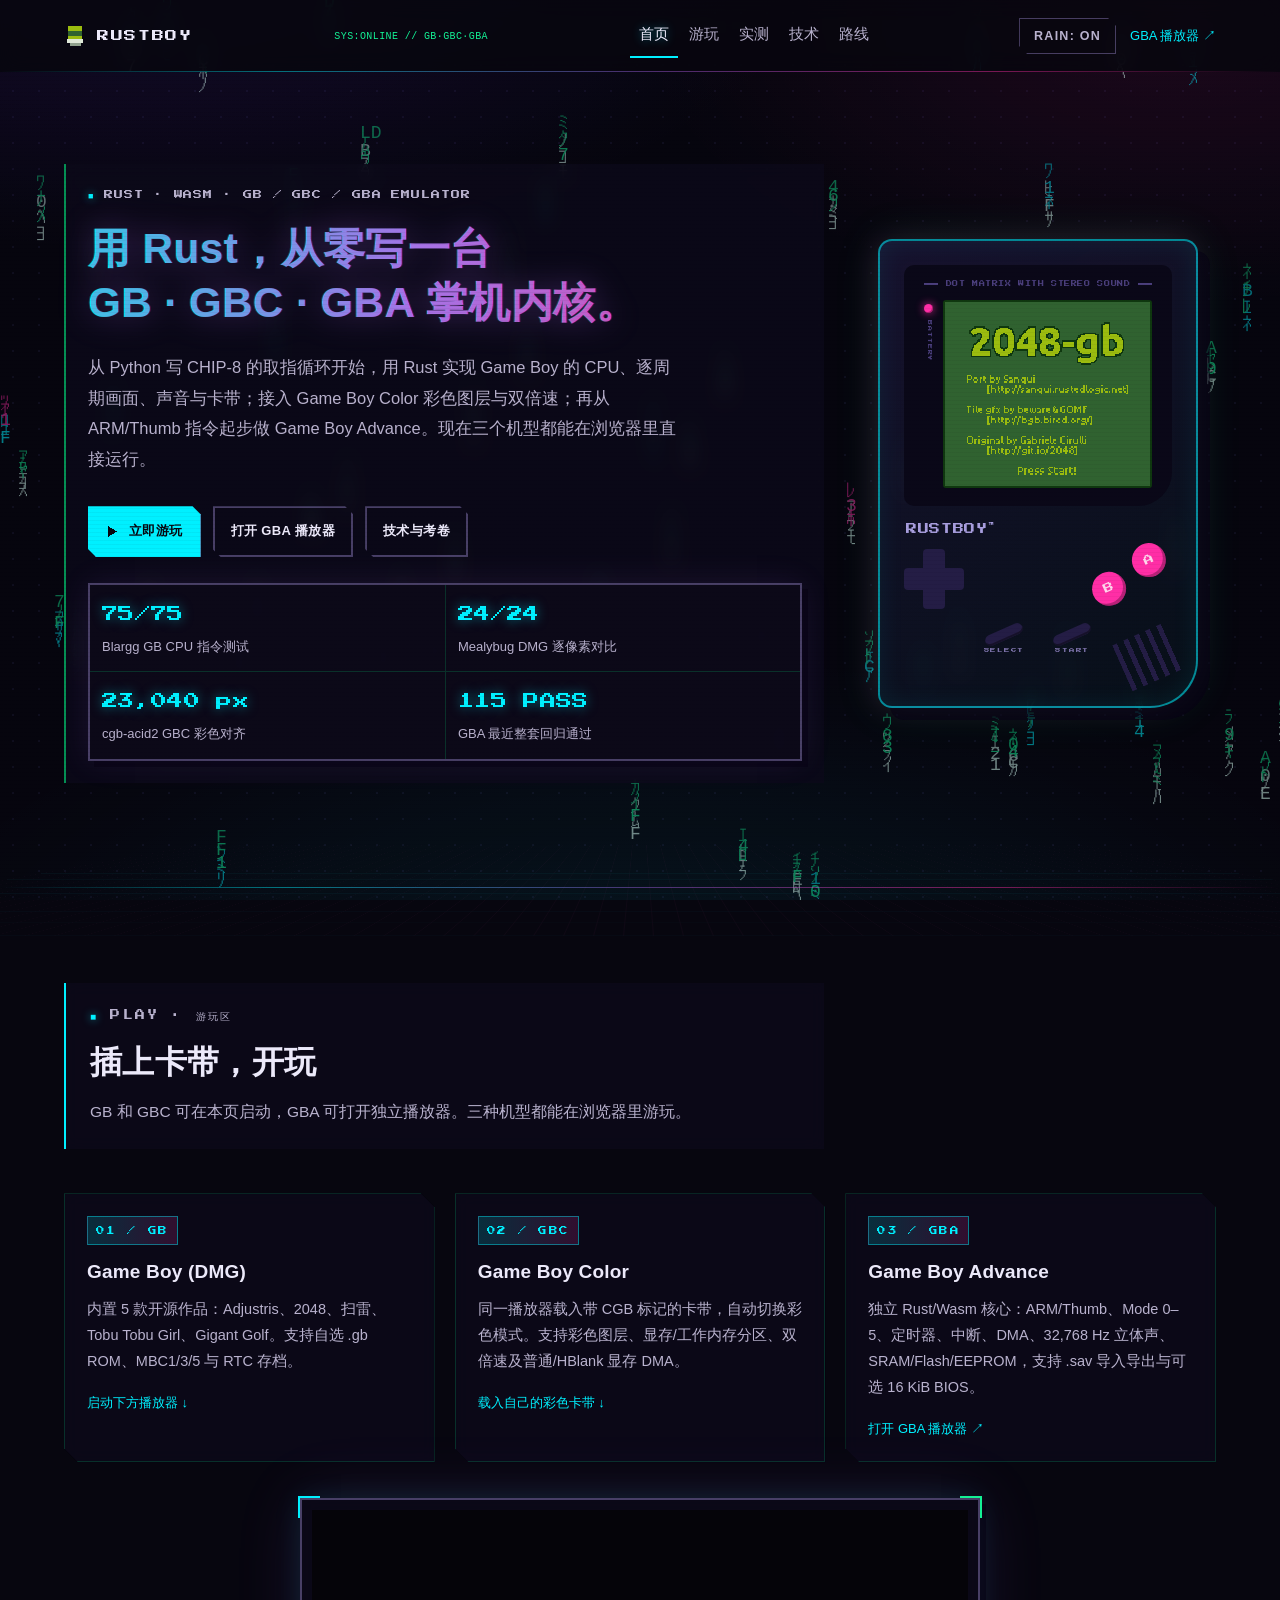
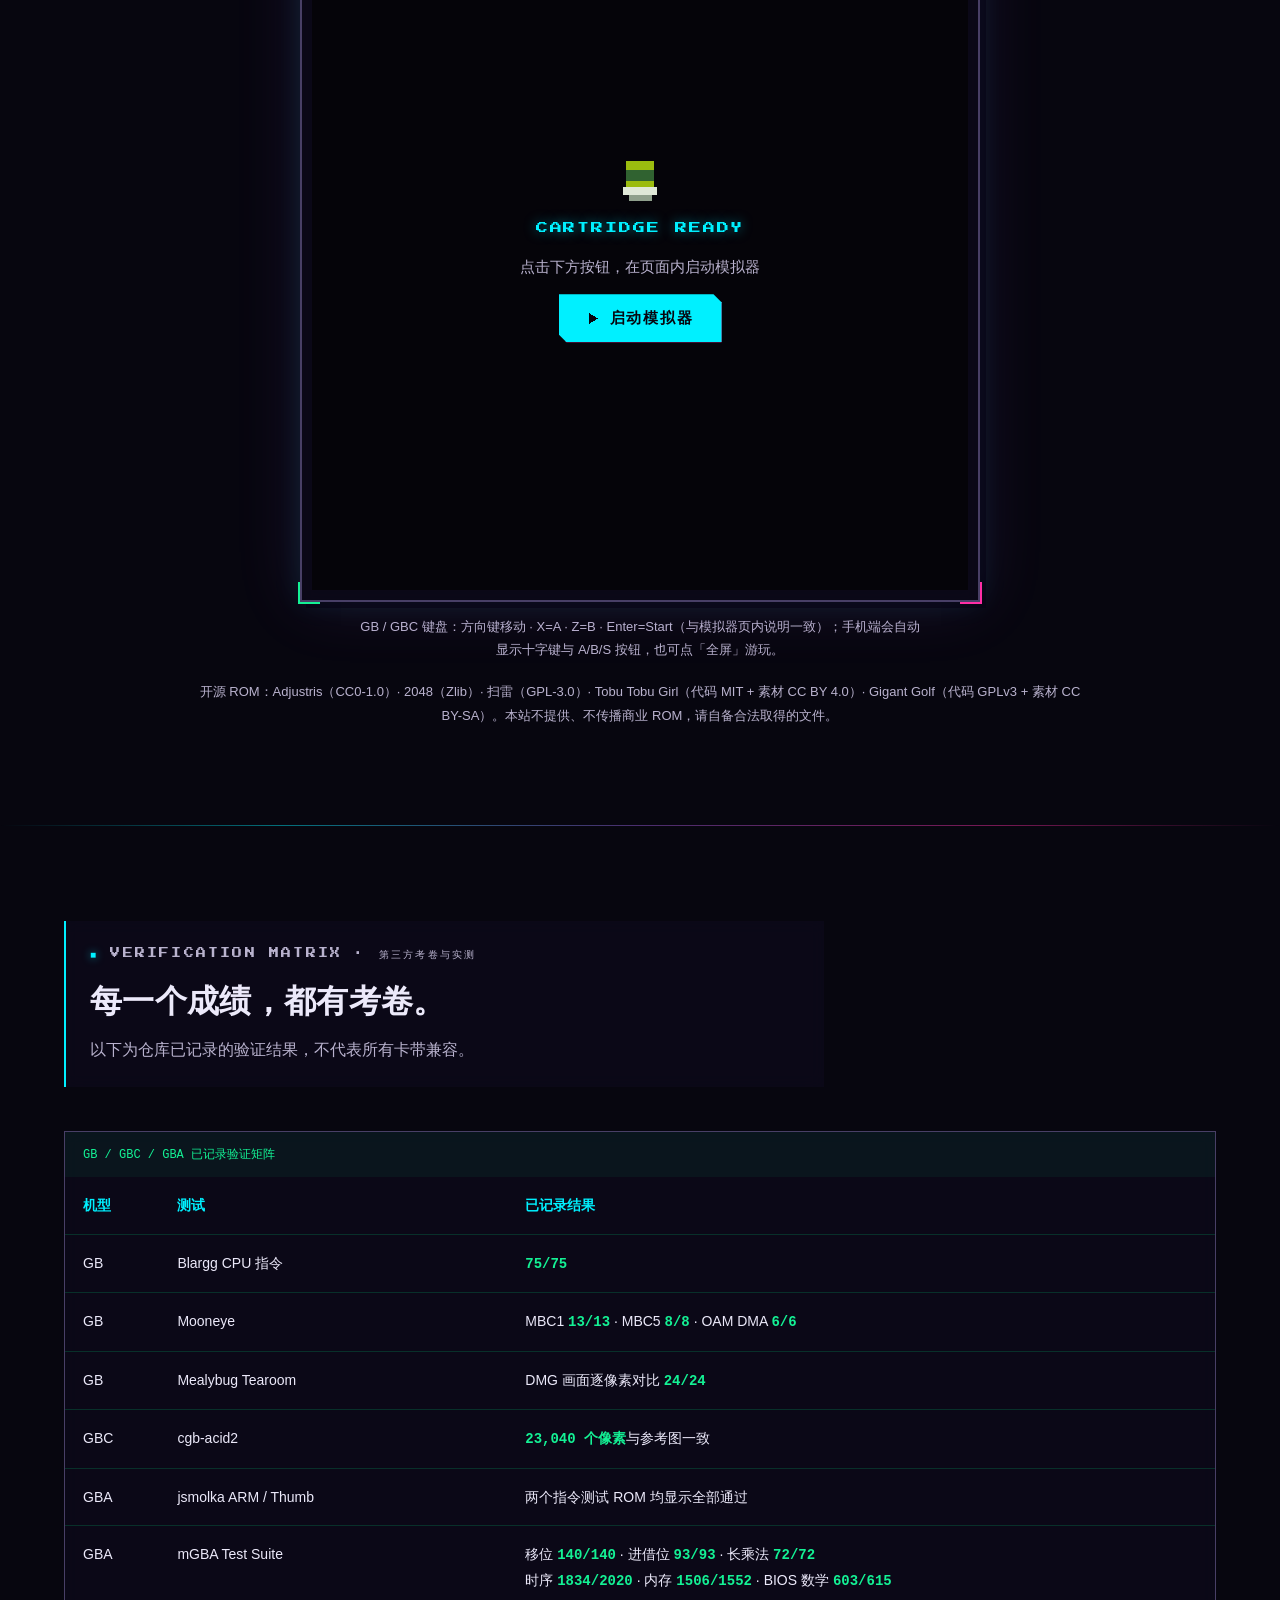
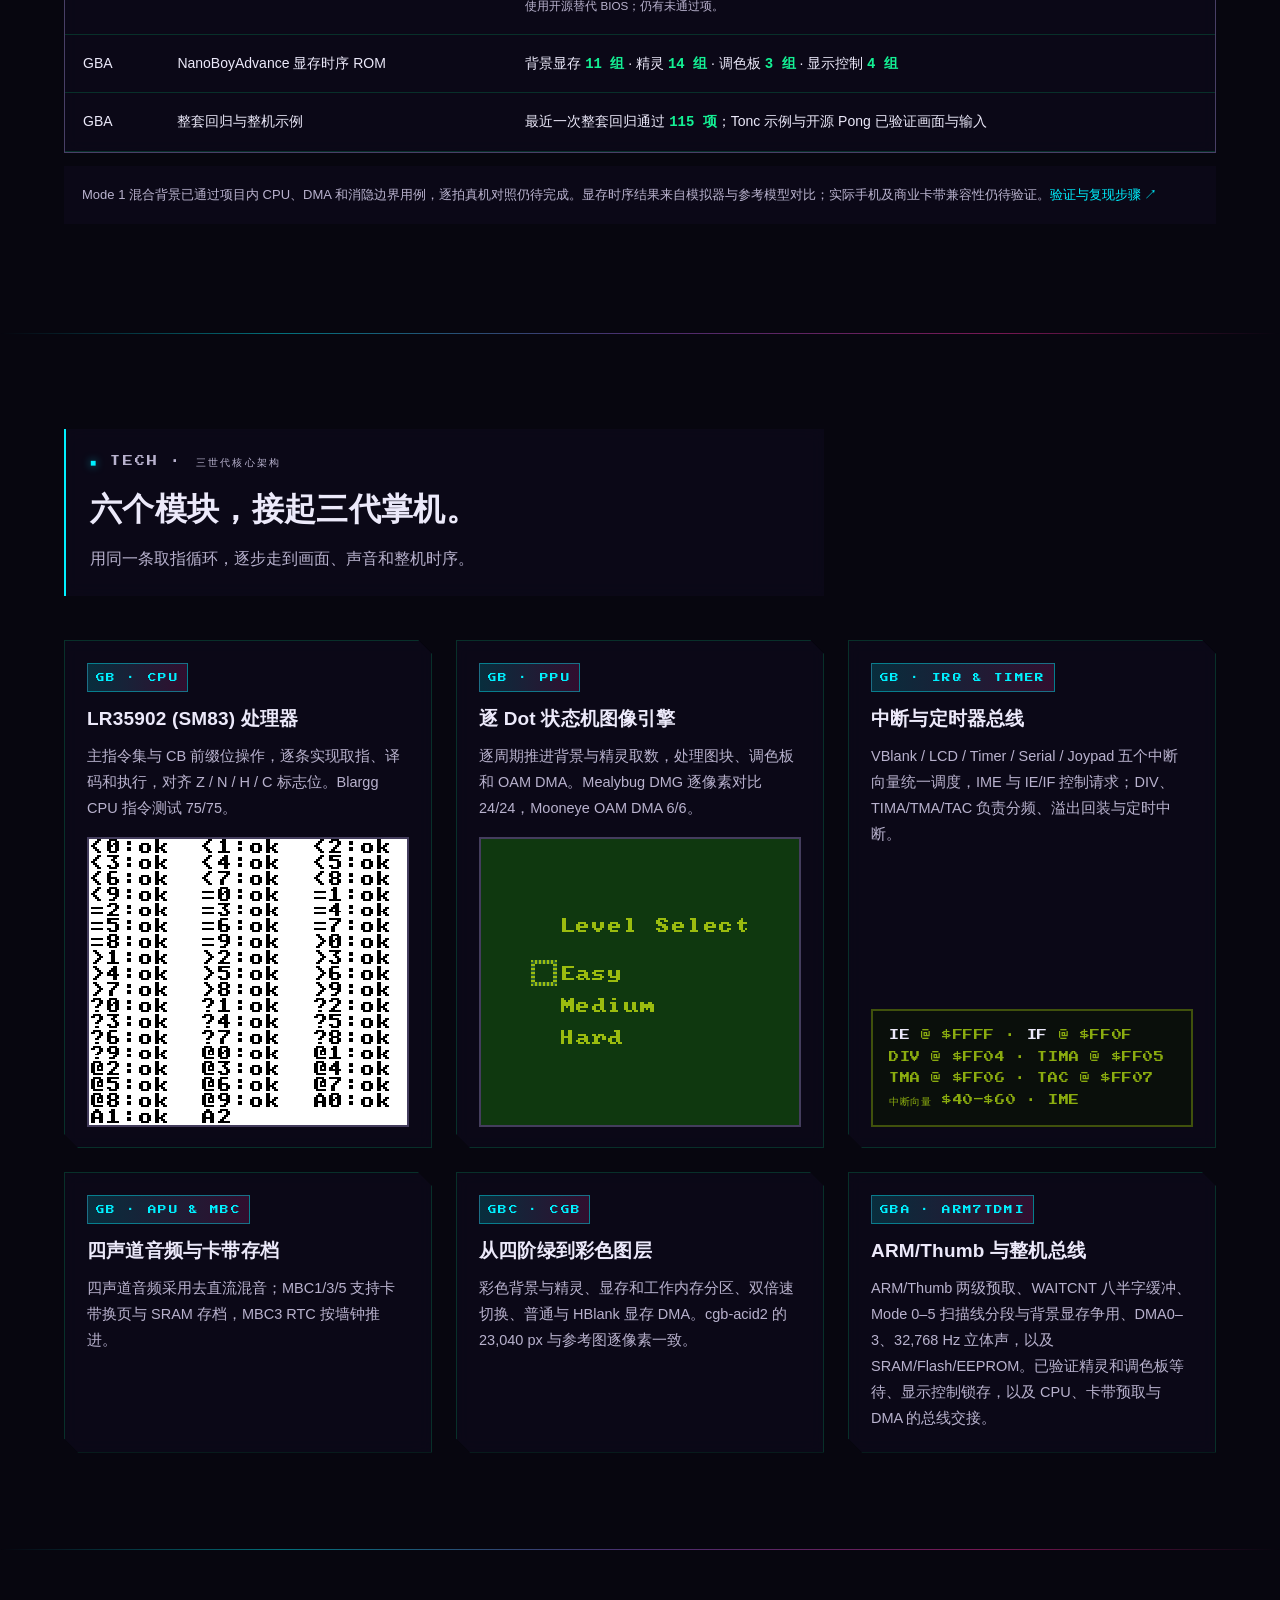
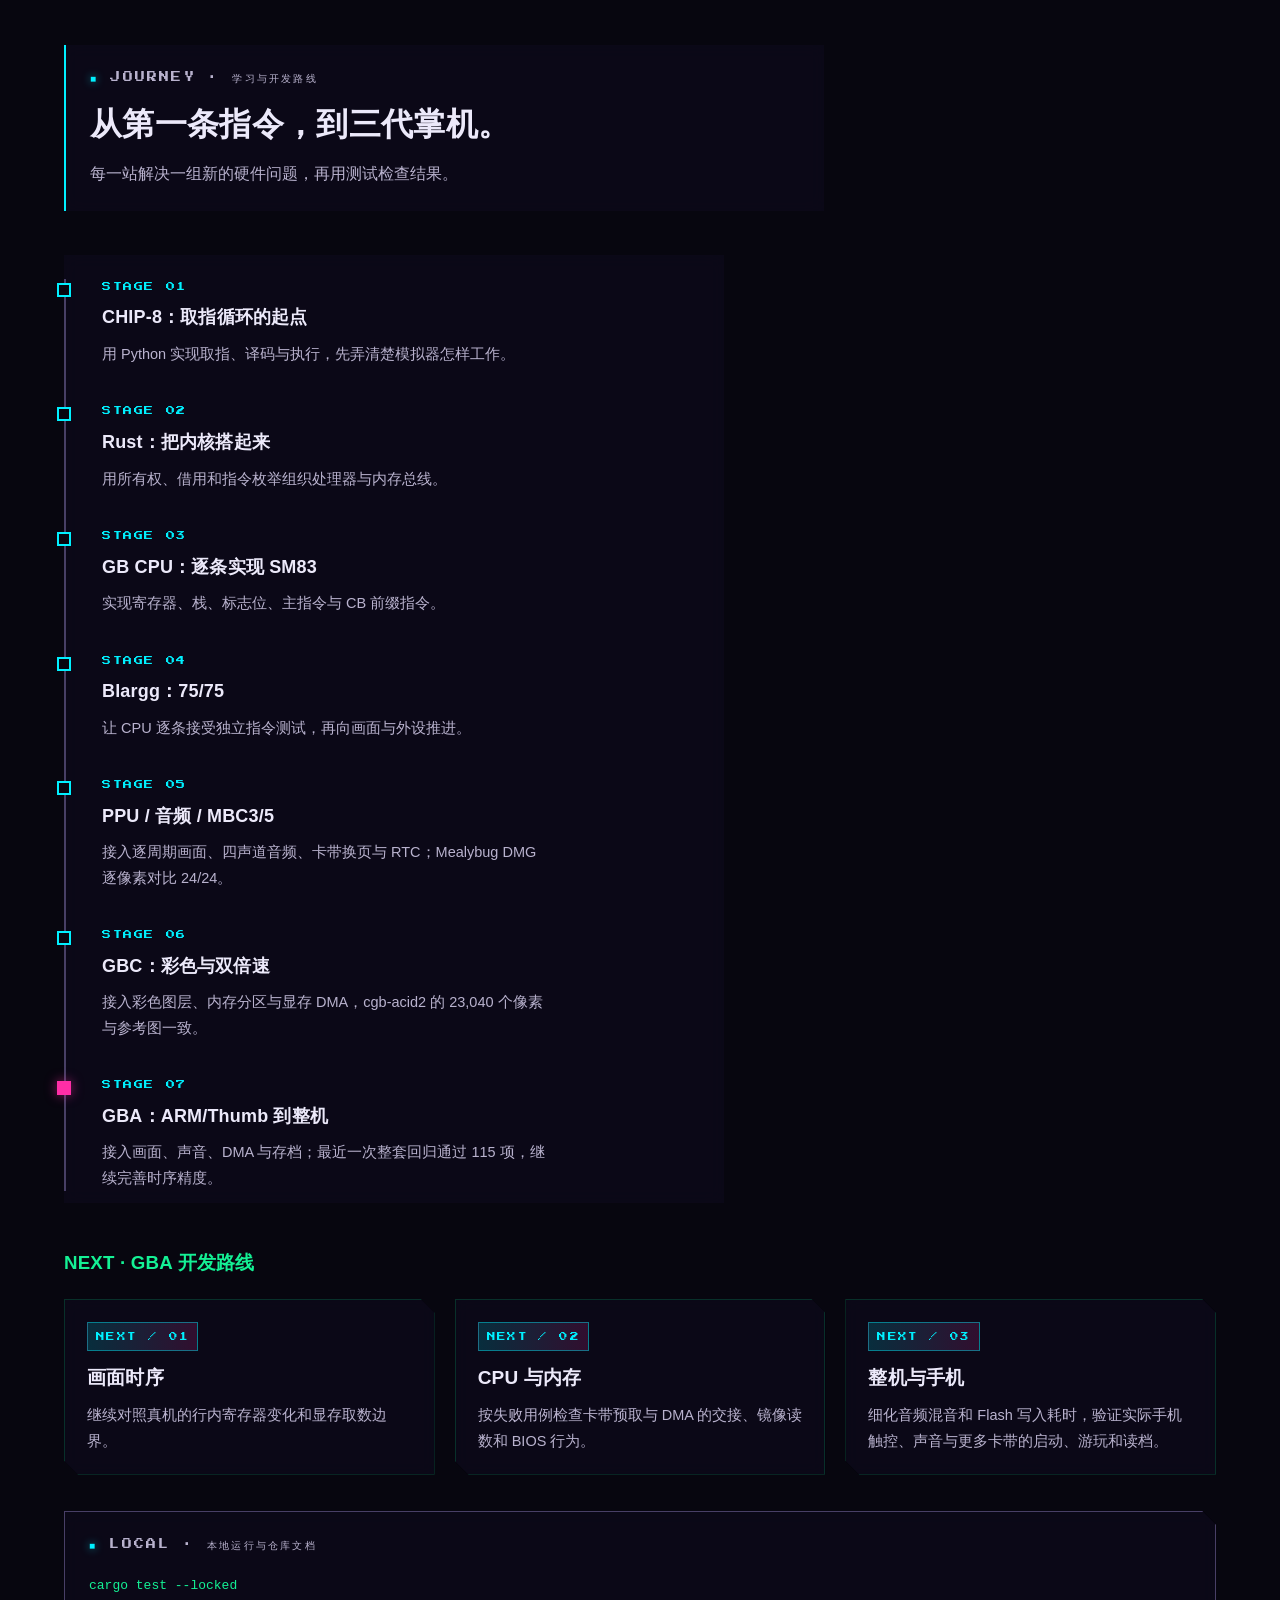
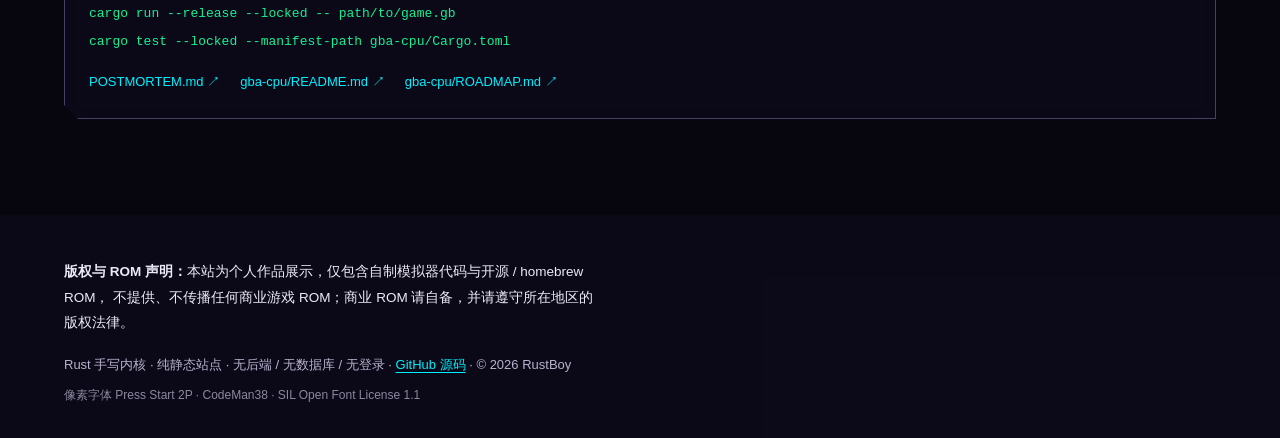
==== commit a3429bac: "发布 GBA 时序改进并同步开源文档" ====
--- a/index.html
+++ b/index.html
@@ -569,7 +569,7 @@
           <div><dt>75/75</dt><dd>Blargg GB CPU 指令测试</dd></div>
           <div><dt>24/24</dt><dd>Mealybug DMG 逐像素对比</dd></div>
           <div><dt>23,040 px</dt><dd>cgb-acid2 GBC 彩色对齐</dd></div>
-          <div><dt>102 PASS</dt><dd>GBA 最近整套回归；显存时序见实测</dd></div>
+          <div><dt>115 PASS</dt><dd>GBA 最近整套回归通过</dd></div>
         </dl>
       </div>
 
@@ -661,9 +661,9 @@
 <tr><td>GB</td><th scope="row">Mealybug Tearoom</th><td>DMG 画面逐像素对比 <strong>24/24</strong></td></tr>
 <tr><td>GBC</td><th scope="row">cgb-acid2</th><td><strong>23,040 个像素</strong>与参考图一致</td></tr>
 <tr><td>GBA</td><th scope="row">jsmolka ARM / Thumb</th><td>两个指令测试 ROM 均显示全部通过</td></tr>
-<tr><td>GBA</td><th scope="row">mGBA Test Suite</th><td>移位 <strong>140/140</strong> · 进借位 <strong>93/93</strong> · 长乘法 <strong>72/72</strong><br>时序 <strong>1726/2020</strong> · 内存 <strong>1482/1552</strong> · BIOS 数学 <strong>603/615</strong><br><small>使用开源替代 BIOS；仍有未通过项。</small></td></tr>
-<tr><td>GBA</td><th scope="row">NanoBoyAdvance 显存时序 ROM</th><td>Mode 0、2–5：<strong>11 组配置</strong>，每组 <strong>1,231 个访问位置</strong>与参考模型一致</td></tr>
-<tr><td>GBA</td><th scope="row">整套回归与整机示例</th><td>最近一次整套回归通过 <strong>102 项</strong>；Tonc 示例与开源 Pong 已验证画面与输入</td></tr></tbody></table></div>
+<tr><td>GBA</td><th scope="row">mGBA Test Suite</th><td>移位 <strong>140/140</strong> · 进借位 <strong>93/93</strong> · 长乘法 <strong>72/72</strong><br>时序 <strong>1834/2020</strong> · 内存 <strong>1506/1552</strong> · BIOS 数学 <strong>603/615</strong><br><small>使用开源替代 BIOS；仍有未通过项。</small></td></tr>
+<tr><td>GBA</td><th scope="row">NanoBoyAdvance 显存时序 ROM</th><td>背景显存 <strong>11 组</strong> · 精灵 <strong>14 组</strong> · 调色板 <strong>3 组</strong> · 显示控制 <strong>4 组</strong></td></tr>
+<tr><td>GBA</td><th scope="row">整套回归与整机示例</th><td>最近一次整套回归通过 <strong>115 项</strong>；Tonc 示例与开源 Pong 已验证画面与输入</td></tr></tbody></table></div>
 <p class="bench-note">Mode 1 混合背景已通过项目内 CPU、DMA 和消隐边界用例，逐拍真机对照仍待完成。显存时序结果来自模拟器与参考模型对比；实际手机及商业卡带兼容性仍待验证。<a href="https://github.com/Leehomn/gb-emu/blob/master/gba-cpu/README.md">验证与复现步骤 ↗</a></p>
 </div></section>
 <section id="tech" class="section" data-od-id="tech"><div class="container"><header class="section-head reveal"><p class="eyebrow">TECH · 三世代核心架构</p><h2>六个模块，接起三代掌机。</h2><p class="section-sub">用同一条取指循环，逐步走到画面、声音和整机时序。</p></header><div class="tech-grid"><article class="tech-card reveal"><p class="tag">GB · CPU</p><h3>LR35902 (SM83) 处理器</h3><p>主指令集与 CB 前缀位操作，逐条实现取指、译码和执行，对齐 Z / N / H / C 标志位。Blargg CPU 指令测试 75/75。</p><div class="card-bottom"><figure class="shot"><img src="assets/img/exam.png" alt="Blargg 指令测试画面" loading="lazy" data-slot><figcaption class="slot-hint">等待放入截图<code>assets/img/exam.png</code></figcaption></figure></div></article>
@@ -671,7 +671,7 @@
 <article class="tech-card reveal"><p class="tag">GB · IRQ & TIMER</p><h3>中断与定时器总线</h3><p>VBlank / LCD / Timer / Serial / Joypad 五个中断向量统一调度，IME 与 IE/IF 控制请求；DIV、TIMA/TMA/TAC 负责分频、溢出回装与定时中断。</p><div class="card-bottom"><div class="reg"><b>IE</b> @ $FFFF · <b>IF</b> @ $FF0F<br>DIV @ $FF04 · TIMA @ $FF05<br>TMA @ $FF06 · TAC @ $FF07<br>中断向量 $40–$60 · IME</div></div></article>
 <article class="tech-card reveal"><p class="tag">GB · APU & MBC</p><h3>四声道音频与卡带存档</h3><p>四声道音频采用去直流混音；MBC1/3/5 支持卡带换页与 SRAM 存档，MBC3 RTC 按墙钟推进。</p></article>
 <article class="tech-card reveal"><p class="tag">GBC · CGB</p><h3>从四阶绿到彩色图层</h3><p>彩色背景与精灵、显存和工作内存分区、双倍速切换、普通与 HBlank 显存 DMA。cgb-acid2 的 23,040 px 与参考图逐像素一致。</p></article>
-<article class="tech-card reveal"><p class="tag">GBA · ARM7TDMI</p><h3>ARM/Thumb 与整机总线</h3><p>ARM/Thumb 两级预取、WAITCNT 八半字缓冲、Mode 0–5 扫描线分段与背景显存争用、DMA0–3、32,768 Hz 立体声，以及 SRAM/Flash/EEPROM。精灵争用、寄存器锁存与部分时序仍待细化。</p></article></div></div></section>
+<article class="tech-card reveal"><p class="tag">GBA · ARM7TDMI</p><h3>ARM/Thumb 与整机总线</h3><p>ARM/Thumb 两级预取、WAITCNT 八半字缓冲、Mode 0–5 扫描线分段与背景显存争用、DMA0–3、32,768 Hz 立体声，以及 SRAM/Flash/EEPROM。已验证精灵和调色板等待、显示控制锁存，以及 CPU、卡带预取与 DMA 的总线交接。</p></article></div></div></section>
 
 <section id="path" class="section" data-od-id="path"><div class="container">
 <header class="section-head reveal"><p class="eyebrow">JOURNEY · 学习与开发路线</p><h2>从第一条指令，到三代掌机。</h2><p class="section-sub">每一站解决一组新的硬件问题，再用测试检查结果。</p></header>
@@ -681,8 +681,8 @@
 <li class="tl-item reveal"><span class="tl-node" aria-hidden="true"></span><span class="tl-tag">STAGE 04</span><h3>Blargg：75/75</h3><p>让 CPU 逐条接受独立指令测试，再向画面与外设推进。</p></li>
 <li class="tl-item reveal"><span class="tl-node" aria-hidden="true"></span><span class="tl-tag">STAGE 05</span><h3>PPU / 音频 / MBC3/5</h3><p>接入逐周期画面、四声道音频、卡带换页与 RTC；Mealybug DMG 逐像素对比 24/24。</p></li>
 <li class="tl-item reveal"><span class="tl-node" aria-hidden="true"></span><span class="tl-tag">STAGE 06</span><h3>GBC：彩色与双倍速</h3><p>接入彩色图层、内存分区与显存 DMA，cgb-acid2 的 23,040 个像素与参考图一致。</p></li>
-<li class="tl-item reveal lit"><span class="tl-node" aria-hidden="true"></span><span class="tl-tag">STAGE 07</span><h3>GBA：ARM/Thumb 到整机</h3><p>接入画面、声音、DMA 与存档；最近一次整套回归通过 102 项，继续完善时序精度。</p></li></ol>
-<h3 class="next-title">NEXT · GBA 开发路线</h3><div class="machine-grid"><article class="tech-card reveal"><p class="tag">NEXT / 01</p><h3>画面时序</h3><p>继续验证精灵争用、行中改寄存器的生效时刻，以及真机与参考模型的差异。</p></article><article class="tech-card reveal"><p class="tag">NEXT / 02</p><h3>CPU 与内存</h3><p>按失败用例检查卡带预取、DMA 后重新取指与内存边界。</p></article><article class="tech-card reveal"><p class="tag">NEXT / 03</p><h3>整机与手机</h3><p>细化音频混音和 Flash 写入耗时，验证实际手机触控、声音与更多卡带的启动、游玩和读档。</p></article></div>
+<li class="tl-item reveal lit"><span class="tl-node" aria-hidden="true"></span><span class="tl-tag">STAGE 07</span><h3>GBA：ARM/Thumb 到整机</h3><p>接入画面、声音、DMA 与存档；最近一次整套回归通过 115 项，继续完善时序精度。</p></li></ol>
+<h3 class="next-title">NEXT · GBA 开发路线</h3><div class="machine-grid"><article class="tech-card reveal"><p class="tag">NEXT / 01</p><h3>画面时序</h3><p>继续对照真机的行内寄存器变化和显存取数边界。</p></article><article class="tech-card reveal"><p class="tag">NEXT / 02</p><h3>CPU 与内存</h3><p>按失败用例检查卡带预取与 DMA 的交接、镜像读数和 BIOS 行为。</p></article><article class="tech-card reveal"><p class="tag">NEXT / 03</p><h3>整机与手机</h3><p>细化音频混音和 Flash 写入耗时，验证实际手机触控、声音与更多卡带的启动、游玩和读档。</p></article></div>
 <div class="terminal reveal"><p class="eyebrow">LOCAL · 本地运行与仓库文档</p><pre><code>cargo test --locked
 cargo run --release --locked -- path/to/game.gb
 cargo test --locked --manifest-path gba-cpu/Cargo.toml</code></pre><div class="doc-links"><a href="https://github.com/Leehomn/gb-emu/blob/master/POSTMORTEM.md">POSTMORTEM.md ↗</a><a href="https://github.com/Leehomn/gb-emu/blob/master/gba-cpu/README.md">gba-cpu/README.md ↗</a><a href="https://github.com/Leehomn/gb-emu/blob/master/gba-cpu/ROADMAP.md">gba-cpu/ROADMAP.md ↗</a></div></div>
